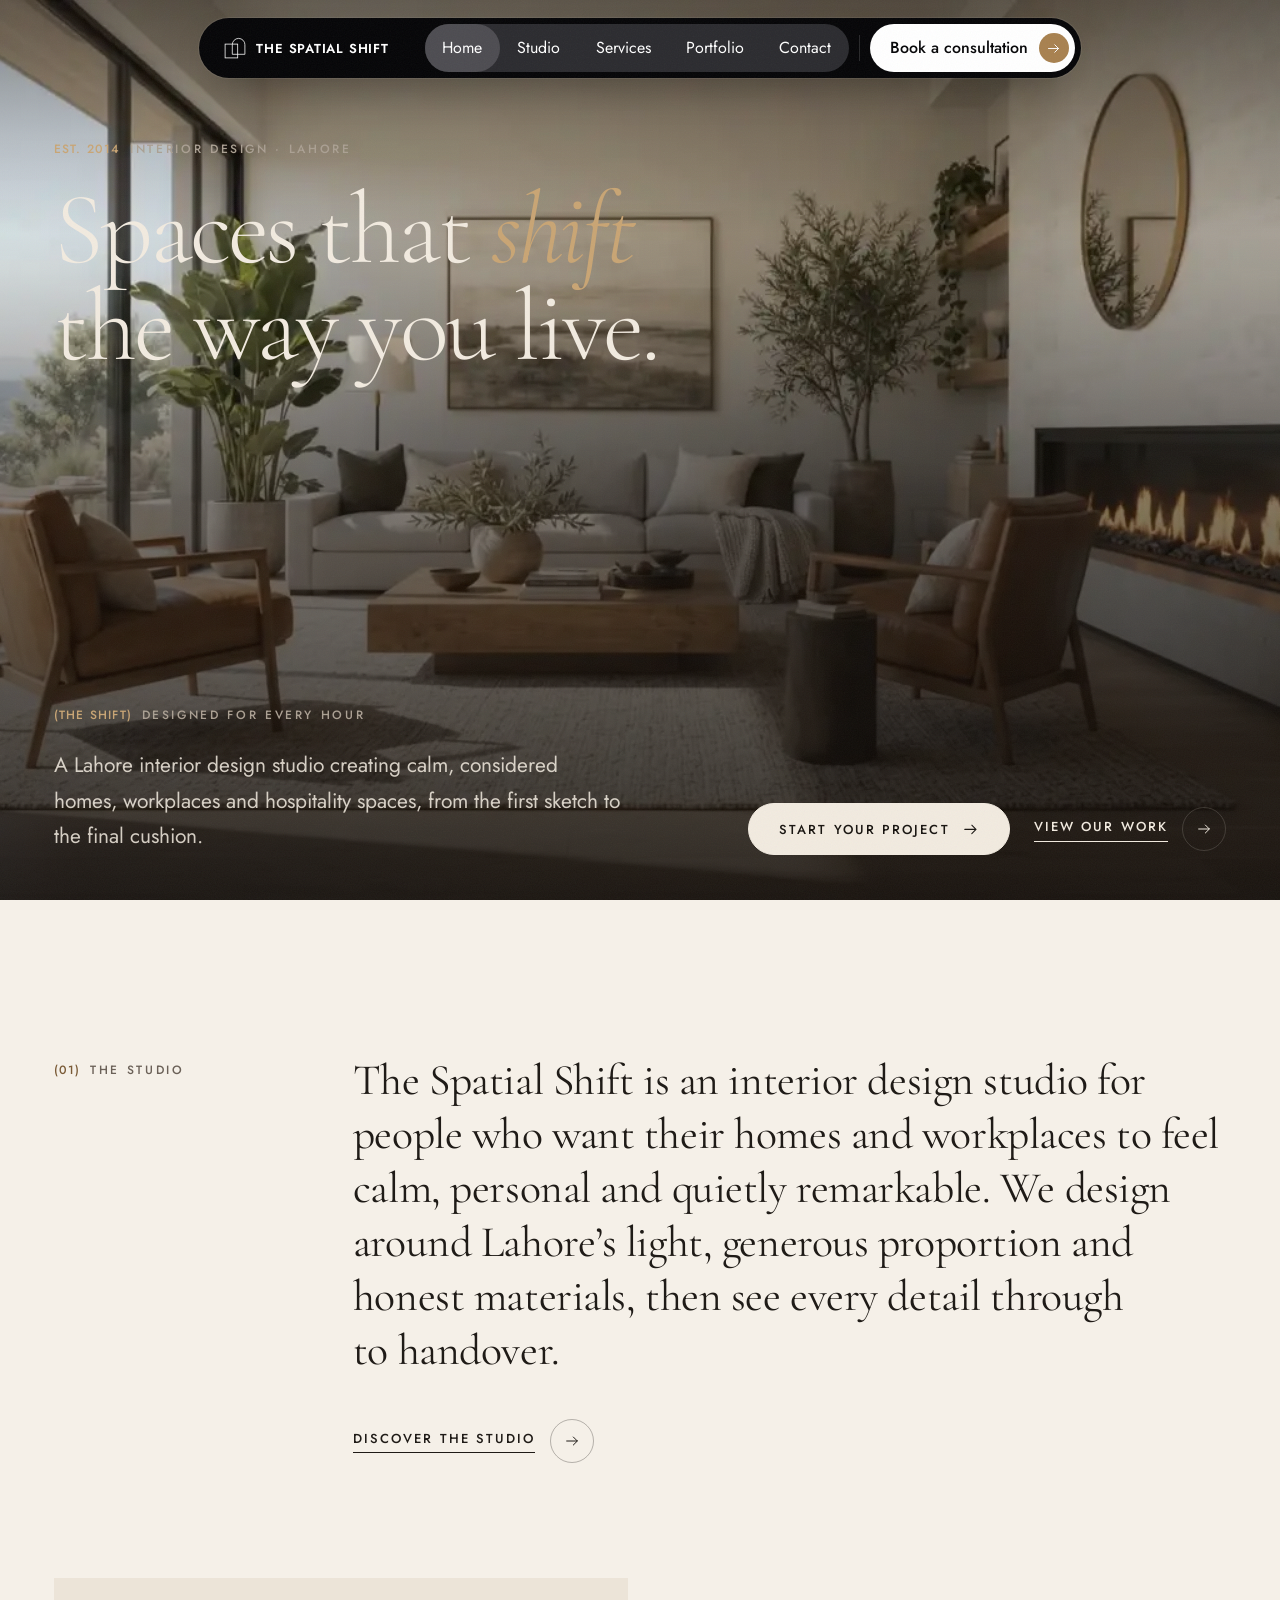
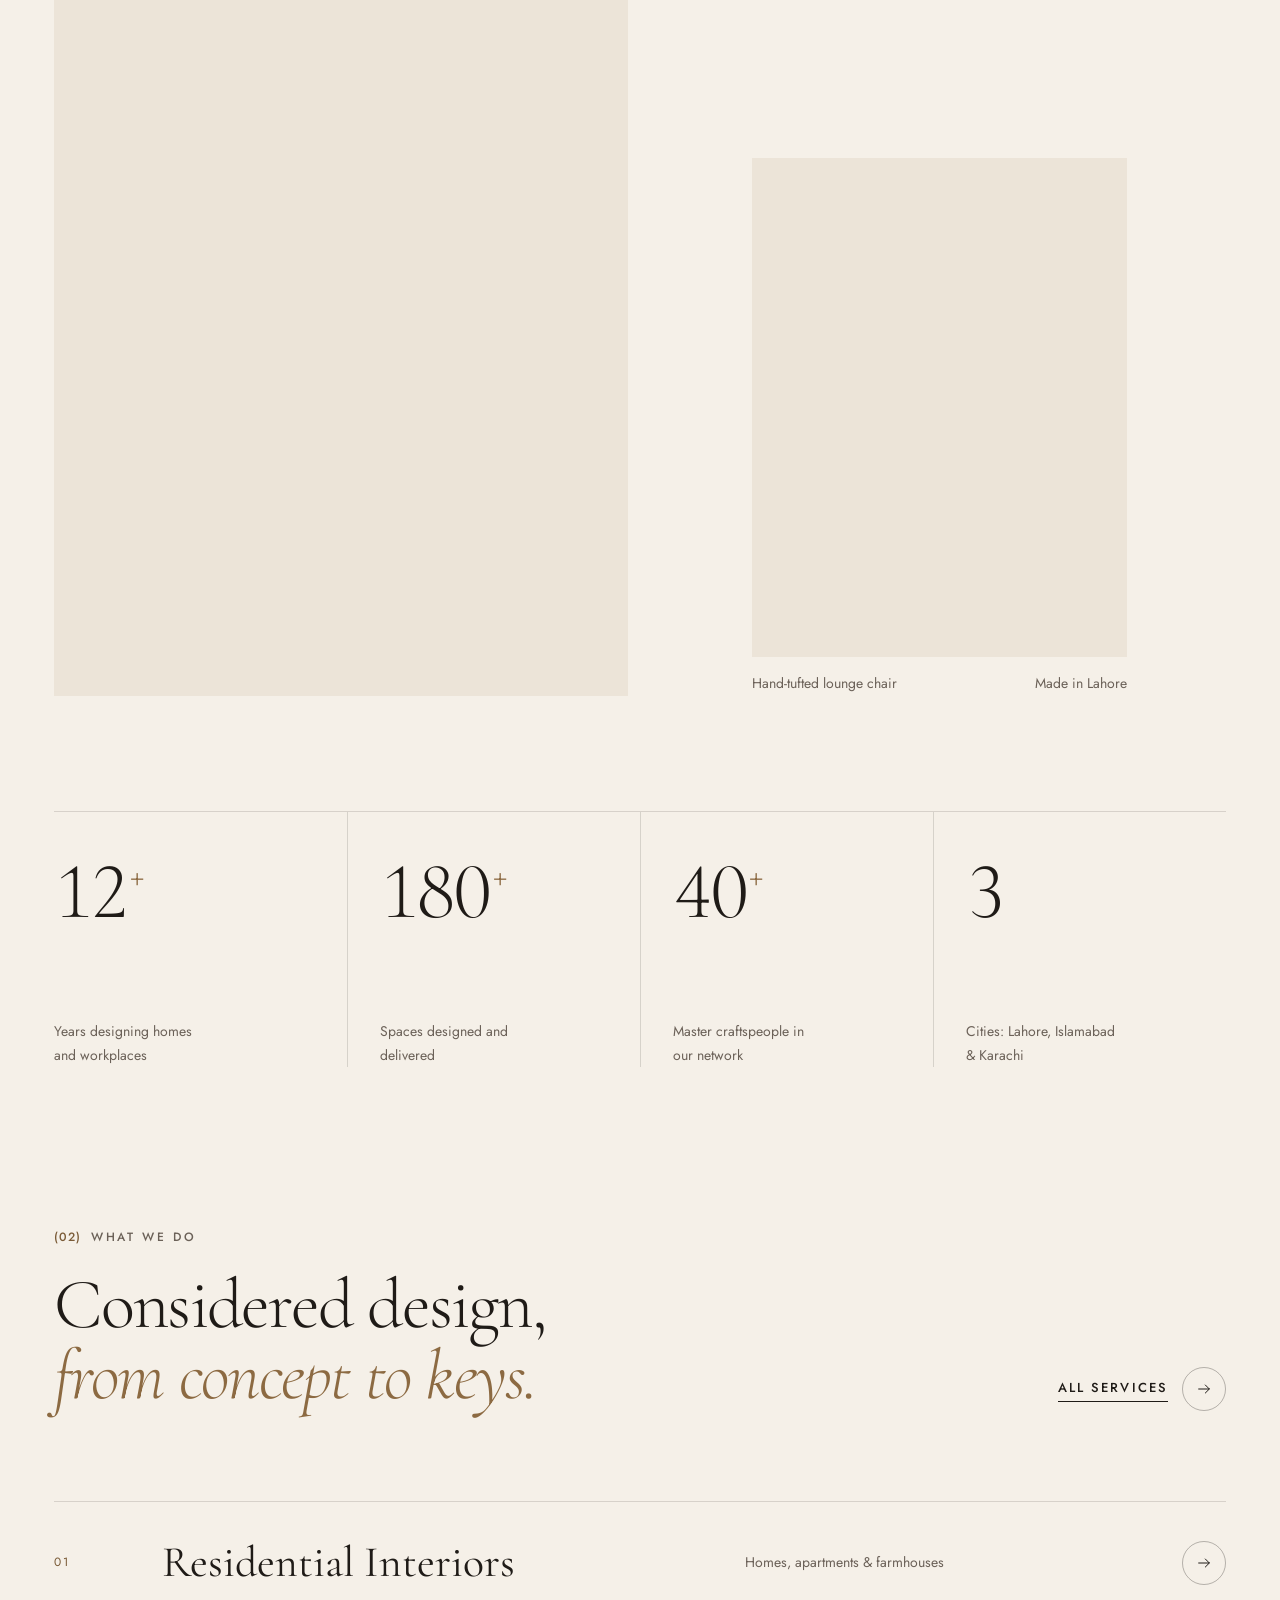
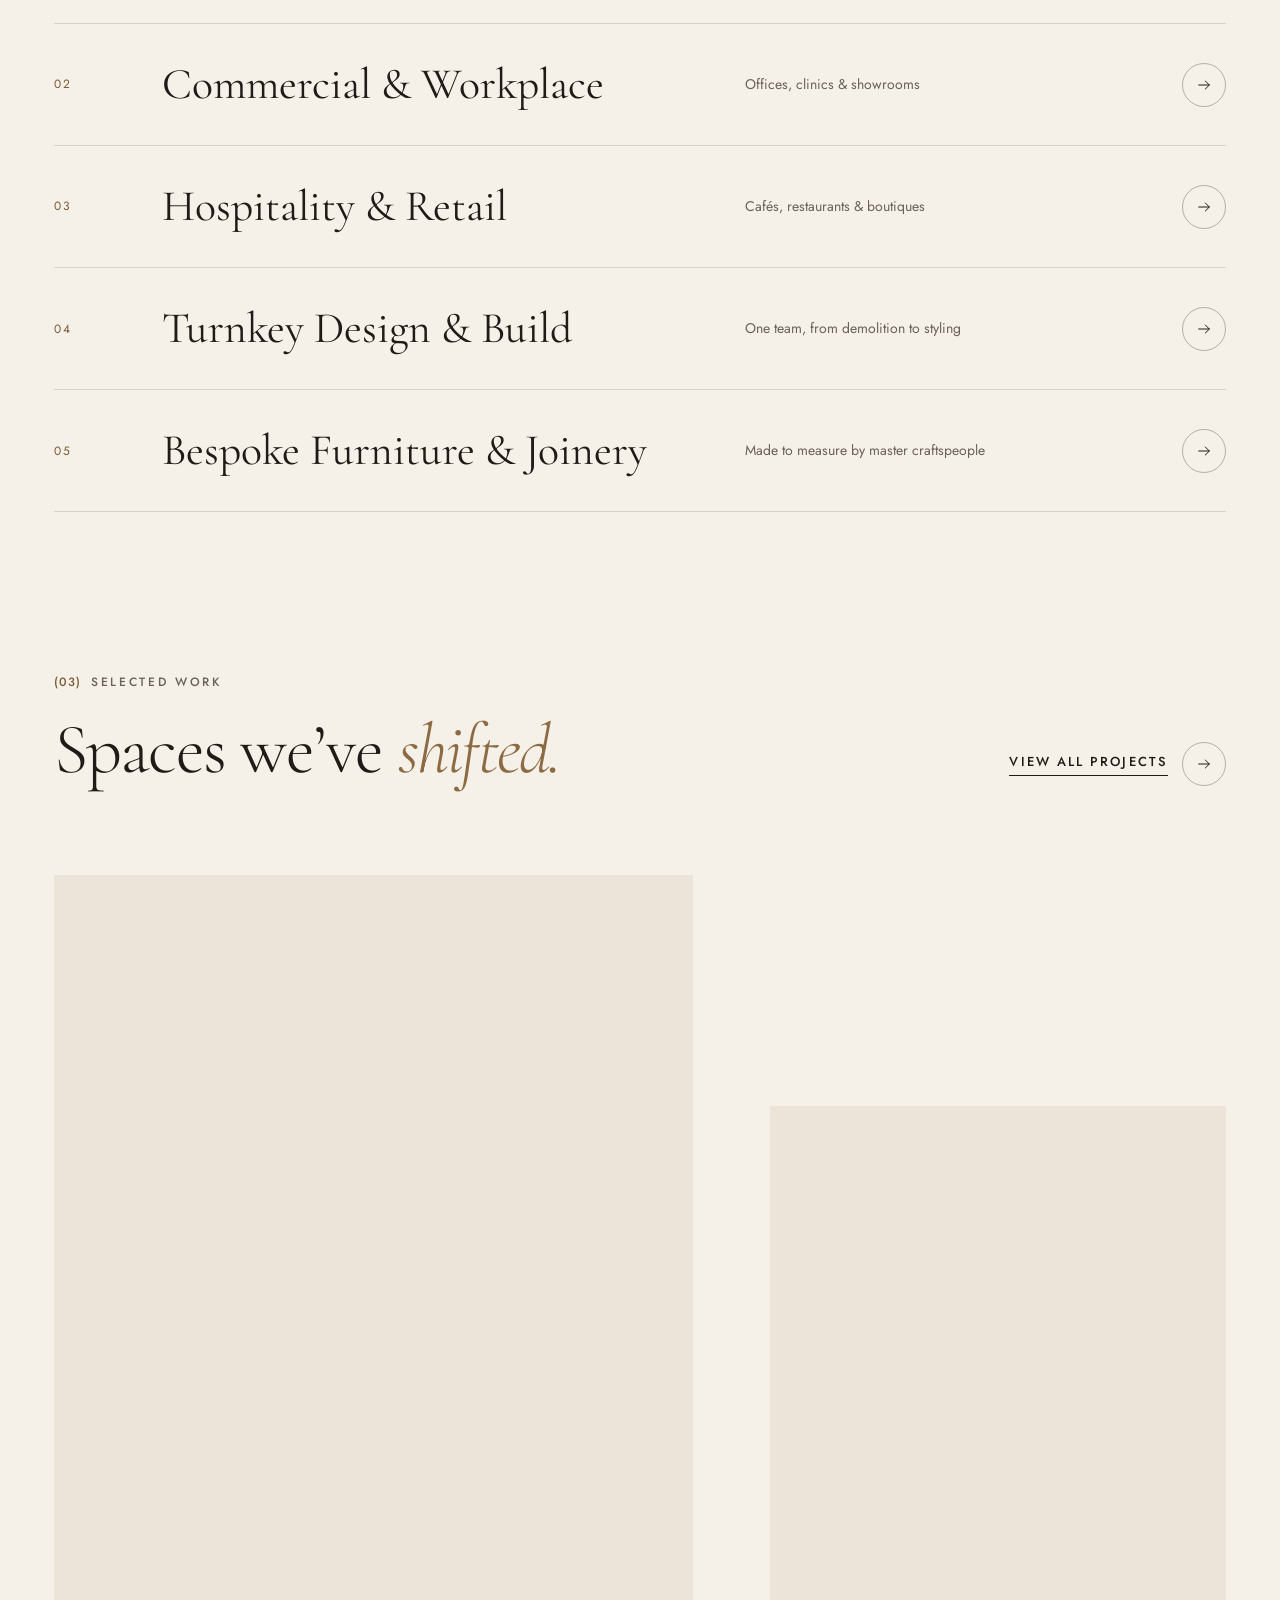
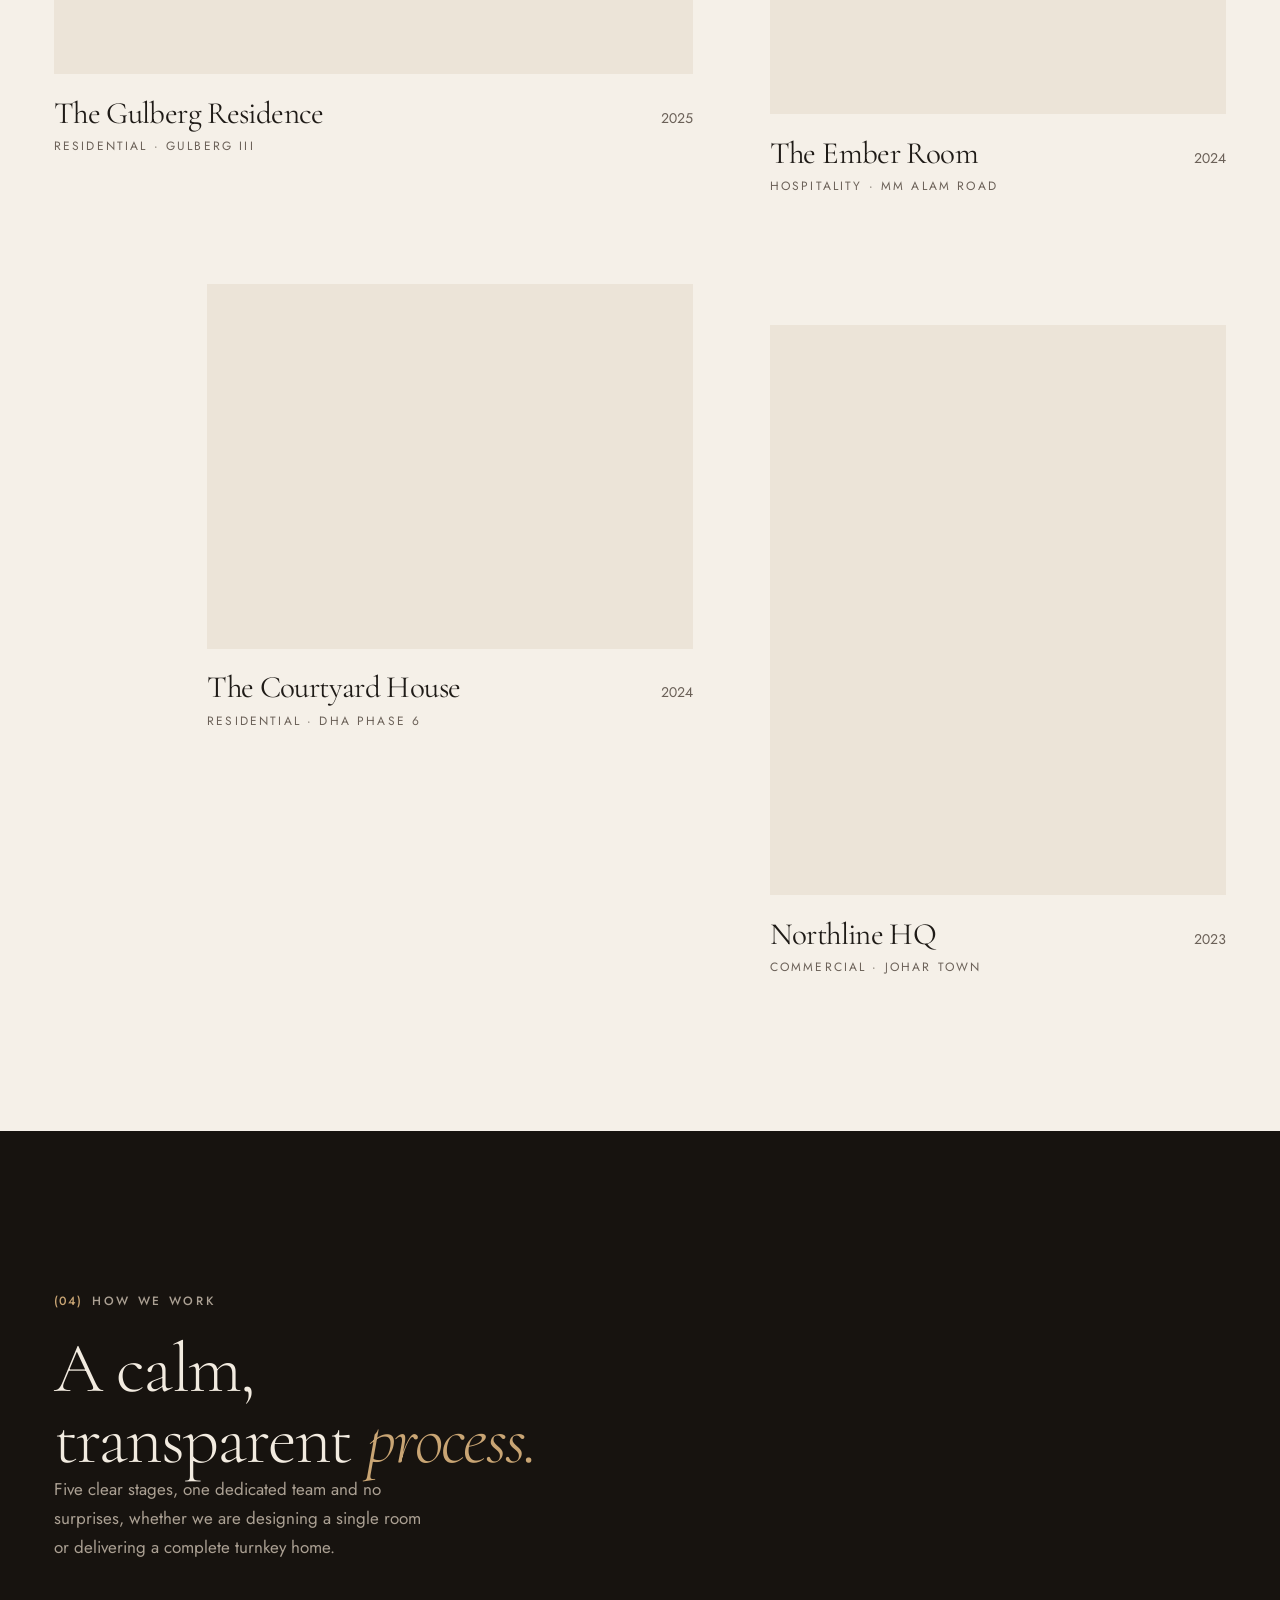
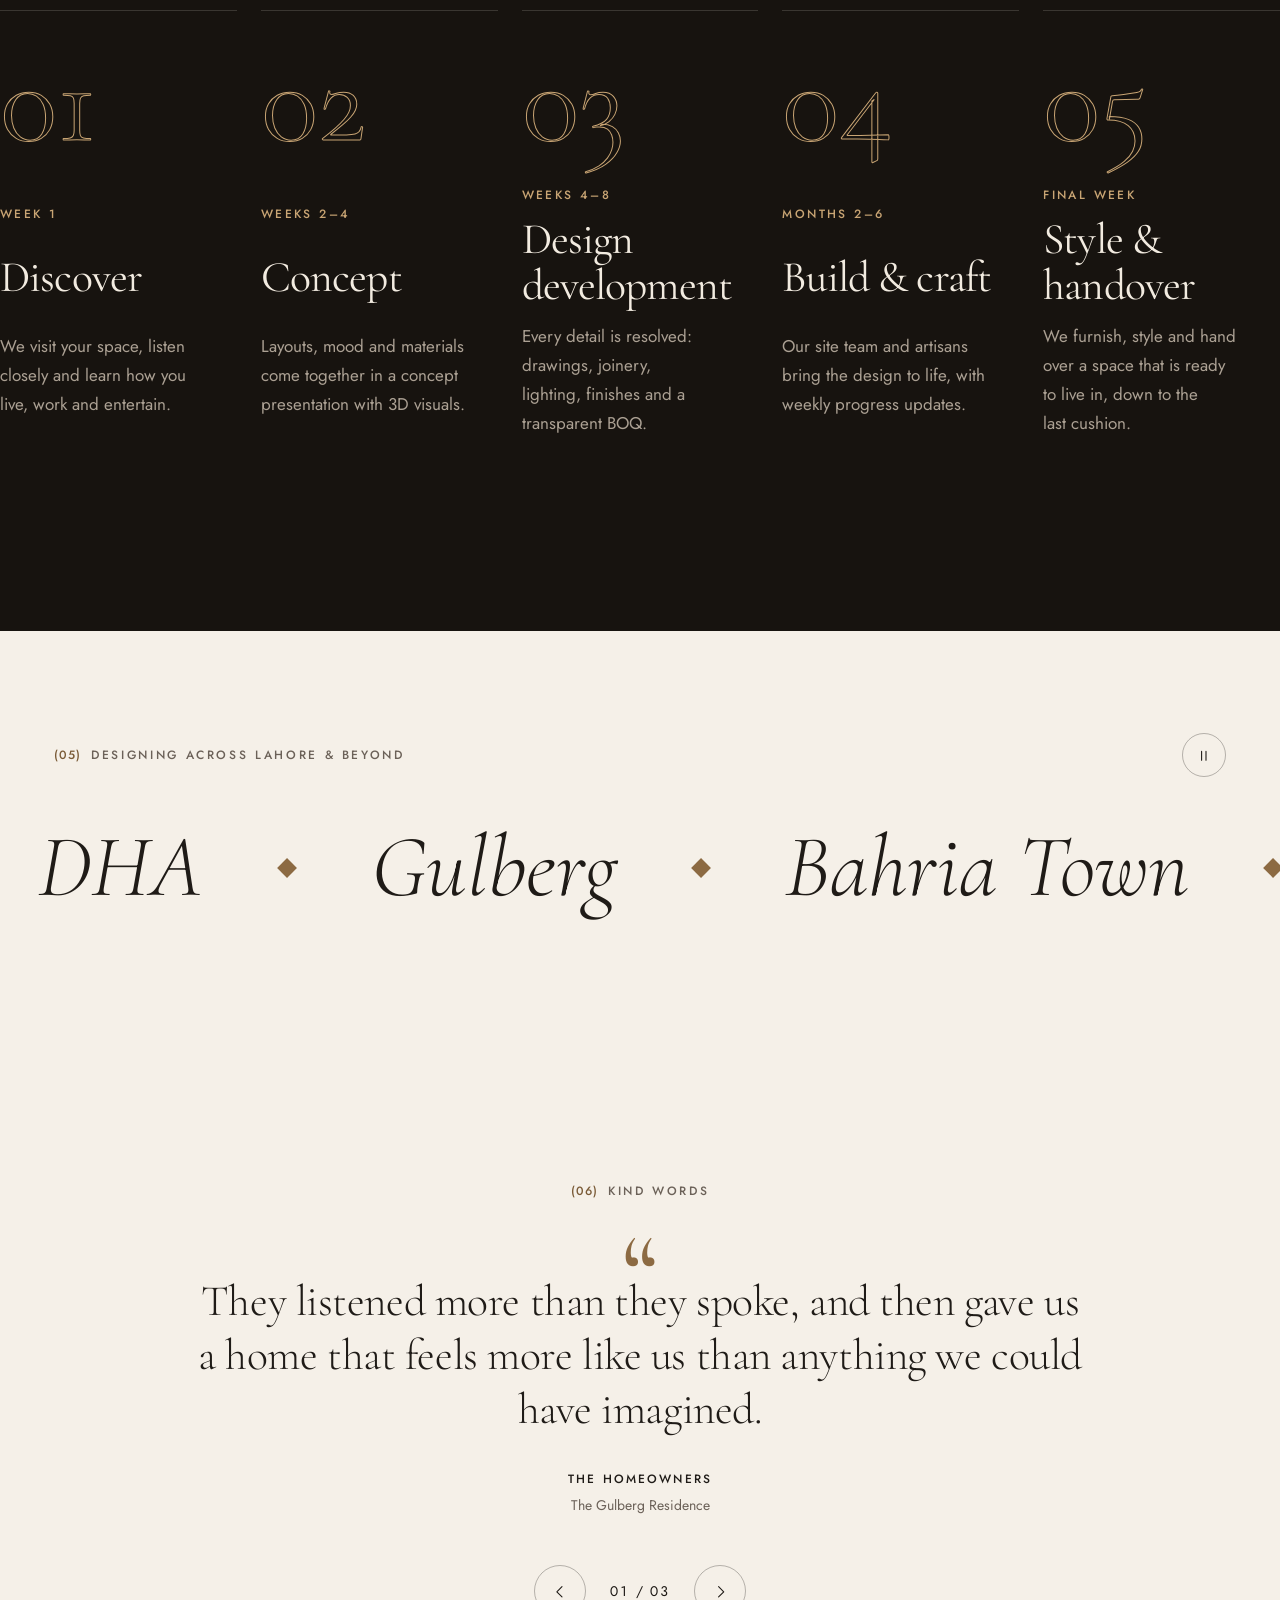
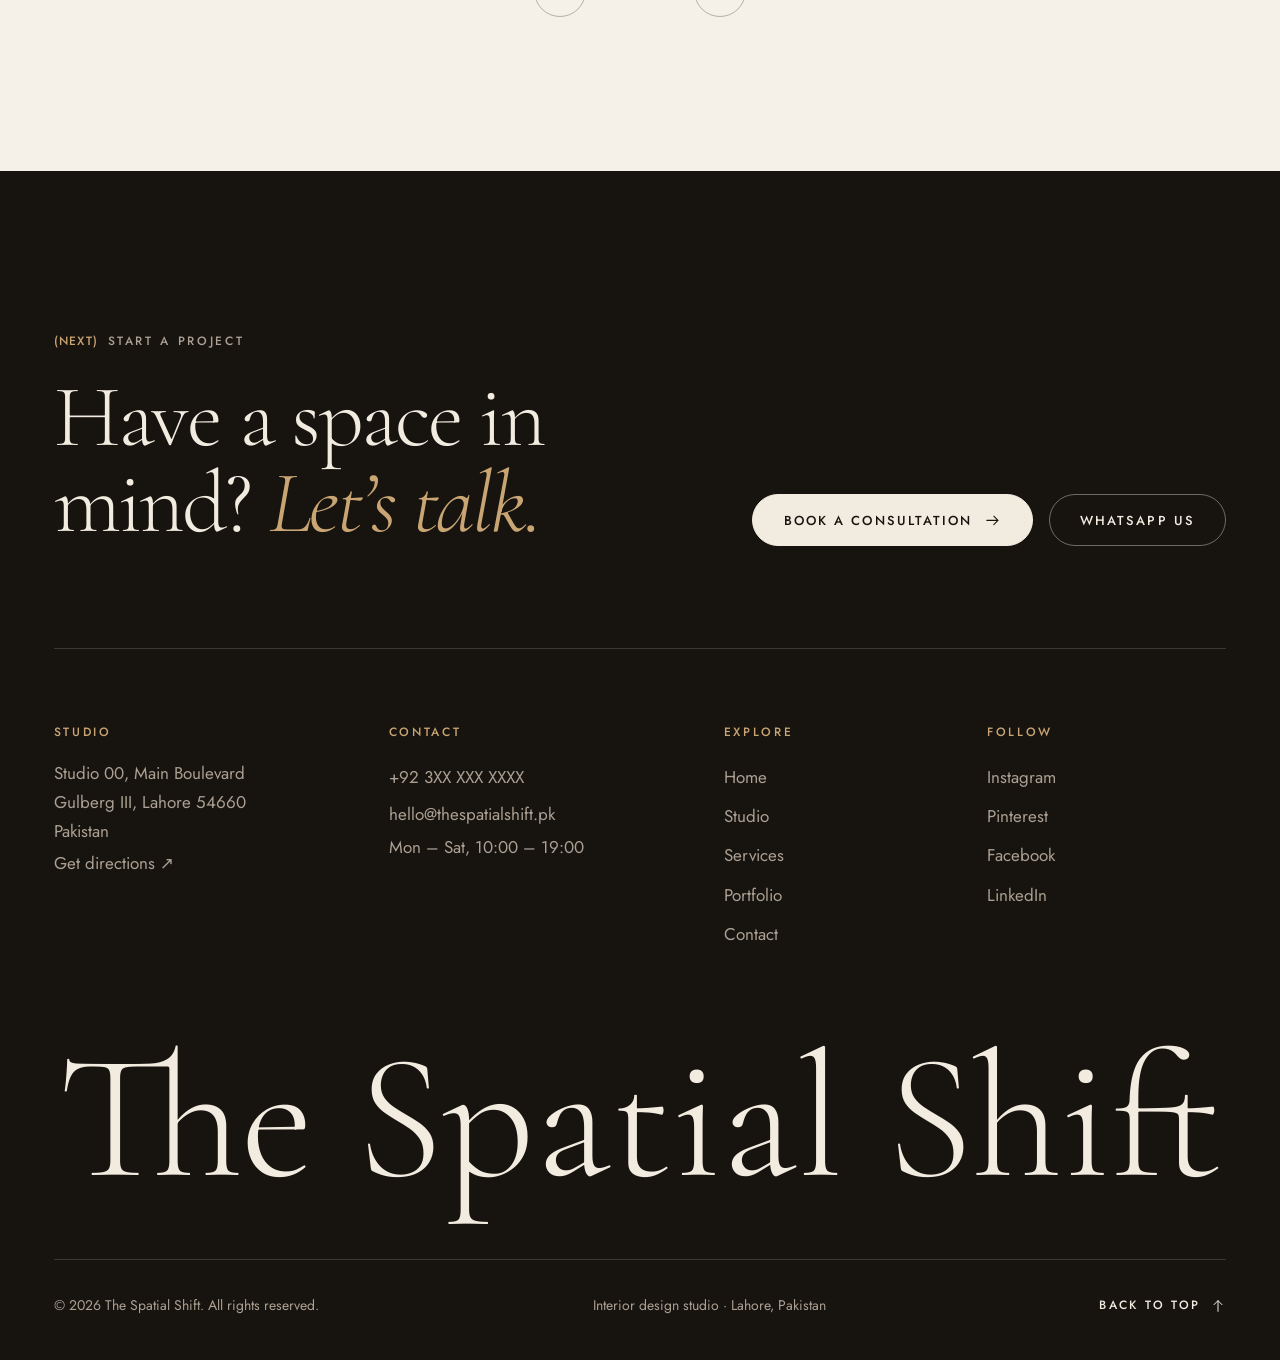
==== the-spatial-shift/index.html @ 9a83fa4b "Fixed alot of stuff , built it from scratch" ====
<!doctype html>
<html lang="en-PK">
<head>
<meta charset="utf-8">
<meta name="viewport" content="width=device-width, initial-scale=1, viewport-fit=cover">
<title>The Spatial Shift · Interior Design Studio in Lahore</title>
<meta name="description" content="The Spatial Shift is a Lahore interior design studio creating calm, considered homes, workplaces and hospitality spaces, with full turnkey design and build.">
<link rel="canonical" href="https://www.thespatialshift.pk/">
<meta name="theme-color" content="#F5F0E8">
<meta property="og:type" content="website">
<meta property="og:site_name" content="The Spatial Shift">
<meta property="og:locale" content="en_PK">
<meta property="og:title" content="The Spatial Shift · Interior Design Studio in Lahore">
<meta property="og:description" content="The Spatial Shift is a Lahore interior design studio creating calm, considered homes, workplaces and hospitality spaces, with full turnkey design and build.">
<meta property="og:url" content="https://www.thespatialshift.pk/">
<meta property="og:image" content="https://images.unsplash.com/photo-1618221195710-dd6b41faaea6?auto=format&amp;fit=crop&amp;w=1200&amp;h=630&amp;q=72">
<meta name="twitter:card" content="summary_large_image">
<link rel="icon" href="assets/img/favicon.svg" type="image/svg+xml">
<link rel="preconnect" href="https://fonts.googleapis.com">
<link rel="preconnect" href="https://fonts.gstatic.com" crossorigin>
<link rel="preconnect" href="https://images.unsplash.com">
<link rel="preconnect" href="https://cdn.jsdelivr.net" crossorigin>
<link rel="stylesheet" href="https://fonts.googleapis.com/css2?family=Cormorant+Garamond:ital,wght@0,300;0,400;0,500;1,300;1,400&amp;family=Jost:wght@400;500;600&amp;display=swap">
<link rel="stylesheet" href="assets/css/styles.css">
<script>(function(h){h.classList.add('js');try{if(!matchMedia('(prefers-reduced-motion: reduce)').matches){h.classList.add('anim');setTimeout(function(){if(!h.classList.contains('anim-ready'))h.classList.remove('anim')},4000)}}catch(e){}try{if(sessionStorage.getItem('tss-intro'))h.classList.add('no-loader');else sessionStorage.setItem('tss-intro','1')}catch(e){h.classList.add('no-loader')}})(document.documentElement)</script>
<link rel="preload" as="image" href="assets/media/light/m/001.webp" media="(max-width: 767px)" fetchpriority="high">
<link rel="preload" as="image" href="assets/media/light/d/001.webp" media="(min-width: 768px)" fetchpriority="high">
<script type="application/ld+json">{"@context":"https://schema.org","@type":"HomeAndConstructionBusiness","name":"The Spatial Shift","description":"Interior design studio in Lahore creating residential, commercial and hospitality interiors, with full turnkey design and build.","url":"https://www.thespatialshift.pk/","image":"https://images.unsplash.com/photo-1618221195710-dd6b41faaea6?auto=format&fit=crop&w=1200&h=630&q=72","telephone":"+920000000000","email":"hello@thespatialshift.pk","address":{"@type":"PostalAddress","streetAddress":"Studio 00, Main Boulevard","addressLocality":"Gulberg III, Lahore","addressRegion":"Punjab","postalCode":"54660","addressCountry":"PK"},"areaServed":["Lahore","Islamabad","Karachi"],"openingHours":"Mo-Sa 10:00-19:00","sameAs":["https://www.instagram.com/","https://www.pinterest.com/","https://www.facebook.com/","https://www.linkedin.com/"]}</script>
<script src="https://cdn.jsdelivr.net/npm/lenis@1.3.26/dist/lenis.min.js" integrity="sha384-jqpi9VmOdhyLoLURgjCn7EpnG9BbnHW57ibIZoeaIU+erWDH3k8fQQg0xH2ySjnw" crossorigin="anonymous" defer></script>
<script src="https://cdn.jsdelivr.net/npm/gsap@3.15.0/dist/gsap.min.js" integrity="sha384-XmJ9SoHtVOHoQUcKvFAzVXwdkKo1Ie3bhmSoIAkcdsHGaIrVJIkmozyq0FJeb/Ly" crossorigin="anonymous" defer></script>
<script src="https://cdn.jsdelivr.net/npm/gsap@3.15.0/dist/ScrollTrigger.min.js" integrity="sha384-wl5TeDVvOWt30Pbf8aSo2ZrzsOjddu3avOBvHe+p+OhJt9gP6w9YXmDkN5DK2/dF" crossorigin="anonymous" defer></script>
<script src="https://cdn.jsdelivr.net/npm/gsap@3.15.0/dist/SplitText.min.js" integrity="sha384-SWJ0lLVRoipvHh59xj0pL7uC7Ih51F+5smaFtrG+2nr+TlDZU5SYJHmxfolbeNTr" crossorigin="anonymous" defer></script>
<script src="assets/js/main.js" defer></script>
</head>
<body>
<div class="loader" aria-hidden="true"><div class="loader__inner"><svg class="loader__mark" viewBox="0 0 40 40" fill="none" stroke="currentColor" stroke-width="1.3" aria-hidden="true"><rect x="3.5" y="13.5" width="21" height="23" pathLength="1"/><path d="M15.5 30.5V14.5a10.5 10.5 0 0 1 21 0v16z" pathLength="1"/></svg><span class="loader__word"><span>The Spatial Shift</span></span></div></div>
<a class="skip-link" href="#main">Skip to content</a>
<header class="site-header" data-header>
  <div class="navbar">
    <a class="navbar__brand" href="index.html" aria-label="The Spatial Shift, home"><svg class="navbar__mark" viewBox="0 0 40 40" fill="none" stroke="currentColor" stroke-width="1.3" aria-hidden="true"><rect x="3.5" y="13.5" width="21" height="23" pathLength="1"/><path d="M15.5 30.5V14.5a10.5 10.5 0 0 1 21 0v16z" pathLength="1"/></svg><span class="navbar__name" aria-hidden="true">The Spatial Shift</span></a>
    <nav class="navbar__nav" aria-label="Primary"><ul class="navbar__links"><li><a href="index.html" aria-current="page">Home</a></li><li><a href="studio.html">Studio</a></li><li><a href="services.html">Services</a></li><li><a href="portfolio.html">Portfolio</a></li><li><a href="contact.html">Contact</a></li></ul></nav>
    <span class="navbar__divider" aria-hidden="true"></span>
    <a class="navbar__cta" href="contact.html"><span>Book a consultation</span><span class="navbar__dot" aria-hidden="true"><svg viewBox="0 0 24 24" fill="none" stroke="currentColor" stroke-width="1.5" stroke-linecap="round" stroke-linejoin="round" aria-hidden="true"><path d="M4 12h16M14 6l6 6-6 6"/></svg></span></a>
    <button class="navbar__menu" type="button" aria-expanded="false" aria-controls="site-menu" data-menu-toggle><span data-menu-label>Menu</span><span class="navbar__dot navbar__burger" aria-hidden="true"><i></i><i></i></span></button>
  </div>
</header>
<div class="site-menu" id="site-menu" data-menu inert>
  <div class="container site-menu__inner">
    <nav aria-label="Menu"><ul class="site-menu__links">
      <li><a href="index.html" aria-current="page"><span class="site-menu__num">01</span>Home</a></li>
      <li><a href="studio.html"><span class="site-menu__num">02</span>Studio</a></li>
      <li><a href="services.html"><span class="site-menu__num">03</span>Services</a></li>
      <li><a href="portfolio.html"><span class="site-menu__num">04</span>Portfolio</a></li>
      <li><a href="contact.html"><span class="site-menu__num">05</span>Contact</a></li>
    </ul></nav>
    <div class="site-menu__meta">
      <p>Studio 00, Main Boulevard<br>Gulberg III, Lahore</p>
      <p><a href="tel:+920000000000">+92 3XX XXX XXXX</a><br><a href="mailto:hello@thespatialshift.pk">hello@thespatialshift.pk</a></p>
      <a class="btn btn--light" href="contact.html">Book a consultation</a>
    </div>
  </div>
</div>
<main id="main" tabindex="-1">
<section class="xp" data-xp data-hero data-seq="assets/media/light" data-frames-d="80" data-frames-m="64" data-xp-split="0.45" data-xp-length="2.4" data-xp-dial="0:Morning light|0.76:Golden hour|0.9:Evening glow" aria-labelledby="hero-title">
  <div class="xp__stage">
    <div class="xp__media" data-xp-media>
      <div class="xp__zoom" data-hero-img>
        <picture class="xp__poster">
          <source media="(prefers-reduced-motion: reduce) and (max-width: 767px)" srcset="assets/media/light/m/052.webp">
          <source media="(prefers-reduced-motion: reduce)" srcset="assets/media/light/d/064.webp">
          <source media="(max-width: 767px)" srcset="assets/media/light/m/001.webp">
          <img src="assets/media/light/d/001.webp" width="1280" height="720" alt="Sunlit living room with a fireplace, leather lounge chairs and floor-to-ceiling windows" fetchpriority="high" decoding="async">
        </picture>
        <canvas class="xp__canvas" aria-hidden="true"></canvas>
      </div>
      <div class="xp__shade" aria-hidden="true"></div>
      <div class="xp__curtain" aria-hidden="true"></div>
    </div>
    <div class="xp__head">
      <div class="xp__kicker"><p class="label" data-reveal><span class="label__num">Est. 2014</span> Interior design · Lahore</p></div>
      <h1 class="xp__title" id="hero-title"><span class="xp__a"><span class="xp__in" data-hero-line>Spaces that <em>shift</em></span></span> <span class="xp__b"><span class="xp__in" data-hero-line>the way you live.</span></span></h1>
    </div>
    <div class="xp__meta container" aria-hidden="true"><span class="xp__meta-a"><span data-reveal>Interior architecture &amp; design</span></span><span class="xp__meta-b"><span data-reveal>Scroll to shift the light</span></span></div>
    <div class="xp__content container on-dark">
      <div>
        <p class="label"><span class="label__num">(The shift)</span> Designed for every hour</p>
        <p class="xp__statement">Designed around Lahore’s <em>light.</em></p>
        <p class="xp__lede">A Lahore interior design studio creating calm, considered homes, workplaces and hospitality spaces, from the first sketch to the final cushion.</p>
      </div>
      <div class="xp__side">
        <div class="xp__dial" aria-hidden="true">
          <p class="xp__dial-label" data-dial-label>Morning light</p>
          <div class="xp__dial-track"><span data-dial-bar></span></div>
          <div class="xp__dial-ticks"><span>Morning</span><span>Golden hour</span><span>Evening</span></div>
        </div>
        <div class="xp__actions"><a class="btn btn--light" href="contact.html" data-magnetic><span>Start your project</span><svg class="btn__icon" viewBox="0 0 24 24" fill="none" stroke="currentColor" stroke-width="1.5" stroke-linecap="round" stroke-linejoin="round" aria-hidden="true"><path d="M4 12h16M14 6l6 6-6 6"/></svg></a>
          <a class="link-arrow" href="portfolio.html"><span class="link-arrow__text">View our work</span><span class="link-arrow__icon" aria-hidden="true"><svg viewBox="0 0 24 24" fill="none" stroke="currentColor" stroke-width="1.5" stroke-linecap="round" stroke-linejoin="round" aria-hidden="true"><path d="M4 12h16M14 6l6 6-6 6"/></svg></span></a></div>
      </div>
    </div>
  </div>
</section>

<section class="section" aria-labelledby="intro-title">
  <div class="container">
    <div class="grid-12">
      <div class="col-label"><p class="label"><span class="label__num">(01)</span> The studio</p></div>
      <div class="col-main">
        <h2 class="sr-only" id="intro-title">About the studio</h2>
        <p class="statement" data-words>The Spatial Shift is an interior design studio for people who want their homes and workplaces to feel calm, personal and quietly remarkable. We design around Lahore’s light, generous proportion and honest materials, then see every detail through to handover.</p>
        <div data-reveal><a class="link-arrow" href="studio.html"><span class="link-arrow__text">Discover the studio</span><span class="link-arrow__icon" aria-hidden="true"><svg viewBox="0 0 24 24" fill="none" stroke="currentColor" stroke-width="1.5" stroke-linecap="round" stroke-linejoin="round" aria-hidden="true"><path d="M4 12h16M14 6l6 6-6 6"/></svg></span></a></div>
      </div>
    </div>
    <div class="intro__media">
      <figure class="m1"><div class="frame r-4x5" data-reveal-img data-parallax><img src="https://images.unsplash.com/photo-1618220179428-22790b461013?auto=format&amp;fit=crop&amp;w=1080&amp;h=1593&amp;q=72" srcset="https://images.unsplash.com/photo-1618220179428-22790b461013?auto=format&amp;fit=crop&amp;w=480&amp;h=708&amp;q=72 480w, https://images.unsplash.com/photo-1618220179428-22790b461013?auto=format&amp;fit=crop&amp;w=720&amp;h=1062&amp;q=72 720w, https://images.unsplash.com/photo-1618220179428-22790b461013?auto=format&amp;fit=crop&amp;w=1080&amp;h=1593&amp;q=72 1080w, https://images.unsplash.com/photo-1618220179428-22790b461013?auto=format&amp;fit=crop&amp;w=1440&amp;h=2124&amp;q=72 1440w, https://images.unsplash.com/photo-1618220179428-22790b461013?auto=format&amp;fit=crop&amp;w=1920&amp;h=2832&amp;q=72 1920w" sizes="(min-width: 900px) 45vw, 70vw" width="1080" height="1593" alt="Warm entry vignette with a rattan sideboard, orange armchair and plants" loading="lazy" decoding="async"></div></figure>
      <figure class="m2"><div class="frame r-3x4" data-reveal-img data-parallax><img src="https://images.unsplash.com/photo-1616627547584-bf28cee262db?auto=format&amp;fit=crop&amp;w=1080&amp;h=1699&amp;q=72" srcset="https://images.unsplash.com/photo-1616627547584-bf28cee262db?auto=format&amp;fit=crop&amp;w=480&amp;h=755&amp;q=72 480w, https://images.unsplash.com/photo-1616627547584-bf28cee262db?auto=format&amp;fit=crop&amp;w=720&amp;h=1133&amp;q=72 720w, https://images.unsplash.com/photo-1616627547584-bf28cee262db?auto=format&amp;fit=crop&amp;w=1080&amp;h=1699&amp;q=72 1080w, https://images.unsplash.com/photo-1616627547584-bf28cee262db?auto=format&amp;fit=crop&amp;w=1440&amp;h=2266&amp;q=72 1440w, https://images.unsplash.com/photo-1616627547584-bf28cee262db?auto=format&amp;fit=crop&amp;w=1920&amp;h=3021&amp;q=72 1920w" sizes="(min-width: 900px) 30vw, 60vw" width="1080" height="1699" alt="Mustard tufted armchair against a soft grey wall" loading="lazy" decoding="async"></div><figcaption class="caption"><span>Hand-tufted lounge chair</span><span>Made in Lahore</span></figcaption></figure>
    </div>
    <div class="stats">
      <div class="stat" data-reveal><p class="stat__num" aria-hidden="true"><span data-count="12">12</span><sup>+</sup></p><p class="stat__label"><span class="sr-only">12+ </span>Years designing homes and workplaces</p></div>
      <div class="stat" data-reveal><p class="stat__num" aria-hidden="true"><span data-count="180">180</span><sup>+</sup></p><p class="stat__label"><span class="sr-only">180+ </span>Spaces designed and delivered</p></div>
      <div class="stat" data-reveal><p class="stat__num" aria-hidden="true"><span data-count="40">40</span><sup>+</sup></p><p class="stat__label"><span class="sr-only">40+ </span>Master craftspeople in our network</p></div>
      <div class="stat" data-reveal><p class="stat__num" aria-hidden="true"><span data-count="3">3</span></p><p class="stat__label"><span class="sr-only">3 </span>Cities: Lahore, Islamabad & Karachi</p></div>
    </div>
  </div>
</section>

<section class="section section--flush-top" aria-labelledby="svc-title">
  <div class="container">
    <div class="section-head section-head--split">
      <div>
        <p class="label"><span class="label__num">(02)</span> What we do</p>
        <h2 class="section-title" id="svc-title" data-split>Considered design, <em>from concept to keys.</em></h2>
      </div>
      <div data-reveal><a class="link-arrow" href="services.html"><span class="link-arrow__text">All services</span><span class="link-arrow__icon" aria-hidden="true"><svg viewBox="0 0 24 24" fill="none" stroke="currentColor" stroke-width="1.5" stroke-linecap="round" stroke-linejoin="round" aria-hidden="true"><path d="M4 12h16M14 6l6 6-6 6"/></svg></span></a></div>
    </div>
    <ul class="svc-list" data-svc-list>
      <li class="svc-row"><a href="services.html#residential" data-svc-index="0">
        <span class="svc-row__num">01</span>
        <span class="svc-row__thumb frame" aria-hidden="true"><img src="https://images.unsplash.com/photo-1616047006789-b7af5afb8c20?auto=format&amp;fit=crop&amp;w=240&amp;h=240&amp;q=72" srcset="https://images.unsplash.com/photo-1616047006789-b7af5afb8c20?auto=format&amp;fit=crop&amp;w=160&amp;h=160&amp;q=72 160w, https://images.unsplash.com/photo-1616047006789-b7af5afb8c20?auto=format&amp;fit=crop&amp;w=240&amp;h=240&amp;q=72 240w" sizes="76px" width="240" height="240" alt="" loading="lazy" decoding="async"></span>
        <span class="svc-row__title">Residential Interiors</span>
        <span class="svc-row__desc">Homes, apartments &amp; farmhouses</span>
        <span class="svc-row__arrow link-arrow__icon" aria-hidden="true"><svg viewBox="0 0 24 24" fill="none" stroke="currentColor" stroke-width="1.5" stroke-linecap="round" stroke-linejoin="round" aria-hidden="true"><path d="M4 12h16M14 6l6 6-6 6"/></svg></span>
      </a></li>
      <li class="svc-row"><a href="services.html#commercial" data-svc-index="1">
        <span class="svc-row__num">02</span>
        <span class="svc-row__thumb frame" aria-hidden="true"><img src="https://images.unsplash.com/photo-1600508774634-4e11d34730e2?auto=format&amp;fit=crop&amp;w=240&amp;h=240&amp;q=72" srcset="https://images.unsplash.com/photo-1600508774634-4e11d34730e2?auto=format&amp;fit=crop&amp;w=160&amp;h=160&amp;q=72 160w, https://images.unsplash.com/photo-1600508774634-4e11d34730e2?auto=format&amp;fit=crop&amp;w=240&amp;h=240&amp;q=72 240w" sizes="76px" width="240" height="240" alt="" loading="lazy" decoding="async"></span>
        <span class="svc-row__title">Commercial &amp; Workplace</span>
        <span class="svc-row__desc">Offices, clinics &amp; showrooms</span>
        <span class="svc-row__arrow link-arrow__icon" aria-hidden="true"><svg viewBox="0 0 24 24" fill="none" stroke="currentColor" stroke-width="1.5" stroke-linecap="round" stroke-linejoin="round" aria-hidden="true"><path d="M4 12h16M14 6l6 6-6 6"/></svg></span>
      </a></li>
      <li class="svc-row"><a href="services.html#hospitality" data-svc-index="2">
        <span class="svc-row__num">03</span>
        <span class="svc-row__thumb frame" aria-hidden="true"><img src="https://images.unsplash.com/photo-1538688525198-9b88f6f53126?auto=format&amp;fit=crop&amp;w=240&amp;h=240&amp;q=72" srcset="https://images.unsplash.com/photo-1538688525198-9b88f6f53126?auto=format&amp;fit=crop&amp;w=160&amp;h=160&amp;q=72 160w, https://images.unsplash.com/photo-1538688525198-9b88f6f53126?auto=format&amp;fit=crop&amp;w=240&amp;h=240&amp;q=72 240w" sizes="76px" width="240" height="240" alt="" loading="lazy" decoding="async"></span>
        <span class="svc-row__title">Hospitality &amp; Retail</span>
        <span class="svc-row__desc">Cafés, restaurants &amp; boutiques</span>
        <span class="svc-row__arrow link-arrow__icon" aria-hidden="true"><svg viewBox="0 0 24 24" fill="none" stroke="currentColor" stroke-width="1.5" stroke-linecap="round" stroke-linejoin="round" aria-hidden="true"><path d="M4 12h16M14 6l6 6-6 6"/></svg></span>
      </a></li>
      <li class="svc-row"><a href="services.html#turnkey" data-svc-index="3">
        <span class="svc-row__num">04</span>
        <span class="svc-row__thumb frame" aria-hidden="true"><img src="https://images.unsplash.com/photo-1503387762-592deb58ef4e?auto=format&amp;fit=crop&amp;w=240&amp;h=240&amp;q=72" srcset="https://images.unsplash.com/photo-1503387762-592deb58ef4e?auto=format&amp;fit=crop&amp;w=160&amp;h=160&amp;q=72 160w, https://images.unsplash.com/photo-1503387762-592deb58ef4e?auto=format&amp;fit=crop&amp;w=240&amp;h=240&amp;q=72 240w" sizes="76px" width="240" height="240" alt="" loading="lazy" decoding="async"></span>
        <span class="svc-row__title">Turnkey Design &amp; Build</span>
        <span class="svc-row__desc">One team, from demolition to styling</span>
        <span class="svc-row__arrow link-arrow__icon" aria-hidden="true"><svg viewBox="0 0 24 24" fill="none" stroke="currentColor" stroke-width="1.5" stroke-linecap="round" stroke-linejoin="round" aria-hidden="true"><path d="M4 12h16M14 6l6 6-6 6"/></svg></span>
      </a></li>
      <li class="svc-row"><a href="services.html#furniture" data-svc-index="4">
        <span class="svc-row__num">05</span>
        <span class="svc-row__thumb frame" aria-hidden="true"><img src="https://images.unsplash.com/photo-1532372320572-cda25653a26d?auto=format&amp;fit=crop&amp;w=240&amp;h=240&amp;q=72" srcset="https://images.unsplash.com/photo-1532372320572-cda25653a26d?auto=format&amp;fit=crop&amp;w=160&amp;h=160&amp;q=72 160w, https://images.unsplash.com/photo-1532372320572-cda25653a26d?auto=format&amp;fit=crop&amp;w=240&amp;h=240&amp;q=72 240w" sizes="76px" width="240" height="240" alt="" loading="lazy" decoding="async"></span>
        <span class="svc-row__title">Bespoke Furniture &amp; Joinery</span>
        <span class="svc-row__desc">Made to measure by master craftspeople</span>
        <span class="svc-row__arrow link-arrow__icon" aria-hidden="true"><svg viewBox="0 0 24 24" fill="none" stroke="currentColor" stroke-width="1.5" stroke-linecap="round" stroke-linejoin="round" aria-hidden="true"><path d="M4 12h16M14 6l6 6-6 6"/></svg></span>
      </a></li>
    </ul>
  </div>
  <div class="svc-preview" data-svc-preview aria-hidden="true"><img data-src="https://images.unsplash.com/photo-1616047006789-b7af5afb8c20?auto=format&amp;fit=crop&amp;w=800&amp;h=1000&amp;q=72" data-srcset="https://images.unsplash.com/photo-1616047006789-b7af5afb8c20?auto=format&amp;fit=crop&amp;w=400&amp;h=500&amp;q=72 400w, https://images.unsplash.com/photo-1616047006789-b7af5afb8c20?auto=format&amp;fit=crop&amp;w=600&amp;h=750&amp;q=72 600w, https://images.unsplash.com/photo-1616047006789-b7af5afb8c20?auto=format&amp;fit=crop&amp;w=800&amp;h=1000&amp;q=72 800w" sizes="330px" width="800" height="1000" alt="" loading="lazy" decoding="async" class="is-active"><img data-src="https://images.unsplash.com/photo-1600508774634-4e11d34730e2?auto=format&amp;fit=crop&amp;w=800&amp;h=1000&amp;q=72" data-srcset="https://images.unsplash.com/photo-1600508774634-4e11d34730e2?auto=format&amp;fit=crop&amp;w=400&amp;h=500&amp;q=72 400w, https://images.unsplash.com/photo-1600508774634-4e11d34730e2?auto=format&amp;fit=crop&amp;w=600&amp;h=750&amp;q=72 600w, https://images.unsplash.com/photo-1600508774634-4e11d34730e2?auto=format&amp;fit=crop&amp;w=800&amp;h=1000&amp;q=72 800w" sizes="330px" width="800" height="1000" alt="" loading="lazy" decoding="async"><img data-src="https://images.unsplash.com/photo-1538688525198-9b88f6f53126?auto=format&amp;fit=crop&amp;w=800&amp;h=1000&amp;q=72" data-srcset="https://images.unsplash.com/photo-1538688525198-9b88f6f53126?auto=format&amp;fit=crop&amp;w=400&amp;h=500&amp;q=72 400w, https://images.unsplash.com/photo-1538688525198-9b88f6f53126?auto=format&amp;fit=crop&amp;w=600&amp;h=750&amp;q=72 600w, https://images.unsplash.com/photo-1538688525198-9b88f6f53126?auto=format&amp;fit=crop&amp;w=800&amp;h=1000&amp;q=72 800w" sizes="330px" width="800" height="1000" alt="" loading="lazy" decoding="async"><img data-src="https://images.unsplash.com/photo-1503387762-592deb58ef4e?auto=format&amp;fit=crop&amp;w=800&amp;h=1000&amp;q=72" data-srcset="https://images.unsplash.com/photo-1503387762-592deb58ef4e?auto=format&amp;fit=crop&amp;w=400&amp;h=500&amp;q=72 400w, https://images.unsplash.com/photo-1503387762-592deb58ef4e?auto=format&amp;fit=crop&amp;w=600&amp;h=750&amp;q=72 600w, https://images.unsplash.com/photo-1503387762-592deb58ef4e?auto=format&amp;fit=crop&amp;w=800&amp;h=1000&amp;q=72 800w" sizes="330px" width="800" height="1000" alt="" loading="lazy" decoding="async"><img data-src="https://images.unsplash.com/photo-1532372320572-cda25653a26d?auto=format&amp;fit=crop&amp;w=800&amp;h=1000&amp;q=72" data-srcset="https://images.unsplash.com/photo-1532372320572-cda25653a26d?auto=format&amp;fit=crop&amp;w=400&amp;h=500&amp;q=72 400w, https://images.unsplash.com/photo-1532372320572-cda25653a26d?auto=format&amp;fit=crop&amp;w=600&amp;h=750&amp;q=72 600w, https://images.unsplash.com/photo-1532372320572-cda25653a26d?auto=format&amp;fit=crop&amp;w=800&amp;h=1000&amp;q=72 800w" sizes="330px" width="800" height="1000" alt="" loading="lazy" decoding="async"></div>
</section>

<section class="section section--flush-top" aria-labelledby="work-title">
  <div class="container">
    <div class="section-head section-head--split">
      <div>
        <p class="label"><span class="label__num">(03)</span> Selected work</p>
        <h2 class="section-title" id="work-title" data-split>Spaces we’ve <em>shifted.</em></h2>
      </div>
      <div data-reveal><a class="link-arrow" href="portfolio.html"><span class="link-arrow__text">View all projects</span><span class="link-arrow__icon" aria-hidden="true"><svg viewBox="0 0 24 24" fill="none" stroke="currentColor" stroke-width="1.5" stroke-linecap="round" stroke-linejoin="round" aria-hidden="true"><path d="M4 12h16M14 6l6 6-6 6"/></svg></span></a></div>
    </div>
    <div class="featured" data-rail aria-label="Selected projects">
      <div class="featured__col featured__col--left">
        <article class="work-card o1">
  <a href="projects/gulberg-residence.html" data-cursor="View">
    <div class="frame r-4x5" data-reveal-img data-parallax><div class="frame__media"><img src="https://images.unsplash.com/photo-1600210491892-03d54c0aaf87?auto=format&amp;fit=crop&amp;w=1080&amp;h=1593&amp;q=72" srcset="https://images.unsplash.com/photo-1600210491892-03d54c0aaf87?auto=format&amp;fit=crop&amp;w=480&amp;h=708&amp;q=72 480w, https://images.unsplash.com/photo-1600210491892-03d54c0aaf87?auto=format&amp;fit=crop&amp;w=720&amp;h=1062&amp;q=72 720w, https://images.unsplash.com/photo-1600210491892-03d54c0aaf87?auto=format&amp;fit=crop&amp;w=1080&amp;h=1593&amp;q=72 1080w, https://images.unsplash.com/photo-1600210491892-03d54c0aaf87?auto=format&amp;fit=crop&amp;w=1440&amp;h=2124&amp;q=72 1440w, https://images.unsplash.com/photo-1600210491892-03d54c0aaf87?auto=format&amp;fit=crop&amp;w=1920&amp;h=2832&amp;q=72 1920w" sizes="(min-width: 900px) 55vw, 82vw" width="1080" height="1593" alt="" loading="lazy" decoding="async"></div></div>
    <div class="work-card__meta">
      <h3 class="work-card__title"><span>The Gulberg Residence</span></h3>
      <p class="work-card__year">2025</p>
      <p class="work-card__info">Residential · Gulberg III</p>
    </div>
  </a>
</article>
        <article class="work-card o3">
  <a href="projects/courtyard-house.html" data-cursor="View">
    <div class="frame r-4x3" data-reveal-img data-parallax><div class="frame__media"><img src="https://images.unsplash.com/photo-1618221639244-c1a8502c0eb9?auto=format&amp;fit=crop&amp;w=1080&amp;h=956&amp;q=72" srcset="https://images.unsplash.com/photo-1618221639244-c1a8502c0eb9?auto=format&amp;fit=crop&amp;w=480&amp;h=425&amp;q=72 480w, https://images.unsplash.com/photo-1618221639244-c1a8502c0eb9?auto=format&amp;fit=crop&amp;w=720&amp;h=637&amp;q=72 720w, https://images.unsplash.com/photo-1618221639244-c1a8502c0eb9?auto=format&amp;fit=crop&amp;w=1080&amp;h=956&amp;q=72 1080w, https://images.unsplash.com/photo-1618221639244-c1a8502c0eb9?auto=format&amp;fit=crop&amp;w=1440&amp;h=1274&amp;q=72 1440w, https://images.unsplash.com/photo-1618221639244-c1a8502c0eb9?auto=format&amp;fit=crop&amp;w=1920&amp;h=1699&amp;q=72 1920w" sizes="(min-width: 900px) 42vw, 82vw" width="1080" height="956" alt="" loading="lazy" decoding="async"></div></div>
    <div class="work-card__meta">
      <h3 class="work-card__title"><span>The Courtyard House</span></h3>
      <p class="work-card__year">2024</p>
      <p class="work-card__info">Residential · DHA Phase 6</p>
    </div>
  </a>
</article>
      </div>
      <div class="featured__col featured__col--right">
        <article class="work-card o2">
  <a href="projects/ember-room.html" data-cursor="View">
    <div class="frame r-3x4" data-reveal-img data-parallax><div class="frame__media"><img src="https://images.unsplash.com/photo-1517248135467-4c7edcad34c4?auto=format&amp;fit=crop&amp;w=1080&amp;h=1699&amp;q=72" srcset="https://images.unsplash.com/photo-1517248135467-4c7edcad34c4?auto=format&amp;fit=crop&amp;w=480&amp;h=755&amp;q=72 480w, https://images.unsplash.com/photo-1517248135467-4c7edcad34c4?auto=format&amp;fit=crop&amp;w=720&amp;h=1133&amp;q=72 720w, https://images.unsplash.com/photo-1517248135467-4c7edcad34c4?auto=format&amp;fit=crop&amp;w=1080&amp;h=1699&amp;q=72 1080w, https://images.unsplash.com/photo-1517248135467-4c7edcad34c4?auto=format&amp;fit=crop&amp;w=1440&amp;h=2266&amp;q=72 1440w, https://images.unsplash.com/photo-1517248135467-4c7edcad34c4?auto=format&amp;fit=crop&amp;w=1920&amp;h=3021&amp;q=72 1920w" sizes="(min-width: 900px) 38vw, 82vw" width="1080" height="1699" alt="" loading="lazy" decoding="async"></div></div>
    <div class="work-card__meta">
      <h3 class="work-card__title"><span>The Ember Room</span></h3>
      <p class="work-card__year">2024</p>
      <p class="work-card__info">Hospitality · MM Alam Road</p>
    </div>
  </a>
</article>
        <article class="work-card o4">
  <a href="projects/northline-hq.html" data-cursor="View">
    <div class="frame r-4x5" data-reveal-img data-parallax><div class="frame__media"><img src="https://images.unsplash.com/photo-1497366811353-6870744d04b2?auto=format&amp;fit=crop&amp;w=1080&amp;h=1593&amp;q=72" srcset="https://images.unsplash.com/photo-1497366811353-6870744d04b2?auto=format&amp;fit=crop&amp;w=480&amp;h=708&amp;q=72 480w, https://images.unsplash.com/photo-1497366811353-6870744d04b2?auto=format&amp;fit=crop&amp;w=720&amp;h=1062&amp;q=72 720w, https://images.unsplash.com/photo-1497366811353-6870744d04b2?auto=format&amp;fit=crop&amp;w=1080&amp;h=1593&amp;q=72 1080w, https://images.unsplash.com/photo-1497366811353-6870744d04b2?auto=format&amp;fit=crop&amp;w=1440&amp;h=2124&amp;q=72 1440w, https://images.unsplash.com/photo-1497366811353-6870744d04b2?auto=format&amp;fit=crop&amp;w=1920&amp;h=2832&amp;q=72 1920w" sizes="(min-width: 900px) 38vw, 82vw" width="1080" height="1593" alt="" loading="lazy" decoding="async"></div></div>
    <div class="work-card__meta">
      <h3 class="work-card__title"><span>Northline HQ</span></h3>
      <p class="work-card__year">2023</p>
      <p class="work-card__info">Commercial · Johar Town</p>
    </div>
  </a>
</article>
      </div>
    </div>
    <div class="rail-ui" data-rail-count="4" aria-hidden="true"><span class="rail-ui__count"><b data-rail-now>01</b> / 04</span><span class="rail-ui__bar"><i></i></span><span class="rail-ui__hint">Swipe <svg viewBox="0 0 24 24" fill="none" stroke="currentColor" stroke-width="1.5" stroke-linecap="round" stroke-linejoin="round" aria-hidden="true"><path d="M4 12h16M14 6l6 6-6 6"/></svg></span></div>
  </div>
</section>

<section class="process on-dark" id="process" data-process aria-labelledby="process-title">
  <div class="process__inner">
    <div class="process__track" data-process-track>
      <div class="process__intro container">
        <p class="label"><span class="label__num">(04)</span> How we work</p>
        <h2 class="section-title" id="process-title" data-split>A calm, transparent <em>process.</em></h2>
        <p data-reveal>Five clear stages, one dedicated team and no surprises, whether we are designing a single room or delivering a complete turnkey home.</p>
      </div>
      <ol class="process__steps">
        <li class="step"><span class="step__num" aria-hidden="true">01</span><p class="step__time">Week 1</p><h3 class="step__title">Discover</h3><p class="step__text">We visit your space, listen closely and learn how you live, work and entertain.</p></li>
        <li class="step"><span class="step__num" aria-hidden="true">02</span><p class="step__time">Weeks 2–4</p><h3 class="step__title">Concept</h3><p class="step__text">Layouts, mood and materials come together in a concept presentation with 3D visuals.</p></li>
        <li class="step"><span class="step__num" aria-hidden="true">03</span><p class="step__time">Weeks 4–8</p><h3 class="step__title">Design development</h3><p class="step__text">Every detail is resolved: drawings, joinery, lighting, finishes and a transparent BOQ.</p></li>
        <li class="step"><span class="step__num" aria-hidden="true">04</span><p class="step__time">Months 2–6</p><h3 class="step__title">Build & craft</h3><p class="step__text">Our site team and artisans bring the design to life, with weekly progress updates.</p></li>
        <li class="step"><span class="step__num" aria-hidden="true">05</span><p class="step__time">Final week</p><h3 class="step__title">Style & handover</h3><p class="step__text">We furnish, style and hand over a space that is ready to live in, down to the last cushion.</p></li>
      </ol>
    </div>
    <div class="container"><div class="process__progress" aria-hidden="true"><span data-process-bar></span></div></div>
  </div>
</section>

<section class="marquee" data-marquee aria-labelledby="areas-title">
  <div class="container marquee__head">
    <h2 class="label" id="areas-title"><span class="label__num">(05)</span> Designing across Lahore &amp; beyond</h2>
    <button class="icon-btn marquee__toggle" type="button" data-marquee-toggle aria-pressed="false" aria-label="Pause scrolling text"><svg class="i-pause" viewBox="0 0 24 24" fill="none" stroke="currentColor" stroke-width="1.5" stroke-linecap="round" aria-hidden="true"><path d="M9 6v12M15 6v12"/></svg><svg class="i-play" viewBox="0 0 24 24" fill="none" stroke="currentColor" stroke-width="1.5" stroke-linejoin="round" aria-hidden="true"><path d="M8 5.5v13l11-6.5z"/></svg></button>
  </div>
  <div class="marquee__track">
    <ul class="marquee__group"><li>DHA</li><li>Gulberg</li><li>Bahria Town</li><li>Model Town</li><li>Johar Town</li><li>Cantt</li><li>Lake City</li><li>Bedian Road</li><li>Islamabad</li><li>Karachi</li></ul>
    <ul class="marquee__group" aria-hidden="true"><li>DHA</li><li>Gulberg</li><li>Bahria Town</li><li>Model Town</li><li>Johar Town</li><li>Cantt</li><li>Lake City</li><li>Bedian Road</li><li>Islamabad</li><li>Karachi</li></ul>
  </div>
</section>

<section class="section testimonials" aria-labelledby="quotes-title">
  <div class="container">
    <h2 class="label" id="quotes-title"><span class="label__num">(06)</span> Kind words</h2>
    <span class="quotes__mark" aria-hidden="true">“</span>
    <div class="quotes" data-quotes aria-live="polite">
      <figure class="quote is-active" role="group" aria-roledescription="testimonial" aria-label="1 of 3">
        <blockquote><p>They listened more than they spoke, and then gave us a home that feels more like us than anything we could have imagined.</p></blockquote>
        <figcaption><span class="quote__name">The homeowners</span>The Gulberg Residence</figcaption>
      </figure>
      <figure class="quote" role="group" aria-roledescription="testimonial" aria-label="2 of 3">
        <blockquote><p>On time, transparent on cost and obsessive about detail. For us, turnkey really did mean turnkey.</p></blockquote>
        <figcaption><span class="quote__name">Homeowner</span>DHA Phase 6</figcaption>
      </figure>
      <figure class="quote" role="group" aria-roledescription="testimonial" aria-label="3 of 3">
        <blockquote><p>Guests come for the food and stay for the room. The space has become part of who we are.</p></blockquote>
        <figcaption><span class="quote__name">Founder</span>The Ember Room, MM Alam Road</figcaption>
      </figure>
    </div>
    <div class="quotes__nav">
      <button class="icon-btn" type="button" data-quote-prev aria-label="Previous testimonial"><svg viewBox="0 0 24 24" fill="none" stroke="currentColor" stroke-width="1.5" stroke-linecap="round" stroke-linejoin="round" aria-hidden="true"><path d="M15 5l-7 7 7 7"/></svg></button>
      <p class="quotes__count"><span data-quote-current>01</span> / 03</p>
      <button class="icon-btn" type="button" data-quote-next aria-label="Next testimonial"><svg viewBox="0 0 24 24" fill="none" stroke="currentColor" stroke-width="1.5" stroke-linecap="round" stroke-linejoin="round" aria-hidden="true"><path d="M9 5l7 7-7 7"/></svg></button>
    </div>
  </div>
</section>
</main>
<footer class="site-footer" aria-labelledby="footer-title">
  <div class="container">
    <div class="footer-cta">
      <div>
        <p class="label label--light"><span class="label__num">(Next)</span> Start a project</p>
        <h2 class="footer-cta__title" id="footer-title" data-split>Have a space in mind? <em>Let’s talk.</em></h2>
      </div>
      <div class="footer-cta__actions" data-reveal>
        <a class="btn btn--light" href="contact.html" data-magnetic><span>Book a consultation</span><svg class="btn__icon" viewBox="0 0 24 24" fill="none" stroke="currentColor" stroke-width="1.5" stroke-linecap="round" stroke-linejoin="round" aria-hidden="true"><path d="M4 12h16M14 6l6 6-6 6"/></svg></a>
        <a class="btn btn--ghost-light" href="https://wa.me/920000000000?text=Hello%20The%20Spatial%20Shift%2C%20I%20would%20like%20to%20discuss%20a%20project." target="_blank" rel="noopener"><span>WhatsApp us</span><span class="sr-only"> (opens in a new tab)</span></a>
      </div>
    </div>
    <div class="footer-grid">
      <div>
        <h3 class="footer-h">Studio</h3>
        <address>Studio 00, Main Boulevard<br>Gulberg III, Lahore 54660<br>Pakistan<br><a href="https://www.google.com/maps/search/?api=1&amp;query=Gulberg+III+Lahore" target="_blank" rel="noopener">Get directions ↗<span class="sr-only"> (opens in a new tab)</span></a></address>
      </div>
      <div>
        <h3 class="footer-h">Contact</h3>
        <p><a href="tel:+920000000000">+92 3XX XXX XXXX</a><br><a href="mailto:hello@thespatialshift.pk">hello@thespatialshift.pk</a><br>Mon – Sat, 10:00 – 19:00</p>
      </div>
      <div>
        <h3 class="footer-h">Explore</h3>
        <ul class="footer-links"><li><a href="index.html">Home</a></li><li><a href="studio.html">Studio</a></li><li><a href="services.html">Services</a></li><li><a href="portfolio.html">Portfolio</a></li><li><a href="contact.html">Contact</a></li></ul>
      </div>
      <div>
        <h3 class="footer-h">Follow</h3>
        <ul class="footer-links"><li><a href="https://www.instagram.com/" target="_blank" rel="noopener">Instagram<span class="sr-only"> (opens in a new tab)</span></a></li><li><a href="https://www.pinterest.com/" target="_blank" rel="noopener">Pinterest<span class="sr-only"> (opens in a new tab)</span></a></li><li><a href="https://www.facebook.com/" target="_blank" rel="noopener">Facebook<span class="sr-only"> (opens in a new tab)</span></a></li><li><a href="https://www.linkedin.com/" target="_blank" rel="noopener">LinkedIn<span class="sr-only"> (opens in a new tab)</span></a></li></ul>
      </div>
    </div>
    <div class="footer-word" aria-hidden="true"><svg viewBox="0 0 1000 168" focusable="false"><text x="500" y="124" text-anchor="middle" font-size="152" textLength="994" lengthAdjust="spacingAndGlyphs">The Spatial Shift</text></svg></div>
    <div class="footer-bottom">
      <p>© <span data-year>2026</span> The Spatial Shift. All rights reserved.</p>
      <p>Interior design studio · Lahore, Pakistan</p>
      <button class="to-top" type="button" data-to-top>Back to top <svg viewBox="0 0 24 24" fill="none" stroke="currentColor" stroke-width="1.5" stroke-linecap="round" stroke-linejoin="round" aria-hidden="true"><path d="M12 20V4M6 10l6-6 6 6"/></svg></button>
    </div>
  </div>
</footer>
<div class="m-bar" data-m-bar>
  <a class="m-bar__icon" href="tel:+920000000000" aria-label="Call the studio"><svg viewBox="0 0 24 24" fill="none" stroke="currentColor" stroke-width="1.5" stroke-linecap="round" stroke-linejoin="round" aria-hidden="true"><path d="M5 4h3.5l1.8 4.5-2.3 1.4a11 11 0 0 0 6.1 6.1l1.4-2.3L20 15.5V19a1.5 1.5 0 0 1-1.6 1.5A16.5 16.5 0 0 1 3.5 5.6 1.5 1.5 0 0 1 5 4z"/></svg></a>
  <a class="m-bar__icon" href="https://wa.me/920000000000?text=Hello%20The%20Spatial%20Shift%2C%20I%20would%20like%20to%20discuss%20a%20project." target="_blank" rel="noopener" aria-label="Chat on WhatsApp (opens in a new tab)"><svg viewBox="0 0 24 24" fill="currentColor" aria-hidden="true"><path d="M17.472 14.382c-.297-.149-1.758-.867-2.03-.967-.273-.099-.471-.148-.67.15-.197.297-.767.966-.94 1.164-.173.199-.347.223-.644.075-.297-.15-1.255-.463-2.39-1.475-.883-.788-1.48-1.761-1.653-2.059-.173-.297-.018-.458.13-.606.134-.133.298-.347.446-.52.149-.174.198-.298.298-.497.099-.198.05-.371-.025-.52-.075-.149-.669-1.612-.916-2.207-.242-.579-.487-.5-.669-.51-.173-.008-.371-.01-.57-.01-.198 0-.52.074-.792.372-.272.297-1.04 1.016-1.04 2.479 0 1.462 1.065 2.875 1.213 3.074.149.198 2.096 3.2 5.077 4.487.709.306 1.262.489 1.694.625.712.227 1.36.195 1.871.118.571-.085 1.758-.719 2.006-1.413.248-.694.248-1.289.173-1.413-.074-.124-.272-.198-.57-.347m-5.421 7.403h-.004a9.87 9.87 0 01-5.031-1.378l-.361-.214-3.741.982.998-3.648-.235-.374a9.86 9.86 0 01-1.51-5.26c.001-5.45 4.436-9.884 9.888-9.884 2.64 0 5.122 1.03 6.988 2.898a9.825 9.825 0 012.893 6.994c-.003 5.45-4.437 9.884-9.885 9.884m8.413-18.297A11.815 11.815 0 0012.05 0C5.495 0 .16 5.335.157 11.892c0 2.096.547 4.142 1.588 5.945L.057 24l6.305-1.654a11.882 11.882 0 005.683 1.448h.005c6.554 0 11.89-5.335 11.893-11.893a11.821 11.821 0 00-3.48-8.413Z"/></svg></a>
  <a class="navbar__cta" href="contact.html"><span>Book a consultation</span><span class="navbar__dot" aria-hidden="true"><svg viewBox="0 0 24 24" fill="none" stroke="currentColor" stroke-width="1.5" stroke-linecap="round" stroke-linejoin="round" aria-hidden="true"><path d="M4 12h16M14 6l6 6-6 6"/></svg></span></a>
</div>
<a class="wa-float" href="https://wa.me/920000000000?text=Hello%20The%20Spatial%20Shift%2C%20I%20would%20like%20to%20discuss%20a%20project." target="_blank" rel="noopener" aria-label="Chat with us on WhatsApp (opens in a new tab)" data-wa-float><svg viewBox="0 0 24 24" fill="currentColor" aria-hidden="true"><path d="M17.472 14.382c-.297-.149-1.758-.867-2.03-.967-.273-.099-.471-.148-.67.15-.197.297-.767.966-.94 1.164-.173.199-.347.223-.644.075-.297-.15-1.255-.463-2.39-1.475-.883-.788-1.48-1.761-1.653-2.059-.173-.297-.018-.458.13-.606.134-.133.298-.347.446-.52.149-.174.198-.298.298-.497.099-.198.05-.371-.025-.52-.075-.149-.669-1.612-.916-2.207-.242-.579-.487-.5-.669-.51-.173-.008-.371-.01-.57-.01-.198 0-.52.074-.792.372-.272.297-1.04 1.016-1.04 2.479 0 1.462 1.065 2.875 1.213 3.074.149.198 2.096 3.2 5.077 4.487.709.306 1.262.489 1.694.625.712.227 1.36.195 1.871.118.571-.085 1.758-.719 2.006-1.413.248-.694.248-1.289.173-1.413-.074-.124-.272-.198-.57-.347m-5.421 7.403h-.004a9.87 9.87 0 01-5.031-1.378l-.361-.214-3.741.982.998-3.648-.235-.374a9.86 9.86 0 01-1.51-5.26c.001-5.45 4.436-9.884 9.888-9.884 2.64 0 5.122 1.03 6.988 2.898a9.825 9.825 0 012.893 6.994c-.003 5.45-4.437 9.884-9.885 9.884m8.413-18.297A11.815 11.815 0 0012.05 0C5.495 0 .16 5.335.157 11.892c0 2.096.547 4.142 1.588 5.945L.057 24l6.305-1.654a11.882 11.882 0 005.683 1.448h.005c6.554 0 11.89-5.335 11.893-11.893a11.821 11.821 0 00-3.48-8.413Z"/></svg></a>
</body>
</html>
---- the-spatial-shift/assets/css/styles.css ----
/* ==========================================================================
   The Spatial Shift — Interior Design Studio, Lahore
   Warm quiet luxury · ivory, stone, walnut & brass
   ========================================================================== */

/* 1. Design tokens
   ========================================================================== */
:root {
  /* Surfaces */
  --bg: #F5F0E8;          /* ivory */
  --bg-alt: #ECE4D8;      /* linen */
  --paper: #FBF8F3;
  --dark: #17130F;        /* espresso */
  --dark-2: #211B16;

  /* Ink */
  --ink: #1F1B17;
  --ink-soft: #3A332C;
  --muted: #6B6158;       /* 5.3:1 on ivory */
  --on-dark: #F2EBE0;
  --on-dark-muted: #ABA093; /* 6.7:1 on espresso */

  /* Accents */
  --accent: #8C6A42;      /* brass, large text on ivory */
  --accent-ink: #7A5B37;  /* brass, small text on ivory (5.3:1) */
  --walnut: #4A3426;
  --brass-light: #C9A574; /* brass on espresso (7:1) */

  /* Navbar */
  --nav-black: #050507;
  --nav-group: #2B2B2F;
  --nav-active: #4D4C51;
  --nav-dot: #A8814F;
  --error: #9B2F25;
  --success: #2F5A3B;

  /* Lines */
  --line: rgba(31, 27, 23, .14);
  --line-strong: rgba(31, 27, 23, .3);
  --line-dark: rgba(242, 235, 224, .16);

  /* Type */
  --font-display: "Cormorant Garamond", "Cormorant", Garamond, "Times New Roman", serif;
  --font-body: "Jost", "Futura", "Century Gothic", system-ui, sans-serif;

  --fs-xs: .75rem;
  --fs-sm: .875rem;
  --fs-base: 1.0625rem;
  --fs-lg: clamp(1.125rem, 1.05rem + .35vw, 1.3125rem);
  --fs-h4: clamp(1.5rem, 1.3rem + .8vw, 2rem);
  --fs-h3: clamp(1.85rem, 1.45rem + 1.6vw, 2.9rem);
  --fs-h2: clamp(2.5rem, 1.7rem + 3.4vw, 5rem);
  --fs-h1: clamp(3.1rem, 1.9rem + 5.6vw, 8rem);
  --fs-display: clamp(3.4rem, 1.2rem + 8.4vw, 10.5rem);

  /* Space */
  --gutter: clamp(1rem, 4.2vw, 3.75rem);
  --section: clamp(5.5rem, 12vw, 11rem);
  --max: 1440px;
  --header-h: 76px;
  --nav-top: 12px;
  --nav-h: 56px;
  --nav-pad: 5px;

  /* Motion */
  --ease-out: cubic-bezier(.16, 1, .3, 1);
  --ease-in-out: cubic-bezier(.76, 0, .24, 1);

  /* Layers */
  --z-float: 40;
  --z-menu: 45;
  --z-header: 50;
  --z-cursor: 70;
  --z-grain: 90;
  --z-loader: 100;
}

@media (min-width: 1024px) {
  :root { --header-h: 88px; --nav-top: 18px; --nav-h: 60px; --nav-pad: 6px; }
}

/* 2. Reset & base
   ========================================================================== */
*, *::before, *::after { box-sizing: border-box; }

html {
  -webkit-text-size-adjust: 100%;
  text-size-adjust: 100%;
  color-scheme: light;
  interpolate-size: allow-keywords;
}

body {
  margin: 0;
  min-height: 100dvh;
  background: var(--bg);
  color: var(--ink);
  font-family: var(--font-body);
  font-size: var(--fs-base);
  font-weight: 400;
  line-height: 1.7;
  -webkit-font-smoothing: antialiased;
  -moz-osx-font-smoothing: grayscale;
  overflow-x: clip;
}

body.menu-open { overflow: hidden; }

img, svg, video { display: block; max-width: 100%; }
img { height: auto; }
a { color: inherit; text-decoration: none; }
button { font: inherit; color: inherit; background: none; border: 0; padding: 0; cursor: pointer; touch-action: manipulation; }
input, select, textarea { font: inherit; color: inherit; }
ul[class], ol[class] { list-style: none; margin: 0; padding: 0; }
figure { margin: 0; }
address { font-style: normal; }

h1, h2, h3, h4 {
  margin: 0;
  font-family: var(--font-display);
  font-weight: 400;
  line-height: 1.04;
  letter-spacing: -.02em;
  text-wrap: balance;
}

h1 em, h2 em, h3 em, .serif em {
  font-style: italic;
  font-weight: 300;
  color: var(--accent);
}

p { margin: 0 0 1.1em; text-wrap: pretty; }
p:last-child { margin-bottom: 0; }

::selection { background: var(--ink); color: var(--bg); }
.on-dark ::selection, .site-footer ::selection, .site-menu ::selection { background: var(--brass-light); color: var(--dark); }

:focus-visible {
  outline: 2px solid var(--accent-ink);
  outline-offset: 4px;
  border-radius: 2px;
}

.on-dark :focus-visible, .site-footer :focus-visible, .site-menu :focus-visible {
  outline-color: var(--brass-light);
}

[hidden] { display: none !important; }

.sr-only {
  position: absolute !important;
  width: 1px; height: 1px;
  padding: 0; margin: -1px;
  overflow: hidden; clip: rect(0, 0, 0, 0);
  white-space: nowrap; border: 0;
}

.skip-link {
  position: fixed;
  top: .75rem; left: .75rem;
  z-index: 200;
  padding: .85rem 1.4rem;
  background: var(--ink);
  color: var(--bg);
  border-radius: 999px;
  font-size: var(--fs-sm);
  transform: translateY(-200%);
  transition: transform .3s var(--ease-out);
}
.skip-link:focus { transform: none; }

main:focus { outline: none; }

/* Subtle film grain — gives flat colour a tactile, printed feel */
body::after {
  content: "";
  position: fixed;
  inset: 0;
  z-index: var(--z-grain);
  pointer-events: none;
  opacity: .05;
  background-image: url("data:image/svg+xml,%3Csvg xmlns='http://www.w3.org/2000/svg' width='180' height='180'%3E%3Cfilter id='n'%3E%3CfeTurbulence type='fractalNoise' baseFrequency='.85' numOctaves='3' stitchTiles='stitch'/%3E%3C/filter%3E%3Crect width='100%25' height='100%25' filter='url(%23n)'/%3E%3C/svg%3E");
}

/* Lenis smooth scroll */
html.lenis, html.lenis body { height: auto; }
.lenis:not(.lenis-autoToggle).lenis-stopped { overflow: clip; }
.lenis [data-lenis-prevent] { overscroll-behavior: contain; }
.lenis.lenis-smooth iframe { pointer-events: none; }

/* 3. Layout primitives
   ========================================================================== */
.container {
  width: 100%;
  max-width: var(--max);
  margin-inline: auto;
  padding-inline: var(--gutter);
}

.section { padding-block: var(--section); }
.section--flush-top { padding-top: 0; }
.section--alt { background: var(--bg-alt); }

.u-link { text-decoration: underline; text-decoration-thickness: 1px; text-underline-offset: 3px; }
.u-link:hover { color: var(--walnut); }

.on-dark {
  background: var(--dark);
  color: var(--on-dark);
}
.on-dark h1 em, .on-dark h2 em, .on-dark h3 em { color: var(--brass-light); }

.grid-12 {
  display: grid;
  gap: 2rem;
}

@media (min-width: 900px) {
  .grid-12 {
    grid-template-columns: repeat(12, minmax(0, 1fr));
    column-gap: 1.5rem;
  }
  .col-label { grid-column: 1 / span 3; }
  .col-main { grid-column: 4 / -1; }
}

/* 4. Typography helpers
   ========================================================================== */
.label {
  display: inline-flex;
  align-items: baseline;
  flex-wrap: wrap;
  gap: .6rem;
  margin: 0 0 1.5rem;
  font-family: var(--font-body);
  font-size: var(--fs-xs);
  font-weight: 500;
  letter-spacing: .22em;
  line-height: 1.5;
  text-transform: uppercase;
  color: var(--muted);
}
.label__num { color: var(--accent-ink); letter-spacing: .1em; }
.label a { transition: color .3s; }
.label a:hover { color: var(--ink); text-decoration: underline; text-underline-offset: 3px; }

.on-dark .label, .label--light { color: var(--on-dark-muted); }
.on-dark .label__num, .label--light .label__num { color: var(--brass-light); }
.label--light a:hover { color: var(--on-dark); }

.section-head {
  display: grid;
  gap: 1.5rem;
  margin-bottom: clamp(3rem, 7vw, 6rem);
}

@media (min-width: 900px) {
  .section-head--split {
    grid-template-columns: minmax(0, 1fr) auto;
    align-items: end;
  }
}

.section-title {
  font-size: var(--fs-h2);
  font-weight: 300;
  line-height: 1;
  letter-spacing: -.025em;
  max-width: 15ch;
}

.lead-serif {
  font-family: var(--font-display);
  font-size: var(--fs-h4);
  line-height: 1.32;
  letter-spacing: -.005em;
}

.mini-h {
  margin: 0 0 1rem;
  font-family: var(--font-body);
  font-size: var(--fs-xs);
  font-weight: 500;
  letter-spacing: .22em;
  line-height: 1.5;
  text-transform: uppercase;
  color: var(--accent-ink);
}

.muted { color: var(--muted); }

/* SplitText line masks: leave room for italic descenders */
.line-mask { padding-block: .1em .2em; margin-block: -.1em -.2em; }

/* 5. Buttons & links
   ========================================================================== */
.btn {
  --btn-bg: transparent;
  --btn-fg: var(--ink);
  --btn-border: var(--line-strong);
  --btn-fill: var(--ink);
  --btn-fill-fg: var(--bg);

  position: relative;
  isolation: isolate;
  overflow: hidden;
  display: inline-flex;
  align-items: center;
  justify-content: center;
  gap: .75rem;
  min-height: 52px;
  padding: 0 1.9rem;
  border: 1px solid var(--btn-border);
  border-radius: 999px;
  background: var(--btn-bg);
  color: var(--btn-fg);
  font-size: .8125rem;
  font-weight: 500;
  letter-spacing: .16em;
  line-height: 1;
  text-transform: uppercase;
  white-space: nowrap;
  cursor: pointer;
  touch-action: manipulation;
  transition: color .6s var(--ease-out), border-color .6s var(--ease-out);
}

.btn::before {
  content: "";
  position: absolute;
  inset: -1px;
  z-index: -1;
  border-radius: inherit;
  background: var(--btn-fill);
  transform: translateY(101%);
  transition: transform .6s var(--ease-out);
}

.btn:hover, .btn:focus-visible { color: var(--btn-fill-fg); border-color: var(--btn-fill); }
.btn:hover::before, .btn:focus-visible::before { transform: translateY(0); }

.btn--primary { --btn-bg: var(--ink); --btn-fg: var(--bg); --btn-border: var(--ink); --btn-fill: var(--walnut); --btn-fill-fg: var(--bg); }
.btn--light { --btn-bg: var(--on-dark); --btn-fg: var(--dark); --btn-border: var(--on-dark); --btn-fill: var(--brass-light); --btn-fill-fg: var(--dark); }
.btn--ghost-light { --btn-fg: var(--on-dark); --btn-border: rgba(242, 235, 224, .4); --btn-fill: var(--on-dark); --btn-fill-fg: var(--dark); }
.btn--sm { min-height: 44px; padding: 0 1.35rem; font-size: .75rem; }

.btn__icon { width: 1.05rem; height: 1.05rem; flex: none; transition: transform .6s var(--ease-out); }
.btn:hover .btn__icon { transform: translateX(3px); }

.btn[disabled], .btn[aria-busy="true"] { cursor: progress; opacity: .7; }
.btn__spinner {
  display: none;
  width: 1rem; height: 1rem;
  border: 1.5px solid currentColor;
  border-right-color: transparent;
  border-radius: 50%;
  animation: spin .8s linear infinite;
}
.btn[aria-busy="true"] .btn__spinner { display: block; }
.btn[aria-busy="true"] .btn__icon { display: none; }
@keyframes spin { to { transform: rotate(360deg); } }

.link-arrow {
  display: inline-flex;
  align-items: center;
  gap: .9rem;
  min-height: 44px;
  font-size: .8125rem;
  font-weight: 500;
  letter-spacing: .16em;
  text-transform: uppercase;
}
.link-arrow__text {
  padding-bottom: 3px;
  background: linear-gradient(currentColor, currentColor) 0 100% / 100% 1px no-repeat;
  transition: background-size .6s var(--ease-out);
}
.link-arrow:hover .link-arrow__text { background-size: 0 1px; background-position: 100% 100%; }
.link-arrow__icon {
  display: grid;
  place-items: center;
  width: 2.75rem; height: 2.75rem;
  flex: none;
  border: 1px solid var(--line-strong);
  border-radius: 50%;
  transition: background-color .5s var(--ease-out), color .5s var(--ease-out), border-color .5s, transform .6s var(--ease-out);
}
.link-arrow__icon svg { width: 1rem; height: 1rem; }
.link-arrow:hover .link-arrow__icon { background: var(--ink); color: var(--bg); border-color: var(--ink); transform: rotate(-45deg); }
.on-dark .link-arrow__icon { border-color: var(--line-dark); }
.on-dark .link-arrow:hover .link-arrow__icon { background: var(--on-dark); color: var(--dark); border-color: var(--on-dark); }

.icon-btn {
  display: grid;
  place-items: center;
  width: 52px; height: 52px;
  flex: none;
  border: 1px solid var(--line-strong);
  border-radius: 50%;
  transition: background-color .4s, color .4s, border-color .4s;
}
.icon-btn svg { width: 1.1rem; height: 1.1rem; }
.icon-btn:hover { background: var(--ink); color: var(--bg); border-color: var(--ink); }

/* 6. Media frames
   ========================================================================== */
.frame {
  position: relative;
  overflow: hidden;
  isolation: isolate;
  background: var(--bg-alt);
}
.frame img {
  position: absolute;
  inset: 0;
  width: 100%;
  height: 100%;
  object-fit: cover;
  transition: opacity 1s var(--ease-out);
}
.frame[data-parallax] img { top: -9%; bottom: auto; height: 118%; }
.frame__media { position: absolute; inset: 0; transition: transform 1.4s var(--ease-out); }

.r-1x1 { aspect-ratio: 1; }
.r-4x5 { aspect-ratio: 4 / 5; }
.r-3x4 { aspect-ratio: 3 / 4; }
.r-4x3 { aspect-ratio: 4 / 3; }
.r-3x2 { aspect-ratio: 3 / 2; }
.r-16x9 { aspect-ratio: 16 / 9; }
.r-band { aspect-ratio: 4 / 5; }
@media (min-width: 640px) { .r-band { aspect-ratio: 16 / 9; } }
@media (min-width: 1024px) { .r-band { aspect-ratio: 21 / 9; } }

/* Arch — a quiet nod to Lahore's Mughal arcades */
.arch { border-radius: 999px 999px 0 0; }

.caption {
  display: flex;
  justify-content: space-between;
  gap: 1rem;
  margin-top: .9rem;
  font-size: var(--fs-sm);
  color: var(--muted);
}

/* 7. Header — floating black pill navbar
   ========================================================================== */
.site-header {
  position: fixed;
  inset: 0 0 auto;
  z-index: var(--z-header);
  display: flex;
  justify-content: center;
  padding: var(--nav-top) 12px 0;
  pointer-events: none;
  view-transition-name: site-header;
}

.navbar {
  display: flex;
  align-items: center;
  width: 100%;
  height: var(--nav-h);
  padding: var(--nav-pad);
  border-radius: 999px;
  background: var(--nav-black);
  color: #fff;
  box-shadow: 0 0 0 1px rgba(255, 255, 255, .07), 0 18px 40px -20px rgba(0, 0, 0, .55);
  pointer-events: auto;
}
@media (min-width: 1024px) { .navbar { width: auto; } }

.navbar :focus-visible { outline-color: #fff; outline-offset: 3px; }

.navbar__brand {
  display: inline-flex;
  align-items: center;
  gap: .6rem;
  height: 100%;
  margin-right: auto;
  padding: 0 1rem 0 .85rem;
  border-radius: 999px;
}
@media (min-width: 1024px) { .navbar__brand { margin-right: .75rem; padding: 0 1.5rem 0 1.1rem; } }
.navbar__mark { width: 24px; height: 24px; flex: none; }
.navbar__name {
  font-size: .8125rem;
  font-weight: 600;
  letter-spacing: .06em;
  line-height: 1;
  text-transform: uppercase;
  white-space: nowrap;
}

/* Link group: a lighter inner pill; hover & active capsules crossfade in */
.navbar__nav { height: 100%; }
.navbar__links {
  display: flex;
  align-items: stretch;
  height: 100%;
  padding: 6px;
  border-radius: 999px;
  background: var(--nav-group);
}
.navbar__links a {
  position: relative;
  isolation: isolate;
  display: flex;
  align-items: center;
  height: 100%;
  padding: 0 1.1rem;
  border-radius: 999px;
  font-size: 1rem;
  line-height: 1;
  color: #fff;
  white-space: nowrap;
}
.navbar__links a::before {
  content: "";
  position: absolute;
  inset: 0;
  z-index: -1;
  border-radius: inherit;
  background: var(--nav-active);
  opacity: 0;
  transform: scale(.9);
  transition: opacity .25s ease, transform .45s var(--ease-out);
}
.navbar__links a:hover::before { opacity: .55; transform: none; }
.navbar__links a[aria-current]::before { opacity: 1; transform: none; }

.navbar__divider {
  flex: none;
  width: 1px;
  height: 26px;
  margin: 0 .65rem;
  background: rgba(255, 255, 255, .14);
}

/* White pill CTA and Menu button share one style */
.navbar__cta, .navbar__menu {
  display: inline-flex;
  align-items: center;
  gap: .7rem;
  height: 100%;
  padding: 0 6px 0 1.2rem;
  border-radius: 999px;
  background: #fff;
  color: var(--nav-black);
  font-size: 1rem;
  font-weight: 500;
  line-height: 1;
  white-space: nowrap;
  transition: background-color .3s;
}
.navbar__cta:hover, .navbar__menu:hover { background: #F1ECE4; }
.navbar__menu { margin-left: 6px; }

.navbar__dot {
  position: relative;
  display: grid;
  place-items: center;
  flex: none;
  width: 30px; height: 30px;
  border-radius: 50%;
  background: var(--nav-dot);
  color: #fff;
}
.navbar__dot svg { width: 15px; height: 15px; transition: transform .5s var(--ease-out); }
.navbar__cta:hover .navbar__dot svg { transform: translateX(2px); }

.navbar__burger i {
  position: absolute;
  left: 9px;
  width: 12px; height: 1.5px;
  background: currentColor;
  transition: transform .5s var(--ease-out), top .5s var(--ease-out);
}
.navbar__burger i:first-child { top: 11.5px; }
.navbar__burger i:last-child { top: 16.5px; }
.navbar__menu[aria-expanded="true"] .navbar__burger i:first-child { top: 14px; transform: rotate(45deg); }
.navbar__menu[aria-expanded="true"] .navbar__burger i:last-child { top: 14px; transform: rotate(-45deg); }

/* Responsive: phone = brand + Menu; tablet adds CTA; desktop = full bar */
@media (max-width: 1023.98px) { .navbar__nav, .navbar__divider { display: none; } }
@media (max-width: 639.98px) { .navbar__cta { display: none; } }
@media (max-width: 359.98px) { .navbar__name { font-size: .72rem; letter-spacing: .03em; } }
@media (min-width: 1024px) { .navbar__menu { display: none; } }

/* 8. Mobile menu
   ========================================================================== */
.site-menu {
  position: fixed;
  inset: 0;
  z-index: var(--z-menu);
  overflow-y: auto;
  overscroll-behavior: contain;
  background: var(--nav-black);
  color: var(--on-dark);
  visibility: hidden;
  clip-path: inset(0 0 100% 0);
  transition: clip-path .8s var(--ease-in-out), visibility 0s linear .8s;
}
.site-menu.is-open {
  visibility: visible;
  clip-path: inset(0 0 0 0);
  transition: clip-path .8s var(--ease-in-out), visibility 0s;
}
.site-menu__inner {
  display: flex;
  flex-direction: column;
  justify-content: space-between;
  gap: 3rem;
  min-height: 100%;
  padding-top: calc(var(--header-h) + 1.5rem);
  padding-bottom: max(2rem, env(safe-area-inset-bottom));
}
.site-menu__links li { overflow: hidden; border-bottom: 1px solid var(--line-dark); }
.site-menu__links a {
  display: flex;
  align-items: baseline;
  gap: 1.25rem;
  padding: .5rem 0;
  font-family: var(--font-display);
  font-size: clamp(2.4rem, 10vw, 4.5rem);
  font-weight: 300;
  line-height: 1.15;
  transform: translateY(105%);
  transition: transform .9s var(--ease-out), color .3s;
}
.site-menu__links a[aria-current] { font-style: italic; color: var(--brass-light); }
.site-menu.is-open .site-menu__links a { transform: none; }
.site-menu.is-open .site-menu__links li:nth-child(1) a { transition-delay: .25s; }
.site-menu.is-open .site-menu__links li:nth-child(2) a { transition-delay: .31s; }
.site-menu.is-open .site-menu__links li:nth-child(3) a { transition-delay: .37s; }
.site-menu.is-open .site-menu__links li:nth-child(4) a { transition-delay: .43s; }
.site-menu.is-open .site-menu__links li:nth-child(5) a { transition-delay: .49s; }
.site-menu__num {
  font-family: var(--font-body);
  font-size: var(--fs-xs);
  letter-spacing: .15em;
  color: var(--brass-light);
}
.site-menu__meta {
  display: grid;
  gap: 1.5rem;
  font-size: var(--fs-sm);
  color: var(--on-dark-muted);
  opacity: 0;
  transition: opacity .6s var(--ease-out);
}
.site-menu.is-open .site-menu__meta { opacity: 1; transition-delay: .55s; }
.site-menu__meta p a { color: var(--on-dark); }
.site-menu__meta .btn { justify-self: start; }

@media (min-width: 1024px) { .site-menu { display: none; } }

/* 9. Loader (first visit to the home page only)
   ========================================================================== */
.loader {
  position: fixed;
  inset: 0;
  z-index: var(--z-loader);
  display: grid;
  place-items: center;
  background: var(--bg);
  color: var(--ink);
}
html:not(.anim) .loader, .no-loader .loader { display: none; }
.loader__inner { display: grid; justify-items: center; gap: 1.25rem; }
.loader__mark { width: 68px; height: 68px; }
.loader__mark [pathLength] { stroke-dasharray: 1; stroke-dashoffset: 1; }
.loader__word { display: block; overflow: hidden; font-family: var(--font-display); font-size: clamp(1.6rem, 4vw, 2.4rem); line-height: 1.2; }
.loader__word span { display: inline-block; transform: translateY(110%); }

/* 10. Scroll-expansion media (home hero + "Step inside")
   A pinned stage: the media opens from a small window to full-bleed while an
   image sequence plays with the scroll. Base styles describe the open, static
   state (used for reduced motion and no-JS); `.anim` sets the closed start.
   ========================================================================== */
.xp {
  --ww: clamp(240px, 22vw, 360px);
  --wh: min(calc(var(--ww) * 1.32), 58svh);
  --tfs: min(var(--fs-display), 16svh); /* headline size, capped on short screens */
  position: relative;
}
.xp--frame { --ww: min(52vw, 720px); --wh: min(calc(var(--ww) * .6), 52svh); }
@media (max-width: 767.98px) {
  .xp { --ww: 62vw; --wh: min(calc(var(--ww) * 1.34), 50svh); }
  .xp--frame { --ww: 80vw; --wh: min(calc(var(--ww) * 1.1), 48svh); }
}

.xp__stage {
  position: relative;
  height: 100svh;
  min-height: 540px;
  overflow: hidden;
  background: var(--dark);
  color: var(--on-dark);
}
.xp__media { position: absolute; inset: 0; overflow: hidden; }
.xp__zoom, .xp__poster, .xp__poster img, .xp__canvas {
  position: absolute;
  inset: 0;
  width: 100%;
  height: 100%;
}
.xp__poster img { object-fit: cover; }
.xp__canvas { display: none; }
.xp__curtain {
  position: absolute;
  inset: 0;
  z-index: 2;
  background: var(--bg);
  transform: scaleY(0);
  transform-origin: top;
}
.xp__shade {
  position: absolute;
  inset: 0;
  z-index: 1;
  background:
    linear-gradient(180deg, rgba(12, 9, 7, .5) 0%, rgba(12, 9, 7, 0) 26%),
    linear-gradient(0deg, rgba(12, 9, 7, .86) 0%, rgba(12, 9, 7, .5) 45%, rgba(12, 9, 7, .12) 70%, rgba(12, 9, 7, 0) 85%);
}
@media (max-width: 767.98px) {
  .xp__shade {
    background:
      linear-gradient(180deg, rgba(12, 9, 7, .45) 0%, rgba(12, 9, 7, 0) 20%),
      linear-gradient(0deg, rgba(12, 9, 7, .9) 0%, rgba(12, 9, 7, .64) 52%, rgba(12, 9, 7, .2) 74%, rgba(12, 9, 7, 0) 88%);
  }
}
.xp__content .label { color: rgba(242, 235, 224, .86); }

.xp__stage .label { color: var(--on-dark-muted); }
.xp__stage .label__num { color: var(--brass-light); }

.xp__head {
  position: absolute;
  inset: calc(var(--header-h) + clamp(1.5rem, 5vh, 3rem)) 0 auto;
  z-index: 3;
  max-width: var(--max);
  margin-inline: auto;
  padding-inline: var(--gutter);
}
.xp__kicker { margin-bottom: 1.25rem; }
.xp__kicker .label { margin: 0; }
.xp__title {
  max-width: 14ch;
  font-size: var(--fs-h1);
  font-weight: 300;
  line-height: .95;
  letter-spacing: -.03em;
}
.xp__title em, .xp__statement em { color: var(--brass-light); }
.xp__a, .xp__b, .xp__in { display: block; }
.xp__meta { display: none; }

.xp__content {
  position: absolute;
  inset: auto 0 clamp(1.75rem, 5vh, 3.5rem);
  z-index: 3;
  display: grid;
  align-items: end;
  gap: 1.75rem;
}
.xp__content.on-dark { background: none; }
@media (min-width: 900px) { .xp__content { grid-template-columns: minmax(0, 1fr) auto; gap: 3rem; } }
.xp__statement {
  display: none;
  font-family: var(--font-display);
  max-width: 13ch;
  margin-bottom: 1.1rem;
  font-size: var(--fs-h2);
  font-weight: 300;
  line-height: 1;
  letter-spacing: -.025em;
}
.xp__lede { max-width: 44ch; margin: 0; font-size: var(--fs-lg); color: rgba(242, 235, 224, .86); }
.xp__side { display: grid; justify-items: start; gap: 1.5rem; }
@media (min-width: 900px) { .xp__side { justify-items: end; } }
.xp__actions { display: flex; flex-wrap: wrap; align-items: center; gap: 1rem 1.5rem; }

/* Dial: which phase of the scene you are in, and how far along */
.xp__dial { display: none; width: min(100%, 300px); }
.xp__dial-label {
  display: flex;
  align-items: center;
  gap: .65rem;
  margin: 0 0 .75rem;
  font-size: var(--fs-xs);
  font-weight: 500;
  letter-spacing: .2em;
  text-transform: uppercase;
  color: var(--on-dark);
}
.xp__dial-label::before {
  content: "";
  flex: none;
  width: 7px; height: 7px;
  border-radius: 50%;
  background: var(--brass-light);
  box-shadow: 0 0 0 4px rgba(201, 165, 116, .22);
}
.xp__dial-track { position: relative; height: 1px; background: rgba(242, 235, 224, .28); }
.xp__dial-track span { position: absolute; inset: 0; background: var(--brass-light); transform: scaleX(0); transform-origin: left; }
.xp__dial-ticks {
  display: flex;
  justify-content: space-between;
  margin-top: .6rem;
  font-size: .75rem;
  letter-spacing: .1em;
  color: rgba(242, 235, 224, .66);
}

@media (max-width: 767.98px) and (max-height: 720px) { .xp__lede { display: none; } }

/* Closed starting state: only while scroll animation is active */
.anim .xp__stage { background: var(--bg); color: var(--ink); }
.anim .xp__media {
  clip-path: inset(calc(50% - var(--wh) / 2) calc(50% - var(--ww) / 2) round calc(var(--ww) / 2) calc(var(--ww) / 2) 4px 4px);
}
.anim .xp--frame .xp__media { clip-path: inset(calc(50% - var(--wh) / 2) calc(50% - var(--ww) / 2) round 14px); }
.anim .xp__canvas { display: block; opacity: 0; transition: opacity .4s; }
.anim .xp__canvas.is-ready { opacity: 1; }
.anim .xp__shade { opacity: 0; }

.anim .xp__head {
  inset: 0;
  max-width: none;
  padding: 0;
  display: flex;
  flex-direction: column;
  align-items: center;
  justify-content: center;
  text-align: center;
  pointer-events: none;
}
.anim .xp__head .label { color: var(--muted); }
.anim .xp__head .label__num { color: var(--accent-ink); }
/* Sits just above whichever is higher: the arch top or the first headline
   line (which rises above the arch when the type is large), never under the nav */
.anim .xp__kicker {
  position: absolute;
  top: max(
    calc(var(--header-h) + .75rem),
    calc(50% - max(var(--wh) * .5, var(--wh) * .22 + var(--tfs)) - 2.75rem)
  );
  left: 0; right: 0;
  display: flex;
  justify-content: center;
  margin: 0;
  padding-inline: var(--gutter);
}
.anim .xp__title {
  display: flex;
  flex-direction: column;
  align-items: center;
  gap: calc(var(--wh) * .44);
  max-width: none;
  padding-inline: var(--gutter);
  font-size: var(--tfs);
  line-height: .9;
}
.anim .xp__title em { color: var(--accent); }
.anim .xp__a, .anim .xp__b {
  overflow: hidden;
  padding: .06em .12em .16em;
  margin: -.06em -.12em -.16em;
}

.anim .xp__meta {
  position: absolute;
  inset: auto 0 clamp(1.5rem, 4vh, 2.5rem);
  z-index: 3;
  display: flex;
  justify-content: space-between;
  gap: 1rem;
  font-size: var(--fs-xs);
  font-weight: 500;
  letter-spacing: .22em;
  text-transform: uppercase;
  color: var(--muted);
  pointer-events: none;
}
.xp__meta-b { display: inline-flex; align-items: center; gap: .9rem; }
.xp__meta-b::after {
  content: "";
  width: 2.5rem; height: 1px;
  background: currentColor;
  transform-origin: left;
  animation: cue 2.6s var(--ease-in-out) infinite;
}

.anim .xp__content { visibility: hidden; opacity: 0; }
.anim .xp__statement, .anim .xp__dial { display: block; }
@media (max-width: 767.98px) {
  .xp__dial-ticks, .xp__meta-a { display: none; }
  .anim .xp__meta { justify-content: center; }
  .xp__meta-b { white-space: nowrap; }
}

/* 11. Inner page hero
   ========================================================================== */
.page-hero {
  padding-top: calc(var(--header-h) + clamp(3rem, 9vw, 8rem));
  padding-bottom: clamp(3rem, 7vw, 6rem);
}
.page-hero__title {
  font-size: var(--fs-h1);
  font-weight: 300;
  line-height: .96;
  letter-spacing: -.03em;
  max-width: 14ch;
}
.page-hero__foot {
  display: grid;
  gap: 2rem;
  margin-top: clamp(2rem, 5vw, 4rem);
}
@media (min-width: 900px) {
  .page-hero__foot { grid-template-columns: minmax(0, 1fr) auto; align-items: end; }
}
.page-hero__lede { max-width: 46ch; margin: 0; font-size: var(--fs-lg); color: var(--ink-soft); }

.scroll-cue {
  display: inline-flex;
  align-items: center;
  gap: 1rem;
  font-size: var(--fs-xs);
  font-weight: 500;
  letter-spacing: .22em;
  text-transform: uppercase;
  color: var(--muted);
}
.scroll-cue::after {
  content: "";
  width: 3.5rem; height: 1px;
  background: currentColor;
  transform-origin: left;
  animation: cue 2.6s var(--ease-in-out) infinite;
}
@keyframes cue {
  0% { transform: scaleX(0); transform-origin: left; }
  45% { transform: scaleX(1); transform-origin: left; }
  55% { transform: scaleX(1); transform-origin: right; }
  100% { transform: scaleX(0); transform-origin: right; }
}

.media-band { max-width: var(--max); margin-inline: auto; padding-inline: var(--gutter); }

/* 12. Home — intro & stats
   ========================================================================== */
.statement {
  margin: 0 0 2.5rem;
  max-width: 24em;
  font-family: var(--font-display);
  font-size: var(--fs-h3);
  line-height: 1.24;
  letter-spacing: -.01em;
}

.intro__media {
  display: grid;
  grid-template-columns: repeat(12, minmax(0, 1fr));
  margin-top: clamp(4rem, 9vw, 8rem);
}
.intro__media .m1 { grid-column: 1 / span 8; grid-row: 1; }
.intro__media .m2 {
  grid-column: 6 / -1;
  grid-row: 2;
  margin-top: -22%;
  position: relative;
  z-index: 1;
  border: 6px solid var(--bg);
}
@media (min-width: 900px) {
  .intro__media { column-gap: 1.5rem; }
  .intro__media .m1 { grid-column: 1 / span 6; }
  .intro__media .m2 { grid-column: 8 / span 4; grid-row: 1; align-self: end; margin-top: 0; border: 0; }
}

.stats {
  display: grid;
  grid-template-columns: repeat(2, minmax(0, 1fr));
  gap: 2.5rem 1.5rem;
  margin-top: clamp(4rem, 9vw, 8rem);
  padding-top: 2rem;
  border-top: 1px solid var(--line);
}
@media (min-width: 900px) {
  .stats { grid-template-columns: repeat(4, minmax(0, 1fr)); gap: 0; padding-top: 0; }
  .stat { padding: 2.5rem 1.5rem 0 0; }
  .stat:not(:first-child) { padding-left: 2rem; border-left: 1px solid var(--line); }
}
.stat__num {
  display: flex;
  align-items: flex-start;
  font-family: var(--font-display);
  font-size: clamp(3rem, 2.2rem + 3.5vw, 5.5rem);
  font-weight: 300;
  line-height: 1;
  letter-spacing: -.03em;
  font-variant-numeric: lining-nums tabular-nums;
}
.stat__num sup { position: relative; top: .15em; margin-left: .08em; font-size: .45em; color: var(--accent); }
.stat__label { max-width: 20ch; margin: .75rem 0 0; font-size: var(--fs-sm); color: var(--muted); }

/* 13. Home — services list
   ========================================================================== */
.svc-list { border-top: 1px solid var(--line); }
.svc-row { border-bottom: 1px solid var(--line); }
.svc-row a {
  position: relative;
  isolation: isolate;
  display: grid;
  grid-template-columns: 76px minmax(0, 1fr) auto;
  grid-template-areas: "thumb title arrow" "thumb desc arrow";
  align-items: center;
  column-gap: 1.25rem;
  row-gap: .3rem;
  padding: 1.35rem 0;
}
.svc-row a::before {
  content: "";
  position: absolute;
  inset: 0 calc(var(--gutter) * -1);
  z-index: -1;
  background: var(--bg-alt);
  transform: scaleY(0);
  transform-origin: bottom;
  transition: transform .7s var(--ease-out);
}
.svc-row a:hover::before, .svc-row a:focus-visible::before { transform: scaleY(1); }
.svc-row__num { display: none; }
.svc-row__thumb { grid-area: thumb; width: 76px; aspect-ratio: 1; }
.svc-row__title {
  grid-area: title;
  font-family: var(--font-display);
  font-size: var(--fs-h3);
  line-height: 1.05;
  transition: transform .8s var(--ease-out), color .5s;
}
.svc-row__desc { grid-area: desc; font-size: var(--fs-sm); color: var(--muted); }
.svc-row__arrow { grid-area: arrow; }
.svc-row a:hover .svc-row__title { transform: translateX(.75rem); color: var(--walnut); }
.svc-row a:hover .link-arrow__icon { background: var(--ink); color: var(--bg); border-color: var(--ink); transform: rotate(-45deg); }

@media (min-width: 1024px) {
  .svc-row a {
    grid-template-columns: 5.5rem minmax(0, 1.35fr) minmax(0, 1fr) auto;
    grid-template-areas: "num title desc arrow";
    padding: 2.35rem 0;
  }
  .svc-row__num { display: block; grid-area: num; font-size: var(--fs-xs); letter-spacing: .15em; color: var(--accent-ink); }
  .svc-row__thumb { display: none; }
  .svc-row a:hover .svc-row__title { transform: translateX(1.25rem); }
}

.svc-preview {
  position: fixed;
  top: 0; left: 0;
  z-index: 30;
  display: none;
  width: clamp(240px, 21vw, 330px);
  aspect-ratio: 4 / 5;
  overflow: hidden;
  border-radius: 999px 999px 0 0;
  pointer-events: none;
  visibility: hidden;
  background: var(--bg-alt);
}
@media (min-width: 1024px) and (hover: hover) and (pointer: fine) {
  .anim .svc-preview { display: block; }
}
.svc-preview img {
  position: absolute;
  inset: 0;
  width: 100%; height: 100%;
  object-fit: cover;
  opacity: 0;
  transform: scale(1.15);
  transition: opacity .6s var(--ease-out), transform 1.2s var(--ease-out);
}
.svc-preview img.is-active { opacity: 1; transform: scale(1); }

/* 14. Work cards (featured + portfolio)
   ========================================================================== */
.work-card a { display: block; }
.work-card .frame { margin-bottom: 1.35rem; }
.work-card a:hover .frame__media, .work-card a:focus-visible .frame__media { transform: scale(1.045); }
.work-card__meta {
  display: grid;
  grid-template-columns: minmax(0, 1fr) auto;
  align-items: baseline;
  gap: .35rem 1rem;
}
.work-card__title { font-size: var(--fs-h4); font-weight: 400; line-height: 1.1; }
.work-card__title span {
  background: linear-gradient(currentColor, currentColor) 0 100% / 0 1px no-repeat;
  transition: background-size .7s var(--ease-out);
}
.work-card a:hover .work-card__title span { background-size: 100% 1px; }
.work-card__year { margin: 0; font-size: var(--fs-sm); color: var(--muted); font-variant-numeric: tabular-nums; }
.work-card__info {
  grid-column: 1 / -1;
  margin: 0;
  font-size: var(--fs-xs);
  letter-spacing: .18em;
  text-transform: uppercase;
  color: var(--muted);
}

.featured { display: flex; flex-direction: column; gap: clamp(3.5rem, 8vw, 6rem); }
.featured__col { display: contents; }
.o1 { order: 1; } .o2 { order: 2; } .o3 { order: 3; } .o4 { order: 4; }
@media (min-width: 900px) {
  .featured {
    display: grid;
    grid-template-columns: minmax(0, 7fr) minmax(0, 5fr);
    column-gap: clamp(2rem, 6vw, 7rem);
    align-items: start;
  }
  .featured__col { display: flex; flex-direction: column; gap: clamp(5rem, 10vw, 9rem); }
  .featured__col--right { padding-top: clamp(8rem, 18vw, 17rem); }
  .featured__col--left .work-card:nth-child(2) { width: 76%; margin-left: auto; }
}

.work-grid {
  display: grid;
  gap: clamp(3.5rem, 8vw, 5rem) clamp(1.5rem, 5vw, 5rem);
}
@media (min-width: 768px) {
  .work-grid {
    grid-template-columns: repeat(2, minmax(0, 1fr));
    align-items: start;
    padding-bottom: clamp(5rem, 12vw, 12rem);
  }
  .work-grid > .work-card:nth-child(even of :not([hidden])) { translate: 0 clamp(5rem, 12vw, 12rem); }
}

.filters { display: flex; flex-wrap: wrap; gap: .75rem; margin-bottom: clamp(3rem, 6vw, 5rem); }
.filter {
  display: inline-flex;
  align-items: center;
  gap: .55rem;
  min-height: 44px;
  padding: 0 1.4rem;
  border: 1px solid var(--line-strong);
  border-radius: 999px;
  font-size: var(--fs-xs);
  font-weight: 500;
  letter-spacing: .16em;
  text-transform: uppercase;
  transition: background-color .4s, color .4s, border-color .4s;
}
.filter:hover { border-color: var(--ink); }
.filter[aria-pressed="true"], .filter[aria-current="true"] { background: var(--ink); color: var(--bg); border-color: var(--ink); }
.filter__count { font-size: .75rem; letter-spacing: .05em; opacity: .7; }

/* 15. Process (pinned horizontal scroll on desktop)
   ========================================================================== */
.process { position: relative; overflow: hidden; }
/* With motion on, the section is transparent and the page background itself
   shifts to espresso (see main.js); without motion it keeps its own dark fill. */
.anim .process { background: transparent; }
.process__inner { padding-block: var(--section); }
.process__track { display: grid; }
.process__steps {
  display: grid;
  width: 100%;
  max-width: var(--max);
  margin-inline: auto;
  padding-inline: var(--gutter);
}
.process__intro { padding-bottom: 3rem; }
.process__intro p { max-width: 38ch; color: var(--on-dark-muted); }

.step {
  display: grid;
  grid-template-columns: auto minmax(0, 1fr);
  column-gap: 1.5rem;
  padding: 2.5rem 0;
  border-top: 1px solid var(--line-dark);
}
.step__num {
  grid-row: span 3;
  font-family: var(--font-display);
  font-size: clamp(3.5rem, 10vw, 7.5rem);
  font-weight: 300;
  line-height: .85;
  color: transparent;
  -webkit-text-stroke: 1px var(--brass-light);
}
.step__time {
  margin: 0 0 .75rem;
  font-size: var(--fs-xs);
  font-weight: 500;
  letter-spacing: .2em;
  text-transform: uppercase;
  color: var(--brass-light);
}
.step__title { font-size: var(--fs-h3); margin-bottom: .85rem; }
.step__text { max-width: 36ch; margin: 0; color: var(--on-dark-muted); }

.process__progress { display: none; }

@media (min-width: 1024px) {
  html:not(.anim) .process__steps { grid-template-columns: repeat(5, minmax(0, 1fr)); column-gap: 1.5rem; }
  html:not(.anim) .step { grid-template-columns: 1fr; padding-right: 1.5rem; }
  html:not(.anim) .step__num { grid-row: auto; margin-bottom: 2rem; }

  .anim .process__inner {
    display: flex;
    flex-direction: column;
    justify-content: center;
    height: 100svh;
    min-height: 640px;
    padding-block: calc(var(--header-h) * .5) 2.5rem;
  }
  .anim .process__track {
    display: flex;
    align-items: stretch;
    width: max-content;
    padding-inline: var(--gutter) 12vw;
  }
  .anim .process__steps { display: flex; width: auto; max-width: none; margin: 0; padding: 0; }
  .anim .process__intro {
    display: flex;
    flex-direction: column;
    justify-content: center;
    flex: none;
    width: min(36vw, 540px);
    padding: 0 5vw 0 0;
  }
  .anim .step {
    flex: none;
    grid-template-columns: 1fr;
    align-content: start;
    width: clamp(340px, 27vw, 430px);
    padding: 1rem 3vw 1rem;
    border-top: 0;
    border-left: 1px solid var(--line-dark);
  }
  .anim .step__num { grid-row: auto; margin-bottom: clamp(2rem, 7vh, 4.5rem); }
  .anim .process__progress {
    display: block;
    height: 1px;
    margin-top: clamp(2rem, 6vh, 4rem);
    background: var(--line-dark);
  }
  .process__progress span {
    display: block;
    height: 100%;
    background: var(--brass-light);
    transform: scaleX(0);
    transform-origin: left;
  }
}

/* 16. Marquee
   ========================================================================== */
.marquee { position: relative; overflow: hidden; padding-block: clamp(3.5rem, 8vw, 6.5rem); }
.marquee__head {
  display: flex;
  justify-content: space-between;
  align-items: center;
  gap: 1rem;
  margin-bottom: clamp(1.5rem, 4vw, 2.5rem);
}
.marquee__head .label { margin: 0; }
.marquee__track { display: flex; width: max-content; animation: marquee 42s linear infinite; }
.marquee.is-paused .marquee__track, .marquee:hover .marquee__track { animation-play-state: paused; }
.marquee__group { display: flex; flex: none; }
.marquee__group li {
  display: flex;
  align-items: center;
  padding-inline: clamp(1.25rem, 3vw, 2.75rem);
  font-family: var(--font-display);
  font-size: clamp(2.75rem, 1.5rem + 5vw, 6.75rem);
  font-style: italic;
  font-weight: 300;
  line-height: 1.15;
  white-space: nowrap;
}
.marquee__group li::after {
  content: "";
  flex: none;
  width: .16em; height: .16em;
  margin-left: clamp(2.5rem, 6vw, 5.5rem);
  background: var(--accent);
  transform: rotate(45deg);
}
@keyframes marquee { to { transform: translateX(-50%); } }

.marquee__toggle { width: 44px; height: 44px; }
.marquee__toggle .i-play { display: none; }
.marquee.is-paused .marquee__toggle .i-play { display: block; }
.marquee.is-paused .marquee__toggle .i-pause { display: none; }

/* 17. Testimonials
   ========================================================================== */
.testimonials { text-align: center; }
.testimonials .label { justify-content: center; }
.quotes__mark {
  display: block;
  height: 3.2rem;
  font-family: var(--font-display);
  font-size: 7rem;
  line-height: .9;
  color: var(--accent);
}
.quotes { display: grid; max-width: 62rem; margin-inline: auto; }
.quote {
  grid-area: 1 / 1;
  opacity: 0;
  visibility: hidden;
  transform: translateY(18px);
  transition: opacity .6s var(--ease-out), transform .6s var(--ease-out), visibility 0s linear .6s;
}
.quote.is-active {
  opacity: 1;
  visibility: visible;
  transform: none;
  transition: opacity 1s var(--ease-out) .2s, transform 1s var(--ease-out) .2s, visibility 0s;
}
.quote blockquote { margin: 0; }
.quote blockquote p {
  font-family: var(--font-display);
  font-size: var(--fs-h3);
  font-weight: 300;
  line-height: 1.24;
  letter-spacing: -.01em;
}
.quote figcaption { margin-top: 2rem; font-size: var(--fs-sm); color: var(--muted); }
.quote__name {
  display: block;
  margin-bottom: .25rem;
  font-size: var(--fs-xs);
  font-weight: 500;
  letter-spacing: .18em;
  text-transform: uppercase;
  color: var(--ink);
}
.quotes__nav { display: flex; align-items: center; justify-content: center; gap: 1.5rem; margin-top: 3rem; }
.quotes__count { min-width: 6ch; margin: 0; font-size: var(--fs-sm); letter-spacing: .14em; font-variant-numeric: tabular-nums; }

/* 18. Studio page
   ========================================================================== */
.story { display: grid; gap: 3rem; }
@media (min-width: 900px) {
  .story { grid-template-columns: repeat(12, minmax(0, 1fr)); column-gap: 1.5rem; align-items: start; }
  .story__aside { grid-column: 1 / span 5; position: sticky; top: calc(var(--header-h) + 2rem); }
  .story__body { grid-column: 7 / -1; }
}
.story__body > p:not(.lead-serif) { max-width: 60ch; color: var(--ink-soft); }
.story__body .lead-serif { margin-bottom: 2rem; }

.pull {
  margin: 3rem 0 0;
  padding-top: 2.25rem;
  border-top: 1px solid var(--line);
}
.pull p {
  font-family: var(--font-display);
  font-size: var(--fs-h3);
  font-style: italic;
  font-weight: 300;
  line-height: 1.2;
  color: var(--walnut);
}
.pull cite {
  display: block;
  margin-top: 1.25rem;
  font-size: var(--fs-xs);
  font-style: normal;
  font-weight: 500;
  letter-spacing: .2em;
  text-transform: uppercase;
  color: var(--muted);
}

.principles { display: grid; gap: 2.75rem 2rem; }
@media (min-width: 640px) { .principles { grid-template-columns: repeat(2, minmax(0, 1fr)); } }
@media (min-width: 1100px) { .principles { grid-template-columns: repeat(4, minmax(0, 1fr)); } }
.principle { padding-top: 1.75rem; border-top: 1px solid var(--line); }
.on-dark .principle { border-top-color: var(--line-dark); }
.principle__num { display: block; margin-bottom: clamp(2rem, 5vw, 3.5rem); font-size: var(--fs-xs); letter-spacing: .15em; color: var(--accent-ink); }
.on-dark .principle__num { color: var(--brass-light); }
.principle__title { margin-bottom: 1rem; font-size: var(--fs-h4); }
.principle p { color: var(--muted); }
.on-dark .principle p { color: var(--on-dark-muted); }

.craft { display: grid; gap: 1.5rem; }
@media (min-width: 900px) {
  .craft { grid-template-columns: repeat(12, minmax(0, 1fr)); align-items: end; }
  .craft__a { grid-column: 1 / span 7; }
  .craft__b { grid-column: 9 / span 4; }
}

.team { display: grid; grid-template-columns: repeat(2, minmax(0, 1fr)); gap: 2.75rem 1rem; }
@media (min-width: 1024px) {
  .team { grid-template-columns: repeat(4, minmax(0, 1fr)); gap: 1.5rem; padding-bottom: 4rem; }
  .member:nth-child(even) { translate: 0 4rem; }
}
.member .frame img { filter: grayscale(1) contrast(1.03); transition: filter .9s var(--ease-out), opacity 1s var(--ease-out); }
.member:hover .frame img { filter: none; }
.member__name { margin-top: 1.25rem; font-size: var(--fs-h4); }
.member__role { margin: .35rem 0 0; font-size: var(--fs-xs); letter-spacing: .18em; text-transform: uppercase; color: var(--muted); }

/* 19. Services page
   ========================================================================== */
.svc-block { padding-block: clamp(4rem, 9vw, 8rem); border-top: 1px solid var(--line); scroll-margin-top: var(--header-h); }
.svc-block__grid { display: grid; gap: 2.5rem; align-items: center; }
@media (min-width: 900px) {
  .svc-block__grid { grid-template-columns: repeat(12, minmax(0, 1fr)); column-gap: 1.5rem; }
  .svc-block__media { grid-column: 1 / span 6; }
  .svc-block__body { grid-column: 8 / -1; }
  .svc-block--flip .svc-block__media { grid-column: 7 / -1; order: 2; }
  .svc-block--flip .svc-block__body { grid-column: 1 / span 5; order: 1; }
}
.svc-block__title { margin-bottom: 1.5rem; font-size: var(--fs-h2); font-weight: 300; line-height: 1; }
.svc-block__lede { max-width: 40ch; margin-bottom: 2.25rem; font-size: var(--fs-lg); color: var(--ink-soft); }
.svc-block__ideal { margin: 0; font-size: var(--fs-sm); color: var(--muted); }
.svc-block__ideal strong { margin-right: .75rem; font-size: var(--fs-xs); font-weight: 500; letter-spacing: .16em; text-transform: uppercase; color: var(--ink); }

.check-list { display: grid; margin-bottom: 2rem; border-top: 1px solid var(--line); }
@media (min-width: 640px) { .check-list { grid-template-columns: repeat(2, minmax(0, 1fr)); column-gap: 2rem; } }
.check-list li {
  display: flex;
  gap: .85rem;
  padding: .85rem 0;
  border-bottom: 1px solid var(--line);
  font-size: .98rem;
  line-height: 1.5;
}
.check-list li::before {
  content: "";
  flex: none;
  width: .42rem; height: .42rem;
  margin-top: .5em;
  border: 1px solid var(--accent);
  transform: rotate(45deg);
}

.models { display: grid; gap: 1.5rem; }
@media (min-width: 960px) { .models { grid-template-columns: repeat(3, minmax(0, 1fr)); } }
.model {
  position: relative;
  display: flex;
  flex-direction: column;
  padding: clamp(2rem, 3.2vw, 3rem);
  border: 1px solid var(--line);
  background: var(--paper);
  transition: translate .7s var(--ease-out), border-color .5s;
}
.model:hover { translate: 0 -6px; border-color: var(--line-strong); }
.model--featured { background: var(--dark); color: var(--on-dark); border-color: var(--dark); }
.model__tag {
  position: absolute;
  top: 1.5rem; right: 1.5rem;
  padding: .35rem .8rem;
  border: 1px solid var(--line-dark);
  border-radius: 999px;
  font-size: var(--fs-xs);
  letter-spacing: .14em;
  text-transform: uppercase;
  color: var(--brass-light);
}
.model__num { font-size: var(--fs-xs); letter-spacing: .15em; color: var(--accent-ink); }
.model--featured .model__num { color: var(--brass-light); }
.model__title { margin: 2.5rem 0 1rem; font-size: var(--fs-h3); }
.model__desc { color: var(--muted); }
.model--featured .model__desc { color: var(--on-dark-muted); }
.model ul { display: grid; gap: .65rem; margin: 1.5rem 0 2.5rem; padding-top: 1.5rem; border-top: 1px solid var(--line); font-size: .98rem; }
.model--featured ul { border-top-color: var(--line-dark); }
.model li { display: flex; gap: .75rem; line-height: 1.5; }
.model li::before { content: "—"; color: var(--accent); }
.model--featured li::before { color: var(--brass-light); }
.model .link-arrow { margin-top: auto; }

.faq-wrap { display: grid; gap: 2.5rem; }
@media (min-width: 900px) {
  .faq-wrap { grid-template-columns: repeat(12, minmax(0, 1fr)); column-gap: 1.5rem; align-items: start; }
  .faq-wrap__head { grid-column: 1 / span 4; position: sticky; top: calc(var(--header-h) + 2rem); }
  .faq { grid-column: 6 / -1; }
}
.faq { border-top: 1px solid var(--line); }
.faq details { border-bottom: 1px solid var(--line); }
.faq summary {
  display: flex;
  justify-content: space-between;
  align-items: center;
  gap: 1.5rem;
  min-height: 44px;
  padding: 1.6rem 0;
  list-style: none;
  cursor: pointer;
  font-family: var(--font-display);
  font-size: var(--fs-h4);
  line-height: 1.2;
}
.faq summary::-webkit-details-marker { display: none; }
.faq summary:hover { color: var(--walnut); }
.faq__icon {
  position: relative;
  flex: none;
  width: 2.75rem; height: 2.75rem;
  border: 1px solid var(--line-strong);
  border-radius: 50%;
  transition: background-color .4s, color .4s, border-color .4s;
}
.faq__icon::before, .faq__icon::after {
  content: "";
  position: absolute;
  top: 50%; left: 50%;
  width: 12px; height: 1.5px;
  background: currentColor;
  translate: -50% -50%;
}
.faq__icon::after { rotate: 90deg; transition: rotate .5s var(--ease-out); }
.faq details[open] .faq__icon { background: var(--ink); color: var(--bg); border-color: var(--ink); }
.faq details[open] .faq__icon::after { rotate: 0deg; }
.faq__answer { max-width: 62ch; padding: 0 3.5rem 1.9rem 0; color: var(--muted); }
details::details-content {
  block-size: 0;
  overflow-y: clip;
  transition: block-size .6s var(--ease-out), content-visibility .6s allow-discrete;
}
details[open]::details-content { block-size: auto; }

/* 20. Project page
   ========================================================================== */
.project-hero {
  position: relative;
  display: flex;
  align-items: flex-end;
  min-height: 100svh;
  overflow: hidden;
  background: var(--dark);
  color: var(--on-dark);
}
.project-hero__media { position: absolute; inset: 0; }
.project-hero__media img { position: absolute; inset: 0; width: 100%; height: 100%; object-fit: cover; }
.project-hero__media::after {
  content: "";
  position: absolute;
  inset: 0;
  background: linear-gradient(180deg, rgba(23, 19, 15, .55) 0%, rgba(23, 19, 15, .06) 28%, rgba(23, 19, 15, .18) 52%, rgba(23, 19, 15, .86) 100%);
}
.project-hero__content {
  position: relative;
  z-index: 1;
  padding-top: calc(var(--header-h) + 4rem);
  padding-bottom: clamp(2.5rem, 6vw, 5rem);
}
.project-hero__title {
  max-width: 13ch;
  font-size: var(--fs-h1);
  font-weight: 300;
  line-height: .95;
  letter-spacing: -.03em;
}
.project-hero__summary { max-width: 44ch; margin-top: 1.5rem; font-size: var(--fs-lg); color: rgba(242, 235, 224, .88); }

.meta-grid {
  display: grid;
  grid-template-columns: repeat(2, minmax(0, 1fr));
  margin: 0;
  border-bottom: 1px solid var(--line);
}
@media (min-width: 900px) { .meta-grid { grid-template-columns: repeat(5, minmax(0, 1fr)); } }
.meta-grid > div { padding: 1.5rem 1rem 1.5rem 0; border-top: 1px solid var(--line); }
.meta-grid dt { margin-bottom: .4rem; font-size: var(--fs-xs); letter-spacing: .2em; text-transform: uppercase; color: var(--muted); }
.meta-grid dd { margin: 0; font-family: var(--font-display); font-size: 1.4rem; line-height: 1.25; }

.overview__lead { margin: 0 0 3rem; font-family: var(--font-display); font-size: var(--fs-h3); line-height: 1.24; letter-spacing: -.01em; }
.overview__cols { display: grid; gap: 2.5rem; }
@media (min-width: 768px) { .overview__cols { grid-template-columns: repeat(2, minmax(0, 1fr)); gap: 3.5rem; } }
.overview__cols p { color: var(--ink-soft); }

.gallery { display: grid; gap: clamp(1rem, 2.5vw, 2rem); }
@media (min-width: 768px) {
  .gallery { grid-template-columns: repeat(12, minmax(0, 1fr)); align-items: end; }
  .g-wide { grid-column: 1 / -1; }
  .g-left { grid-column: 1 / span 7; }
  .g-right { grid-column: 8 / -1; }
  .g-inset { grid-column: 3 / span 8; }
}

.palette { display: grid; grid-template-columns: repeat(2, minmax(0, 1fr)); gap: 2.5rem 1.5rem; }
@media (min-width: 900px) { .palette { grid-template-columns: repeat(4, minmax(0, 1fr)); } }
.swatch__chip {
  max-width: 200px;
  aspect-ratio: 3 / 4;
  margin-bottom: 1.25rem;
  border-radius: 999px 999px 0 0;
  background: var(--c);
  box-shadow: inset 0 0 0 1px rgba(31, 27, 23, .08);
}
.swatch__name { font-family: var(--font-display); font-size: 1.45rem; line-height: 1.2; }
.swatch__note { margin: .3rem 0 0; font-size: var(--fs-sm); color: var(--muted); }

.ba {
  --pos: 50%;
  position: relative;
  aspect-ratio: 4 / 5;
  overflow: hidden;
  background: var(--bg-alt);
  user-select: none;
  -webkit-user-select: none;
}
@media (min-width: 640px) { .ba { aspect-ratio: 16 / 10; } }
.ba img { position: absolute; inset: 0; width: 100%; height: 100%; object-fit: cover; pointer-events: none; }
.ba__before { position: absolute; inset: 0; clip-path: inset(0 calc(100% - var(--pos)) 0 0); }
.ba__range {
  position: absolute;
  inset: 0;
  z-index: 2;
  width: 100%; height: 100%;
  margin: 0;
  opacity: 0;
  cursor: ew-resize;
  touch-action: pan-y;
}
.ba__handle {
  position: absolute;
  top: 0; bottom: 0;
  left: var(--pos);
  z-index: 1;
  width: 1px;
  background: var(--on-dark);
  pointer-events: none;
}
.ba__knob {
  position: absolute;
  top: 50%; left: 50%;
  display: grid;
  place-items: center;
  width: 58px; height: 58px;
  border-radius: 50%;
  background: var(--on-dark);
  color: var(--ink);
  translate: -50% -50%;
  box-shadow: 0 12px 34px -8px rgba(0, 0, 0, .35);
}
.ba__knob svg { width: 26px; height: 26px; }
.ba__range:focus-visible ~ .ba__handle .ba__knob { outline: 2px solid var(--on-dark); outline-offset: 4px; }
.ba__tag {
  position: absolute;
  bottom: 1rem;
  z-index: 1;
  padding: .45rem .95rem;
  border-radius: 999px;
  background: rgba(23, 19, 15, .62);
  color: var(--on-dark);
  font-size: var(--fs-xs);
  font-weight: 500;
  letter-spacing: .2em;
  text-transform: uppercase;
  pointer-events: none;
}
.ba__tag--before { left: 1rem; }
.ba__tag--after { right: 1rem; }

.project-quote { max-width: 60rem; margin-inline: auto; text-align: center; }
.project-quote blockquote { margin: 0; }
.project-quote p { font-family: var(--font-display); font-size: var(--fs-h3); font-weight: 300; line-height: 1.25; }
.project-quote figcaption { margin-top: 1.75rem; font-size: var(--fs-xs); font-weight: 500; letter-spacing: .2em; text-transform: uppercase; color: var(--muted); }

.next-project { border-top: 1px solid var(--line); }
.next-project a {
  display: grid;
  align-items: center;
  gap: 2rem;
  padding-block: clamp(4rem, 9vw, 8rem);
}
@media (min-width: 900px) { .next-project a { grid-template-columns: minmax(0, 1fr) minmax(0, 36%); } }
.next-project__title {
  font-size: var(--fs-h1);
  font-weight: 300;
  line-height: .95;
  letter-spacing: -.03em;
  transition: color .5s;
}
.next-project a:hover .next-project__title { color: var(--walnut); }
.next-project a:hover .frame__media { transform: scale(1.05); }
.next-project .link-arrow { margin-top: 2rem; }

/* 21. Contact page
   ========================================================================== */
.contact-grid { display: grid; gap: 4rem; }
@media (min-width: 1024px) {
  .contact-grid { grid-template-columns: minmax(0, 5fr) minmax(0, 6fr); column-gap: clamp(3rem, 7vw, 7rem); align-items: start; }
  .contact-info { position: sticky; top: calc(var(--header-h) + 2rem); }
}
.contact-info .page-hero__title { font-size: clamp(3rem, 1.8rem + 4.4vw, 6.25rem); }
.contact-info .page-hero__lede { margin-top: 2rem; }

.contact-list { display: grid; margin: 2.75rem 0 0; border-top: 1px solid var(--line); }
.contact-list > div {
  display: grid;
  grid-template-columns: 7rem minmax(0, 1fr);
  gap: 1rem;
  padding: 1.1rem 0;
  border-bottom: 1px solid var(--line);
}
.contact-list dt { padding-top: .25rem; font-size: var(--fs-xs); letter-spacing: .2em; text-transform: uppercase; color: var(--muted); }
.contact-list dd { margin: 0; }
.contact-list a {
  background: linear-gradient(currentColor, currentColor) 0 100% / 0 1px no-repeat;
  transition: background-size .5s var(--ease-out);
}
.contact-list a:hover { background-size: 100% 1px; }

.form-card { padding: clamp(1.5rem, 4.5vw, 3.5rem); border: 1px solid var(--line); background: var(--paper); }
.form-card__title { margin-bottom: .5rem; font-size: var(--fs-h3); }
.form-card__intro { margin-bottom: 2.25rem; color: var(--muted); }

.form { display: grid; gap: 1.9rem 1.5rem; }
@media (min-width: 640px) {
  .form { grid-template-columns: repeat(2, minmax(0, 1fr)); }
  .field--full, .form__foot, .form-status { grid-column: 1 / -1; }
}
.field { display: grid; gap: .45rem; align-content: start; }
.field label, .field legend {
  padding: 0;
  font-size: var(--fs-xs);
  font-weight: 500;
  letter-spacing: .18em;
  text-transform: uppercase;
  color: var(--ink-soft);
}
.req { color: var(--accent-ink); }
.optional { letter-spacing: .06em; text-transform: none; font-weight: 400; color: var(--muted); }
.input {
  width: 100%;
  min-height: 52px;
  padding: .7rem 0;
  border: 0;
  border-bottom: 1px solid var(--line-strong);
  border-radius: 0;
  background: transparent;
  font-size: 1.0625rem;
  transition: border-color .3s, box-shadow .3s;
}
.input::placeholder { color: #8E847A; }
.input:hover { border-bottom-color: var(--ink-soft); }
.input:focus { outline: none; border-bottom-color: var(--ink); box-shadow: 0 1px 0 0 var(--ink); }
textarea.input { min-height: 140px; padding-top: .9rem; line-height: 1.6; resize: vertical; }
select.input {
  appearance: none;
  -webkit-appearance: none;
  padding-right: 2rem;
  cursor: pointer;
  background-image: url("data:image/svg+xml,%3Csvg xmlns='http://www.w3.org/2000/svg' viewBox='0 0 24 24' fill='none' stroke='%231F1B17' stroke-width='1.5'%3E%3Cpath d='M6 9l6 6 6-6'/%3E%3C/svg%3E");
  background-repeat: no-repeat;
  background-position: right .25rem center;
  background-size: 16px;
}
.input[aria-invalid="true"] { border-bottom-color: var(--error); box-shadow: 0 1px 0 0 var(--error); }
.field__error { display: flex; gap: .45rem; margin: 0; font-size: var(--fs-sm); line-height: 1.45; color: var(--error); }
.field__error:empty { display: none; }
.field__error::before { content: "!"; display: grid; place-items: center; flex: none; width: 1.1rem; height: 1.1rem; margin-top: .1rem; border-radius: 50%; background: var(--error); color: #fff; font-size: .7rem; font-weight: 600; }
.field__hint { margin: 0; font-size: var(--fs-sm); color: var(--muted); }

.form fieldset { margin: 0; padding: 0; border: 0; min-width: 0; }
.choice-group { display: flex; flex-wrap: wrap; gap: .6rem; margin-top: .6rem; }
.choice { position: relative; }
.choice input { position: absolute; inset: 0; width: 100%; height: 100%; margin: 0; opacity: 0; cursor: pointer; }
.choice span {
  display: inline-flex;
  align-items: center;
  min-height: 44px;
  padding: 0 1.2rem;
  border: 1px solid var(--line-strong);
  border-radius: 999px;
  font-size: var(--fs-sm);
  transition: background-color .3s, color .3s, border-color .3s;
}
.choice input:hover + span { border-color: var(--ink); }
.choice input:checked + span { background: var(--ink); color: var(--bg); border-color: var(--ink); }
.choice input:focus-visible + span { outline: 2px solid var(--accent-ink); outline-offset: 3px; }

.form__foot { display: flex; flex-wrap: wrap; align-items: center; justify-content: space-between; gap: 1.25rem; }
.form__note { max-width: 34ch; margin: 0; font-size: var(--fs-sm); color: var(--muted); }
.form-status { padding: 1rem 1.25rem; border-left: 2px solid; font-size: var(--fs-sm); line-height: 1.55; }
.form-status:empty { display: none; }
.form-status--success { border-color: var(--success); background: rgba(47, 90, 59, .07); color: var(--success); }
.form-status--error { border-color: var(--error); background: rgba(155, 47, 37, .06); color: var(--error); }

.steps-3 { display: grid; gap: 2.5rem 2rem; }
@media (min-width: 900px) { .steps-3 { grid-template-columns: repeat(3, minmax(0, 1fr)); } }

/* 22. 404
   ========================================================================== */
.nf { display: grid; gap: 3rem; align-items: center; min-height: 100svh; padding-top: calc(var(--header-h) + 3rem); padding-bottom: 4rem; }
@media (min-width: 900px) { .nf { grid-template-columns: minmax(0, 1fr) minmax(0, 1fr); } }
.nf__actions { display: flex; flex-wrap: wrap; gap: 1rem; margin-top: 2.5rem; }

/* 23. Footer
   ========================================================================== */
.site-footer { overflow: hidden; padding-top: var(--section); background: var(--dark); color: var(--on-dark); }
.footer-cta {
  display: grid;
  gap: 2.5rem;
  padding-bottom: clamp(4rem, 8vw, 7rem);
  border-bottom: 1px solid var(--line-dark);
}
@media (min-width: 900px) { .footer-cta { grid-template-columns: minmax(0, 1fr) auto; align-items: end; } }
.footer-cta__title {
  max-width: 12ch;
  font-size: clamp(2.75rem, 1.5rem + 5vw, 7rem);
  font-weight: 300;
  line-height: .98;
  letter-spacing: -.03em;
}
.footer-cta__title em { color: var(--brass-light); }
.footer-cta__actions { display: flex; flex-wrap: wrap; gap: 1rem; }

.footer-grid {
  display: grid;
  grid-template-columns: repeat(2, minmax(0, 1fr));
  gap: 2.75rem 1.5rem;
  padding-block: clamp(3rem, 6vw, 5rem);
}
@media (min-width: 900px) { .footer-grid { grid-template-columns: 1.3fr 1.3fr 1fr 1fr; } }
@media (max-width: 519.98px) { .footer-grid > :first-child, .footer-grid > :nth-child(2) { grid-column: 1 / -1; } }
.footer-h {
  margin-bottom: 1.25rem;
  font-family: var(--font-body);
  font-size: var(--fs-xs);
  font-weight: 500;
  letter-spacing: .22em;
  text-transform: uppercase;
  color: var(--brass-light);
}
.footer-grid address, .footer-grid p { color: var(--on-dark-muted); }
.footer-links { display: grid; gap: .15rem; }
.footer-links a, .footer-grid address a, .footer-grid p a {
  display: inline-block;
  padding: .25rem 0;
  color: var(--on-dark-muted);
  transition: color .3s;
}
.footer-links a:hover, .footer-grid address a:hover, .footer-grid p a:hover { color: var(--on-dark); }

.footer-word { overflow: hidden; color: var(--on-dark); }
.footer-word svg { width: 100%; height: auto; overflow: visible; }
.footer-word text { font-family: var(--font-display); font-weight: 300; fill: currentColor; }

.footer-bottom {
  display: flex;
  flex-wrap: wrap;
  align-items: center;
  justify-content: space-between;
  gap: .5rem 2rem;
  padding-block: 1.5rem max(2rem, env(safe-area-inset-bottom));
  margin-top: clamp(1rem, 3vw, 2rem);
  border-top: 1px solid var(--line-dark);
  font-size: var(--fs-sm);
  color: var(--on-dark-muted);
}
.footer-bottom p { margin: 0; }
.to-top {
  display: inline-flex;
  align-items: center;
  gap: .6rem;
  min-height: 44px;
  font-size: var(--fs-xs);
  font-weight: 500;
  letter-spacing: .2em;
  text-transform: uppercase;
  color: var(--on-dark);
}
.to-top svg { width: 1rem; height: 1rem; transition: transform .5s var(--ease-out); }
.to-top:hover svg { transform: translateY(-3px); }

/* 24. Floating WhatsApp & cursor
   ========================================================================== */
.wa-float {
  position: fixed;
  right: max(1rem, env(safe-area-inset-right));
  bottom: max(1rem, env(safe-area-inset-bottom));
  z-index: var(--z-float);
  display: grid;
  place-items: center;
  width: 58px; height: 58px;
  border-radius: 50%;
  background: var(--ink);
  color: var(--bg);
  box-shadow: 0 14px 34px -12px rgba(23, 19, 15, .55);
  opacity: 0;
  visibility: hidden;
  transform: translateY(16px) scale(.9);
  transition: opacity .5s var(--ease-out), transform .5s var(--ease-out), background-color .3s, visibility 0s linear .5s;
}
.wa-float svg { width: 26px; height: 26px; }
.wa-float:hover { background: var(--walnut); }
.wa-float.is-visible, html:not(.js) .wa-float {
  opacity: 1;
  visibility: visible;
  transform: none;
  transition: opacity .5s var(--ease-out), transform .5s var(--ease-out), background-color .3s, visibility 0s;
}
body.menu-open .wa-float { opacity: 0; visibility: hidden; }

.cursor {
  position: fixed;
  top: 0; left: 0;
  z-index: var(--z-cursor);
  display: grid;
  place-items: center;
  width: 96px; height: 96px;
  border-radius: 50%;
  background: var(--ink);
  color: var(--bg);
  font-size: var(--fs-xs);
  font-weight: 500;
  letter-spacing: .2em;
  text-transform: uppercase;
  pointer-events: none;
}

/* 24b. Phone layouts — designed for one thumb, not the desktop shrunk
   Swipe rails, sticky chip bars and a bottom action bar replace the stacked
   desktop layouts below 768px.
   ========================================================================== */
.rail-ui, .m-bar { display: none; }

@media (max-width: 767.98px) {
  /* Swipe rails (home work, service plans, project gallery) */
  [data-rail] {
    display: flex;
    gap: 12px;
    margin-inline: calc(var(--gutter) * -1);
    padding-inline: var(--gutter);
    overflow-x: auto;
    overscroll-behavior-x: contain;
    scroll-snap-type: x mandatory;
    scroll-padding-inline: var(--gutter);
    scrollbar-width: none;
  }
  [data-rail]::-webkit-scrollbar { display: none; }
  [data-rail] > :not(.featured__col), .featured__col > * {
    flex: 0 0 82%;
    min-width: 0;
    scroll-snap-align: start;
  }

  .rail-ui {
    display: flex;
    align-items: center;
    gap: 1rem;
    margin-top: 1.25rem;
    font-size: var(--fs-xs);
    font-weight: 500;
    letter-spacing: .16em;
    text-transform: uppercase;
    color: var(--muted);
  }
  .rail-ui__count { min-width: 4.6em; font-variant-numeric: tabular-nums; }
  .rail-ui__count b { font-weight: 500; color: var(--ink); }
  .rail-ui__bar { position: relative; flex: 1; height: 1px; background: var(--line-strong); }
  .rail-ui__bar i {
    position: absolute;
    inset: 0;
    background: var(--ink);
    transform: scaleX(var(--p, .25));
    transform-origin: left;
    transition: transform .4s var(--ease-out);
  }
  .rail-ui__hint { display: inline-flex; align-items: center; gap: .4rem; }
  .rail-ui__hint svg { width: 14px; height: 14px; }

  /* Home: selected work as a swipeable deck of equal cards */
  .featured[data-rail] { flex-direction: row; gap: 14px; }
  .featured .work-card .frame { aspect-ratio: 4 / 5; }
  .featured .work-card__title { font-size: 1.45rem; }

  /* Services: plans become a rail; blocks get shorter imagery and tighter lists */
  .models[data-rail] > .model { flex-basis: 84%; }
  .model:hover { translate: none; }
  .svc-block { padding-block: 3.25rem; }
  .svc-block__grid { gap: 1.75rem; }
  .svc-block__media .frame { aspect-ratio: 4 / 3; }
  .svc-block__title { font-size: clamp(2.3rem, 10.5vw, 2.9rem); margin-bottom: 1rem; }
  .svc-block__lede { margin-bottom: 1.5rem; font-size: 1.05rem; }
  .check-list li { padding: .6rem 0; font-size: .95rem; }

  /* Sticky chip bars: service jump links and portfolio filters */
  .chipbar {
    position: sticky;
    top: calc(var(--nav-top) + var(--nav-h) + 6px);
    z-index: 20;
    flex-wrap: nowrap;
    gap: .5rem;
    width: auto;
    margin-inline: 0;
    padding: .6rem var(--gutter);
    overflow-x: auto;
    scrollbar-width: none;
    scroll-padding-inline: var(--gutter);
    background: var(--bg);
    background: color-mix(in srgb, var(--bg) 94%, transparent);
  }
  .container > .chipbar { margin-inline: calc(var(--gutter) * -1); }
  .chipbar::-webkit-scrollbar { display: none; }
  .chipbar > * { flex: none; }
  .chipbar .filter { min-height: 40px; padding: 0 1.1rem; }

  /* Portfolio: compact two-up grid, first visible project featured wide */
  .work-grid { grid-template-columns: repeat(2, minmax(0, 1fr)); gap: 2.25rem 12px; }
  .work-grid > .work-card:nth-child(1 of :not([hidden])) { grid-column: 1 / -1; }
  .work-grid .work-card .frame { margin-bottom: .8rem; }
  .work-grid .work-card__title { font-size: 1.15rem; line-height: 1.15; }
  .work-grid .work-card__info { font-size: .6875rem; letter-spacing: .12em; }
  .work-grid .work-card__year { font-size: .75rem; }
  .work-grid > .work-card:nth-child(1 of :not([hidden])) .work-card__title { font-size: 1.6rem; }

  /* Project: gallery rail, compact facts and palette */
  .gallery[data-rail] { align-items: stretch; }
  .gallery[data-rail] > .frame { flex-basis: 86%; aspect-ratio: 4 / 5; }
  .meta-grid > div:last-child { grid-column: 1 / -1; }
  .meta-grid dd { font-size: 1.2rem; }
  .palette { grid-template-columns: repeat(2, minmax(0, 1fr)); gap: 1.5rem 1rem; }
  .swatch { display: grid; grid-template-columns: 46px minmax(0, 1fr); column-gap: .85rem; align-items: center; }
  .swatch__chip { grid-row: span 2; width: 46px; margin: 0; }
  .swatch__name { font-size: 1.15rem; }
  .swatch__note { margin: 0; font-size: .8rem; line-height: 1.35; }

  /* Bottom action bar: the navbar's twin, within thumb reach */
  .m-bar {
    position: fixed;
    left: 12px;
    right: 12px;
    bottom: max(12px, env(safe-area-inset-bottom));
    z-index: var(--z-float);
    display: flex;
    align-items: center;
    gap: 6px;
    height: 58px;
    padding: 5px;
    border-radius: 999px;
    background: var(--nav-black);
    color: #fff;
    box-shadow: 0 0 0 1px rgba(255, 255, 255, .07), 0 18px 40px -16px rgba(0, 0, 0, .55);
    transform: translateY(calc(100% + 28px));
    visibility: hidden;
    transition: transform .6s var(--ease-out), visibility 0s linear .6s;
  }
  .m-bar.is-visible {
    transform: none;
    visibility: visible;
    transition: transform .6s var(--ease-out), visibility 0s;
  }
  body.menu-open .m-bar { transform: translateY(calc(100% + 28px)); visibility: hidden; }
  .m-bar__icon {
    display: grid;
    place-items: center;
    flex: none;
    width: 48px;
    height: 48px;
    border-radius: 50%;
    background: var(--nav-group);
    color: #fff;
  }
  .m-bar__icon svg { width: 20px; height: 20px; }
  .m-bar .navbar__cta { display: inline-flex; flex: 1; justify-content: space-between; min-width: 0; }
  .wa-float { display: none; }
  .has-m-bar .site-footer { padding-bottom: 0; }
}

/* 24c. Phone composition: one centred axis
   Headings, labels, intros, cards and calls to action share a single centre
   line on phones. Form fields, FAQ rows and list rows with thumbnails stay
   left-aligned for scanning.
   ========================================================================== */
@media (max-width: 767.98px) {
  .section-head, .page-hero, .page-hero__foot, .grid-12, .stats, .stat,
  .xp__content, .xp__head, .testimonials, .marquee__head,
  .work-card__meta, .step, .principle, .member, .model, .svc-block__body,
  .overview__cols, .swatch, .meta-grid, .project-hero__content, .next-project a,
  .story__body, .story__aside, .contact-info, .form-card__title, .form-card__intro,
  .footer-cta, .footer-grid, .footer-bottom, .faq-wrap__head, .nf > div, .rail-ui {
    text-align: center;
  }

  /* Centre the measure-limited blocks themselves */
  .section-title, .page-hero__title, .page-hero__lede, .statement, .stat__label,
  .xp__statement, .xp__lede, .svc-block__lede, .project-hero__title, .project-hero__summary,
  .process__intro p, .step__text, .footer-cta__title, .lead-serif, .story__body > p,
  .muted[style*="max-width"] {
    margin-inline: auto;
  }

  .section-head, .page-hero__foot, .xp__side, .footer-cta { justify-items: center; }
  .section-head--split > div, .xp__content > div { display: grid; justify-items: center; }
  .label { justify-content: center; }
  .scroll-cue { justify-self: center; }

  /* Hero reveal content and action rows */
  .xp__head { padding-inline: var(--gutter); }
  .xp__title { margin-inline: auto; }
  .xp__actions, .hero__actions, .footer-cta__actions, .nf__actions, .model .link-arrow { justify-content: center; }
  .xp__dial { margin-inline: auto; }
  .xp__dial-label { justify-content: center; }

  /* Stats: centred numbers */
  .stat__num { justify-content: center; }

  /* Cards: title, year and category stacked on the centre line */
  .work-card__meta { grid-template-columns: 1fr; justify-items: center; gap: .3rem; }
  .work-card__year { order: 3; }

  /* Process steps: numeral above, text beneath */
  .step { grid-template-columns: 1fr; justify-items: center; }
  .step__num { grid-row: auto; margin-bottom: 1rem; }
  .process__intro { text-align: center; }
  .process__intro .label { justify-content: center; }

  /* Principles and plans */
  .principle__num { margin-inline: auto; }
  .model__tag { position: static; justify-self: center; margin-bottom: 1rem; }
  .model ul { justify-items: center; }
  .model li { justify-content: center; }

  /* Services: centred blocks with centred inclusion list */
  .check-list li { justify-content: center; text-align: center; }
  .svc-block__ideal strong { display: block; margin: 0 0 .35rem; }

  /* Project details */
  .meta-grid > div { padding-right: 0; }
  .swatch { grid-template-columns: 1fr; justify-items: center; row-gap: .6rem; }
  .swatch__chip { grid-row: auto; }
  .project-hero__content .label { justify-content: center; }
  .next-project .frame { width: 100%; }

  /* Studio */
  .story__aside .frame { max-width: 320px; margin-inline: auto; }
  .pull { text-align: center; }

  /* Contact: centred intro, fields stay left for scanning */
  .contact-list > div { grid-template-columns: 1fr; gap: .25rem; text-align: center; }

  /* Footer */
  .footer-grid { grid-template-columns: 1fr; gap: 2.25rem; }
  .footer-grid > :first-child, .footer-grid > :nth-child(2) { grid-column: auto; }
  .footer-links { justify-items: center; }
  .footer-bottom { justify-content: center; flex-direction: column; }
}

/* 25. Motion — initial states (only when JS animation is active)
   ========================================================================== */
.anim [data-reveal] { opacity: 0; }
.anim [data-split] { visibility: hidden; }
.anim [data-reveal-img] { clip-path: inset(100% 0 0 0); }
.anim .xp__curtain { transform: scaleY(1); }
.anim .frame img:not(.is-loaded) { opacity: 0; }

/* Cross-document page transitions (progressive enhancement) */
@view-transition { navigation: auto; }
::view-transition-old(root) { animation: vt-out .4s var(--ease-in-out) both; }
::view-transition-new(root) { animation: vt-in .75s var(--ease-out) both; }
@keyframes vt-out { to { opacity: 0; } }
@keyframes vt-in { from { opacity: 0; } }

@media (prefers-reduced-motion: reduce) {
  *, *::before, *::after {
    animation-duration: .01ms !important;
    animation-iteration-count: 1 !important;
    transition-duration: .01ms !important;
    transition-delay: 0s !important;
  }
  ::view-transition-group(*), ::view-transition-old(*), ::view-transition-new(*) { animation: none !important; }
  .marquee__track { flex-wrap: wrap; width: auto; justify-content: center; }
  .marquee__group[aria-hidden="true"], .marquee__toggle { display: none; }
  .marquee__group { flex-wrap: wrap; justify-content: center; }
}
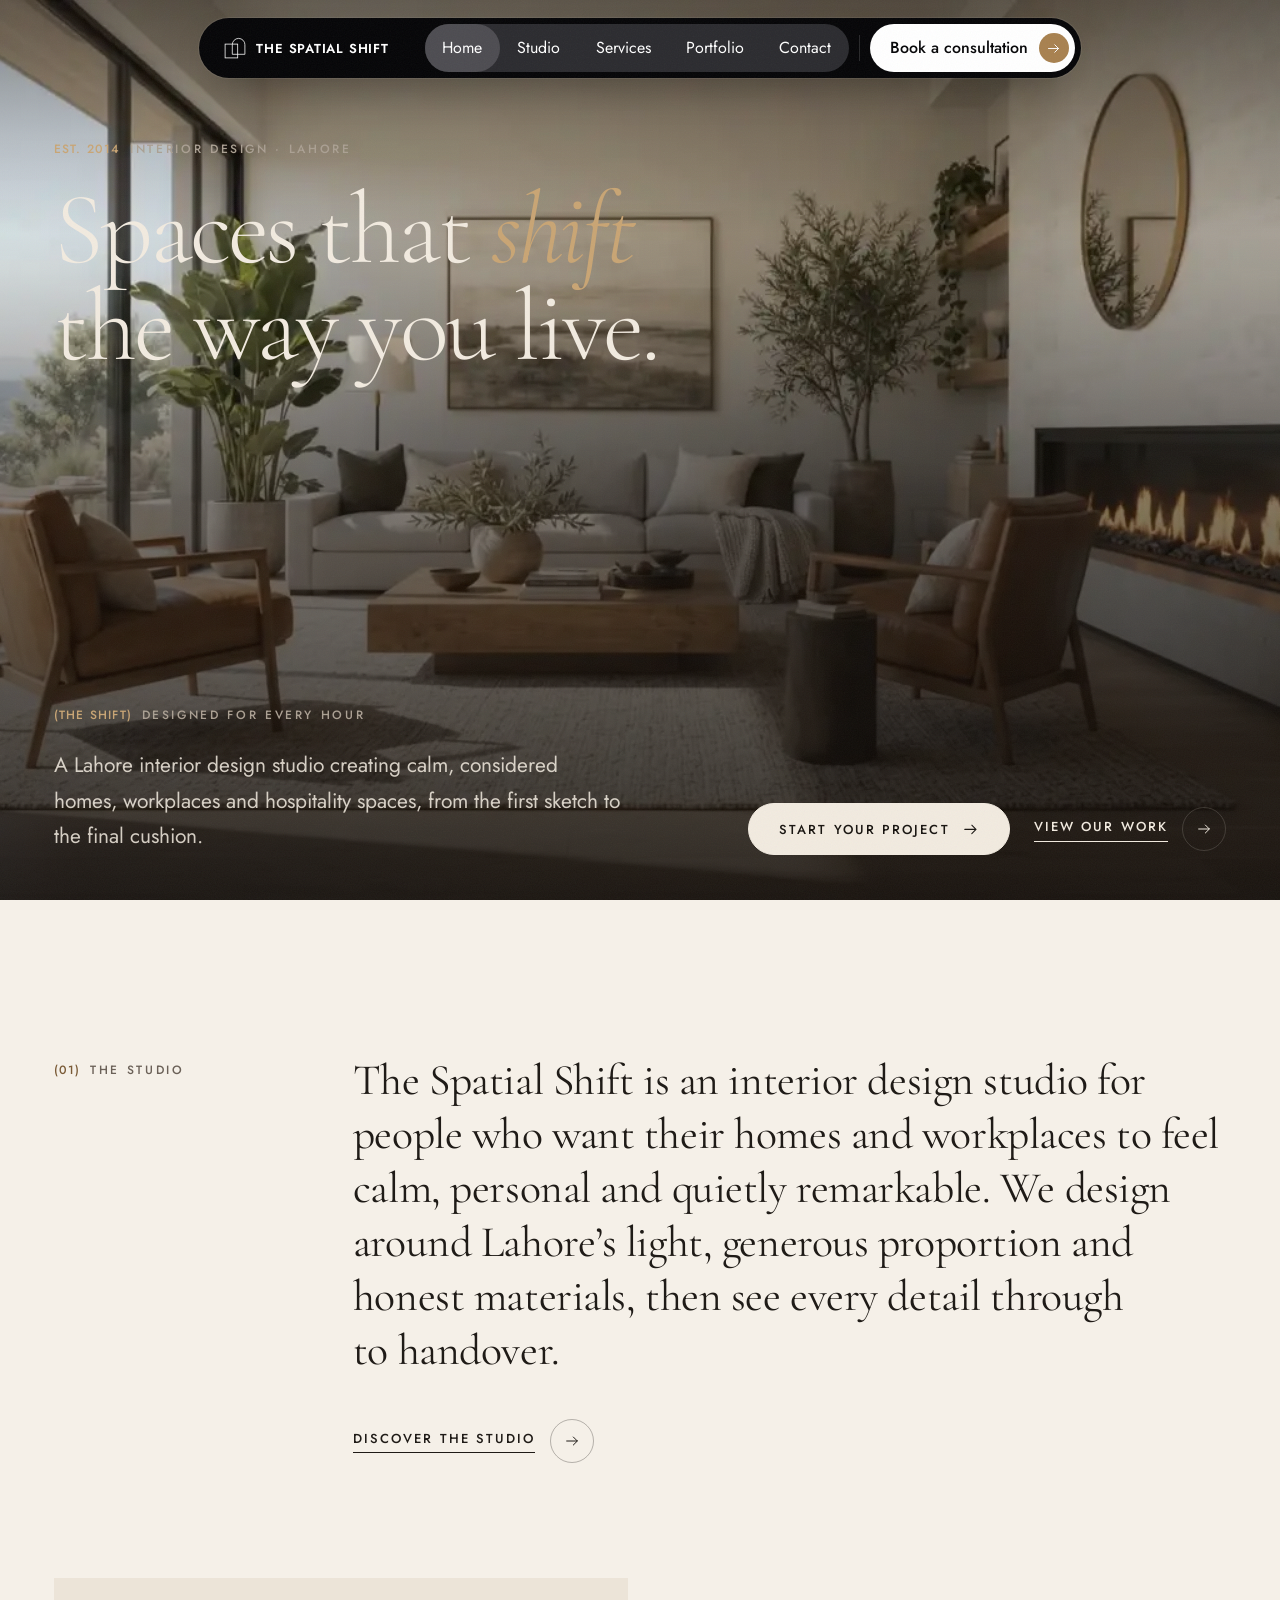
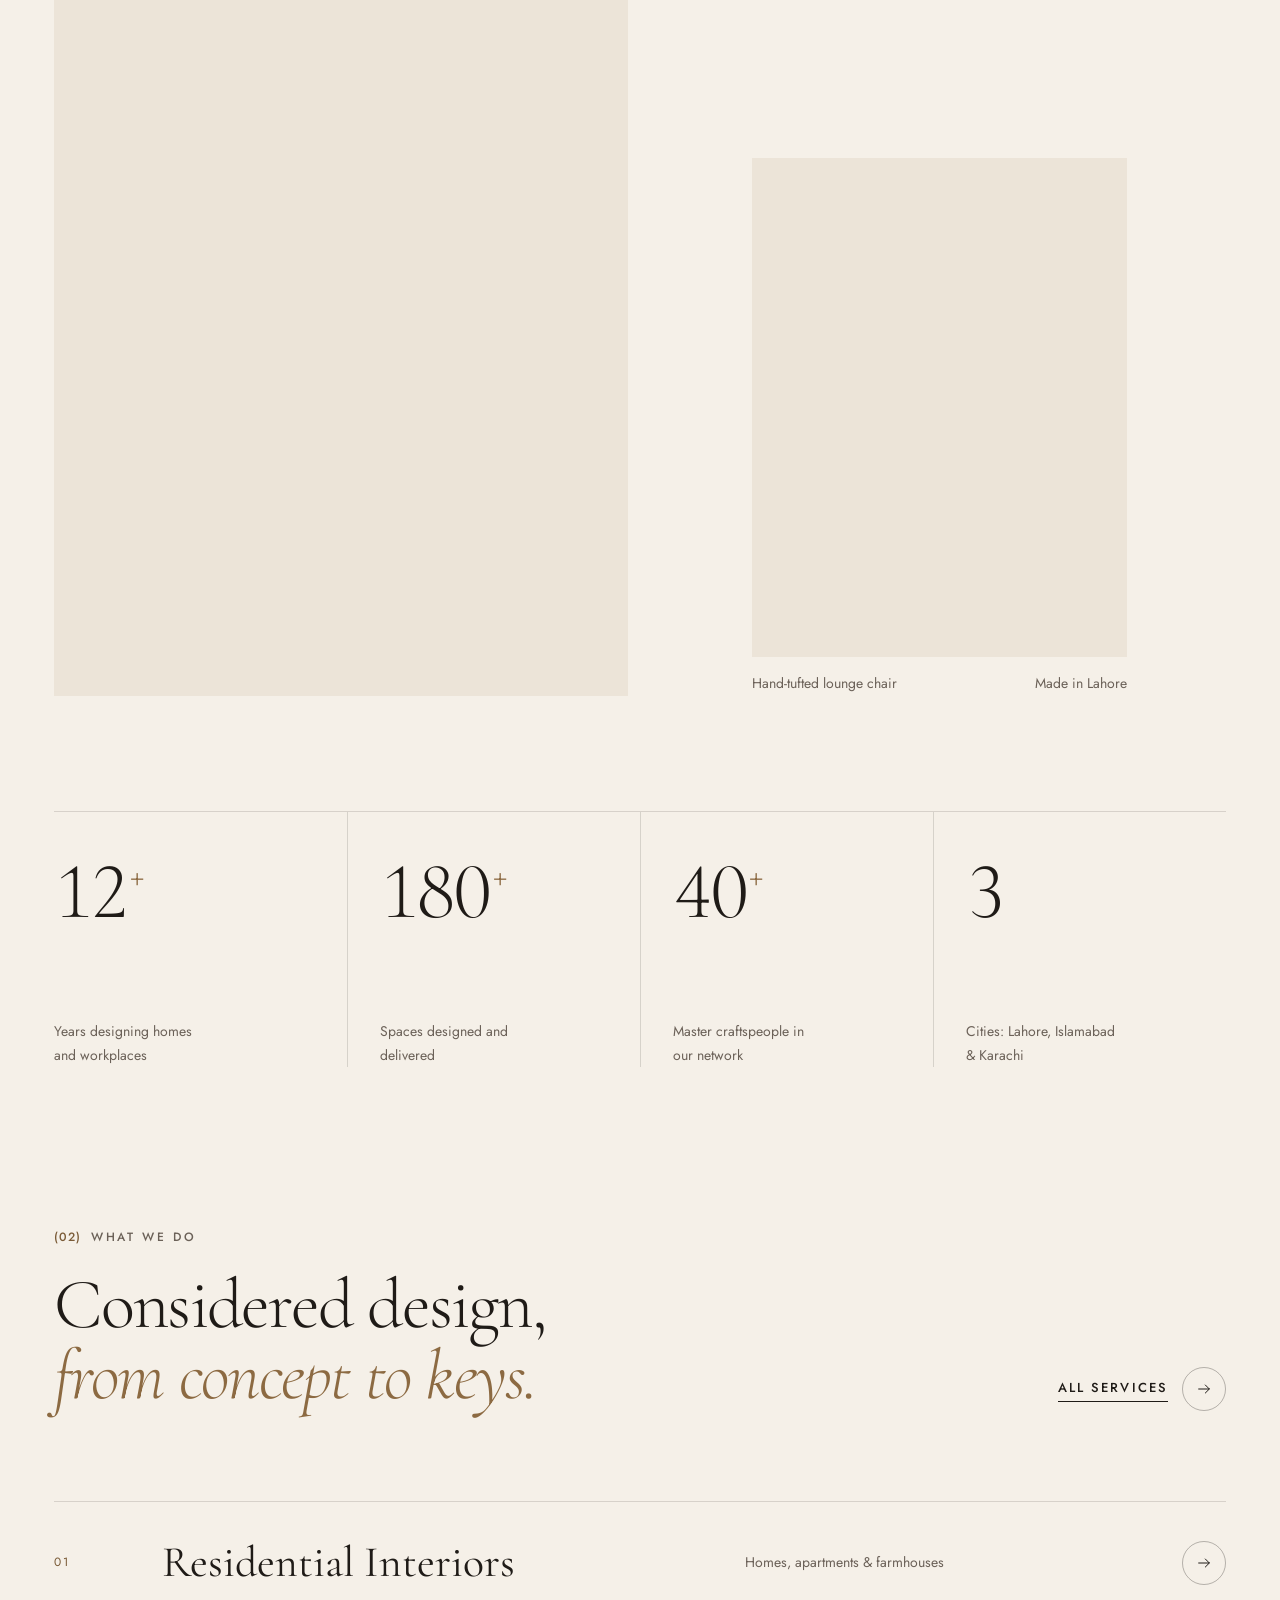
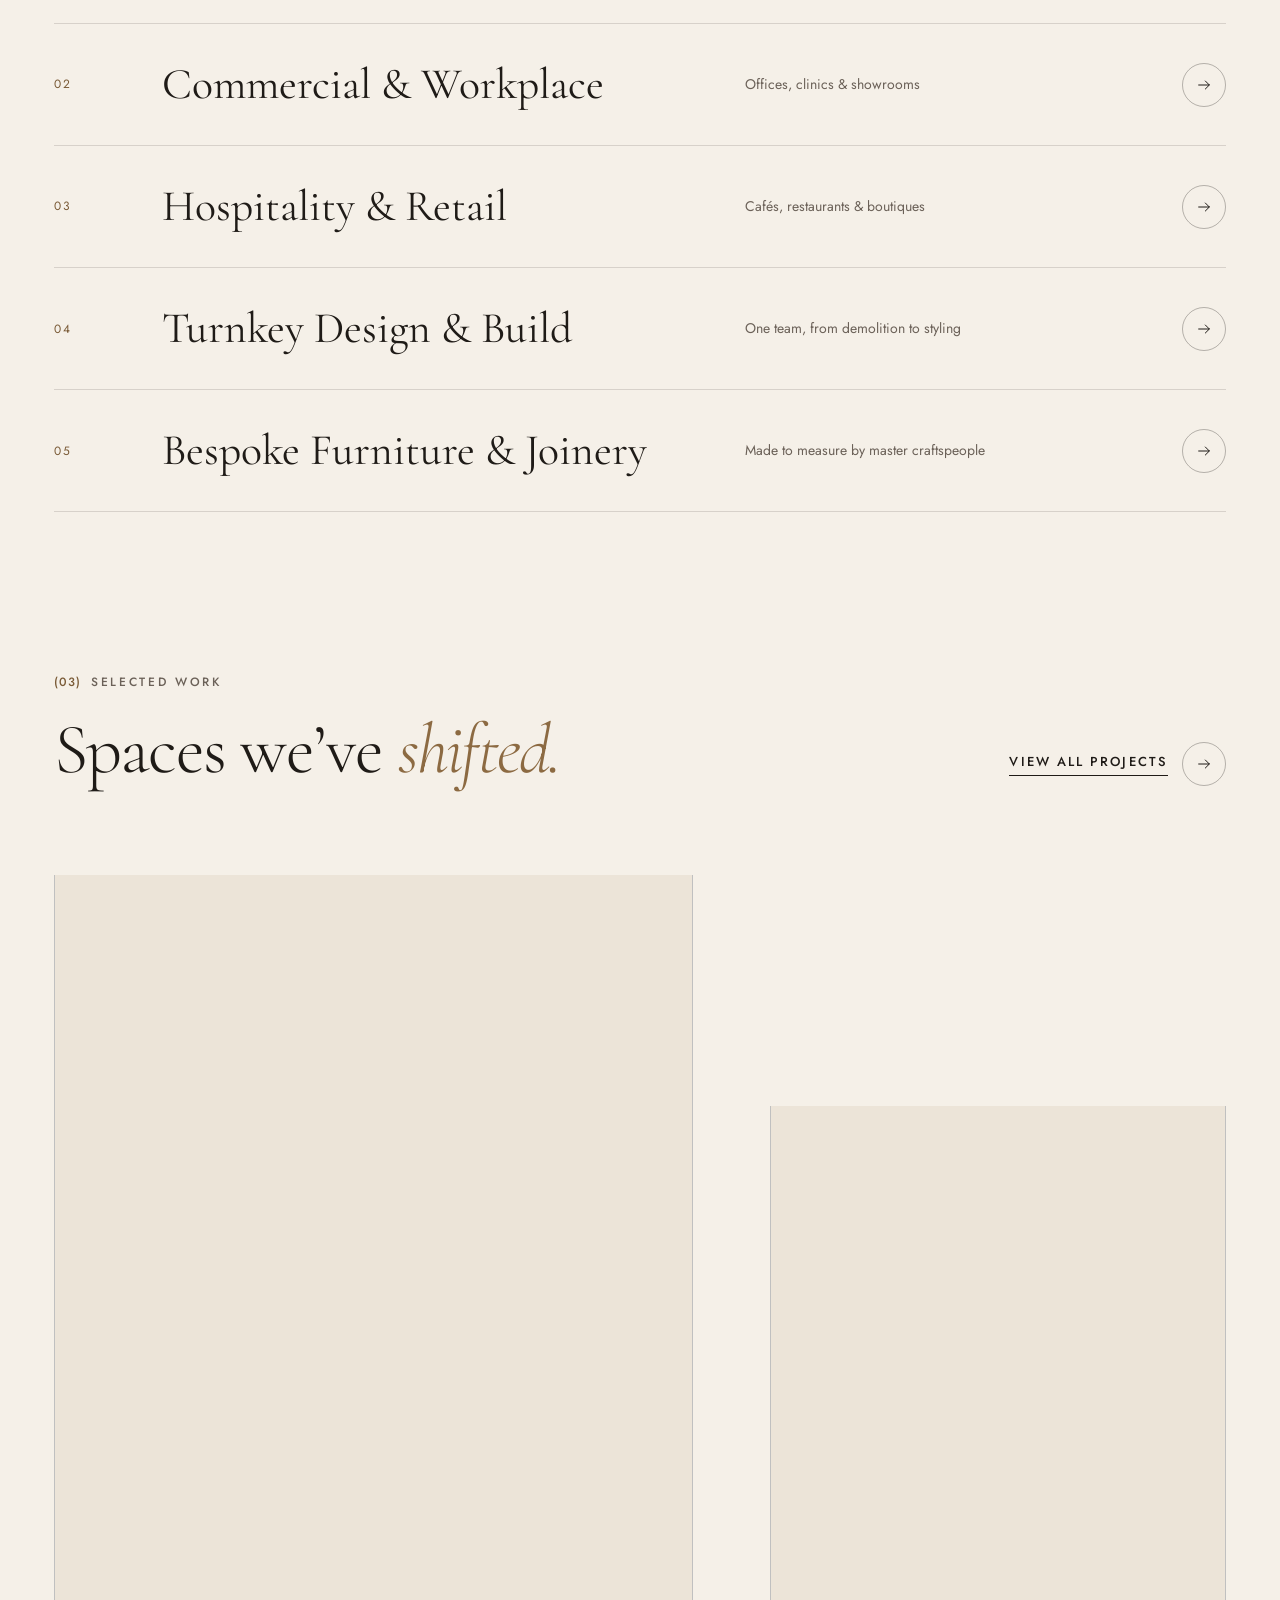
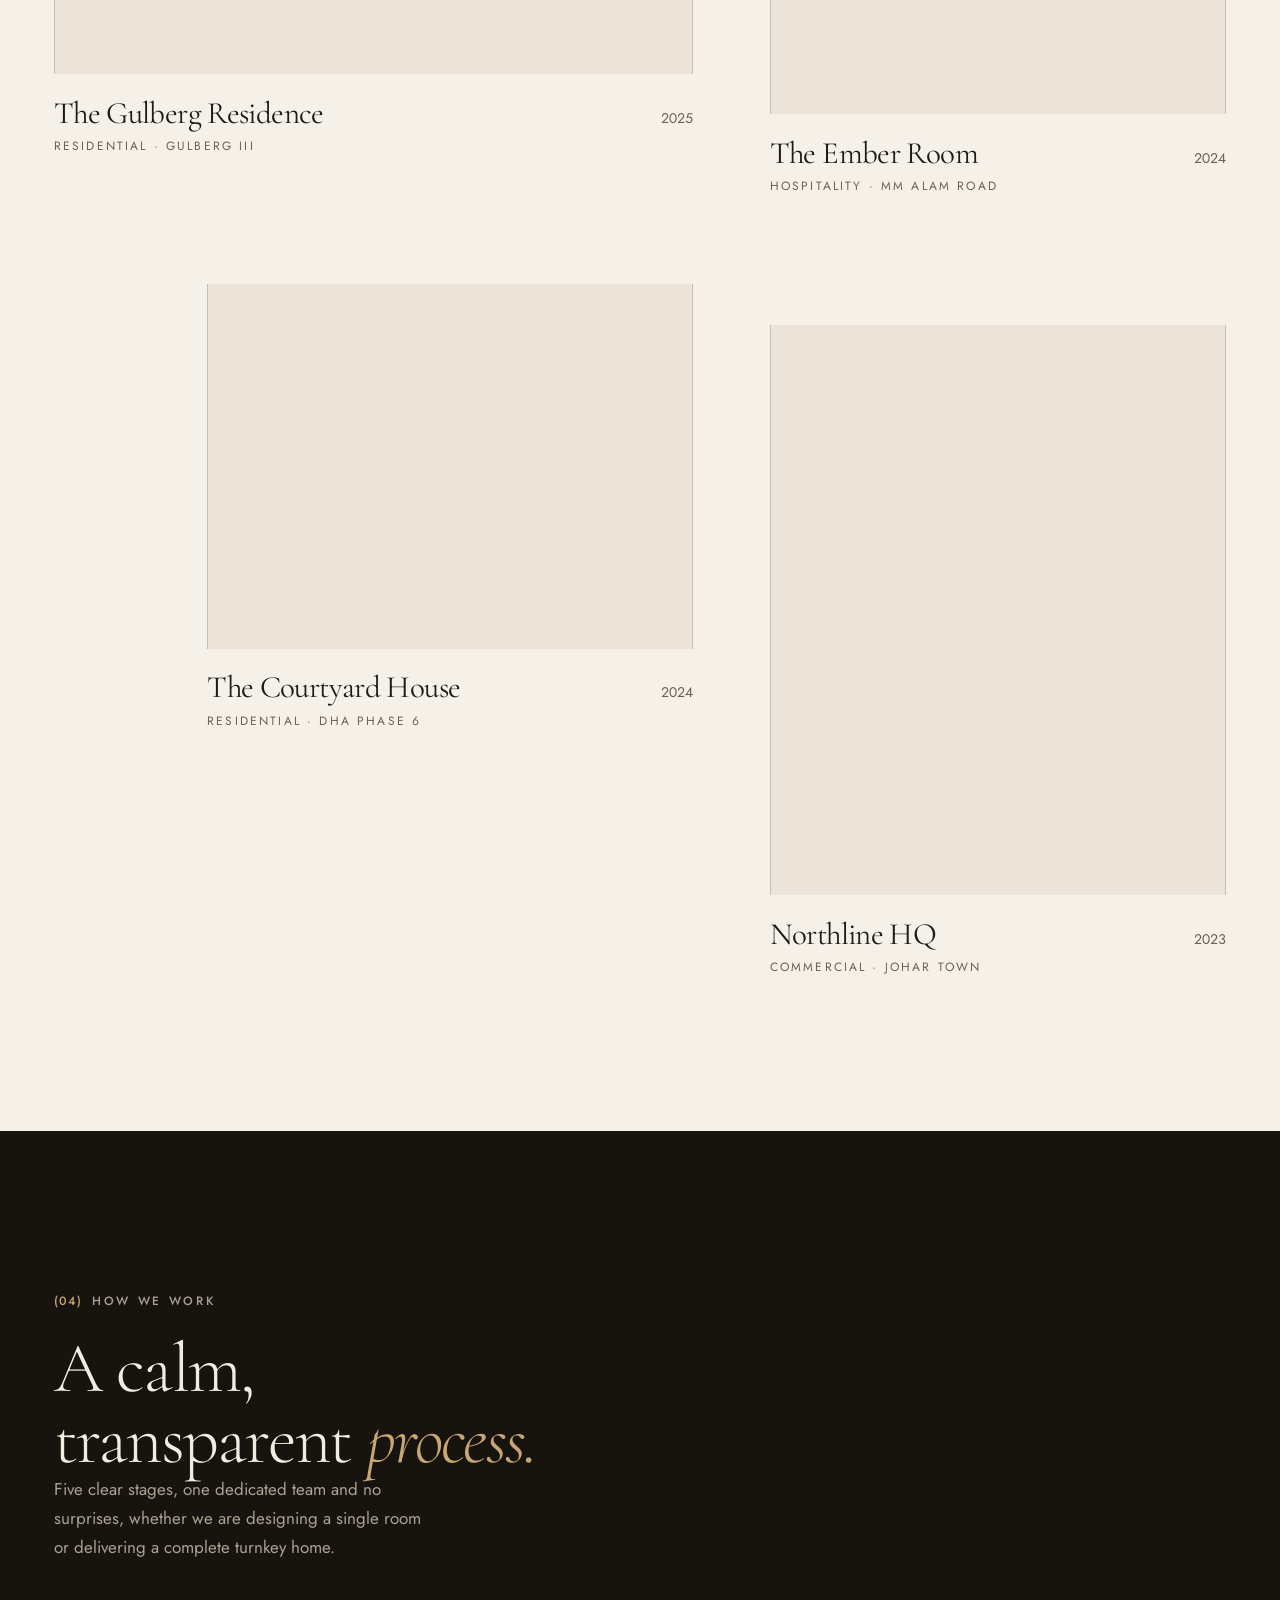
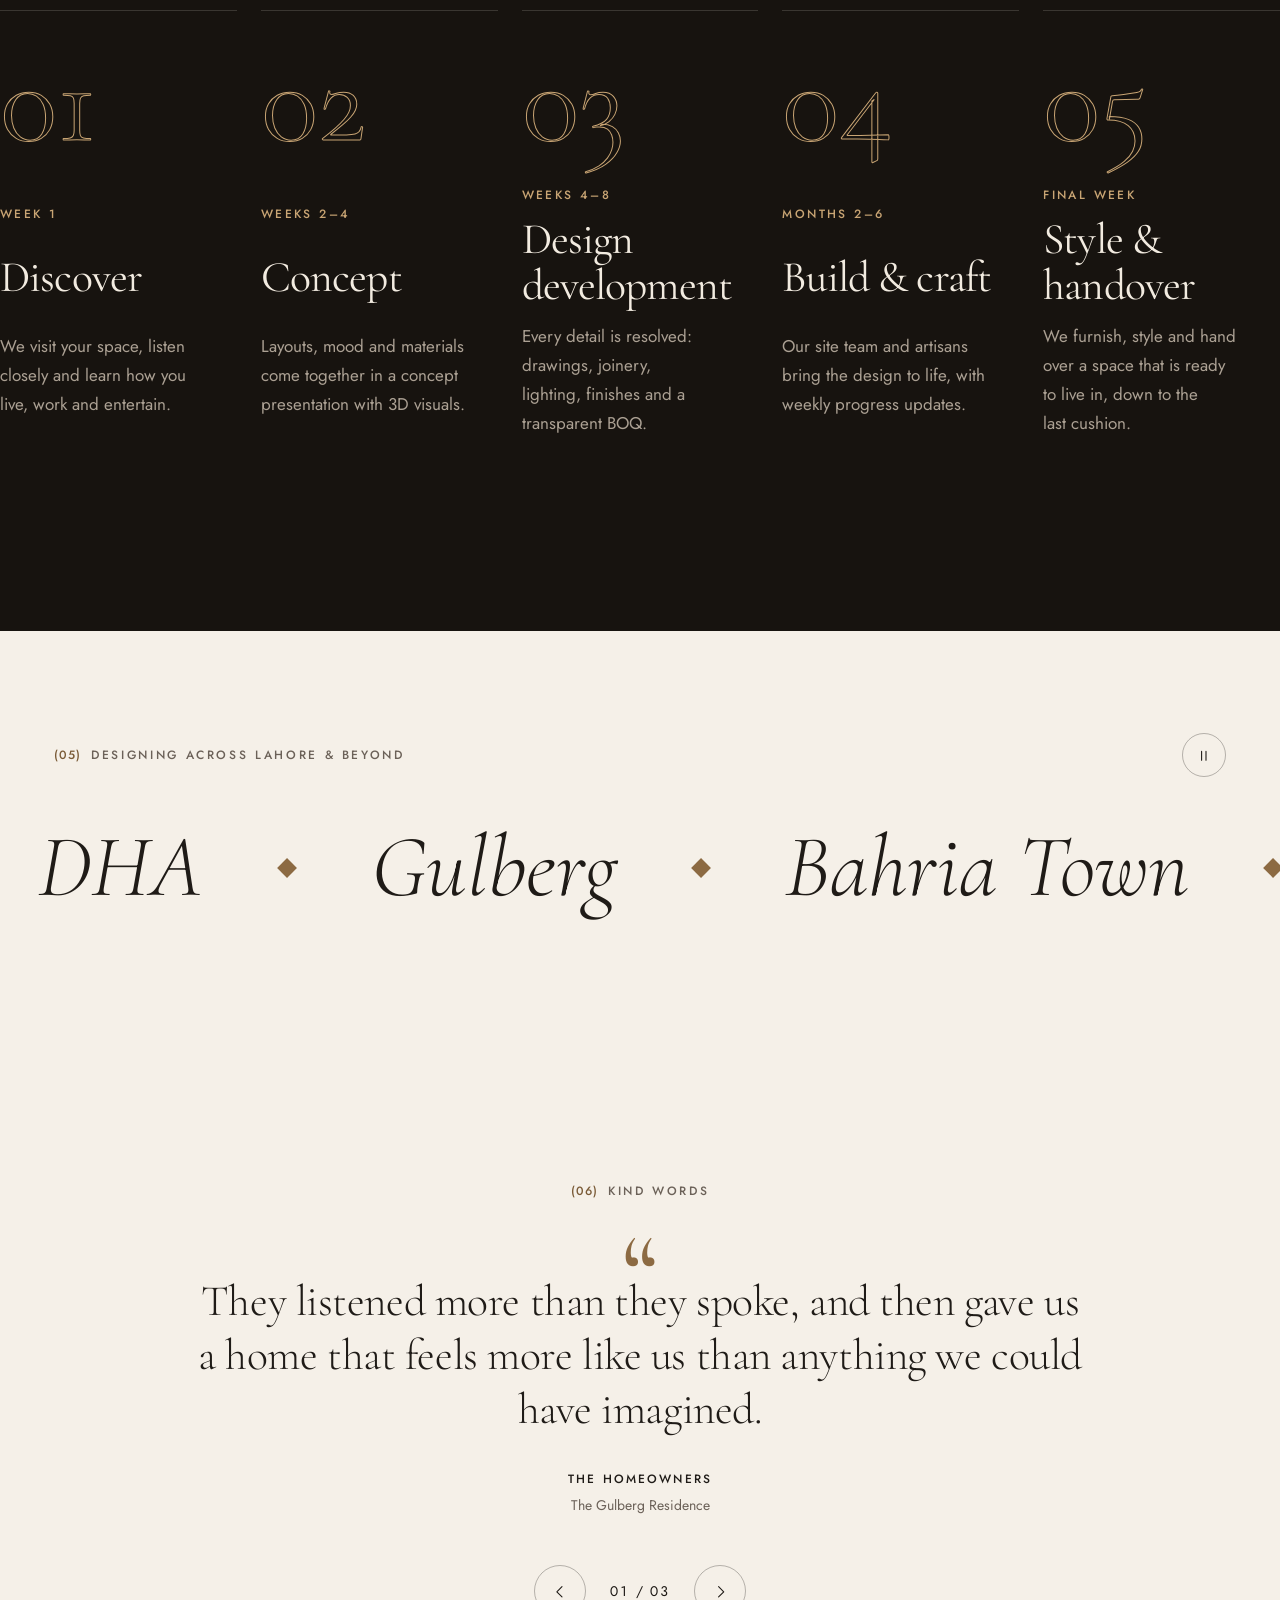
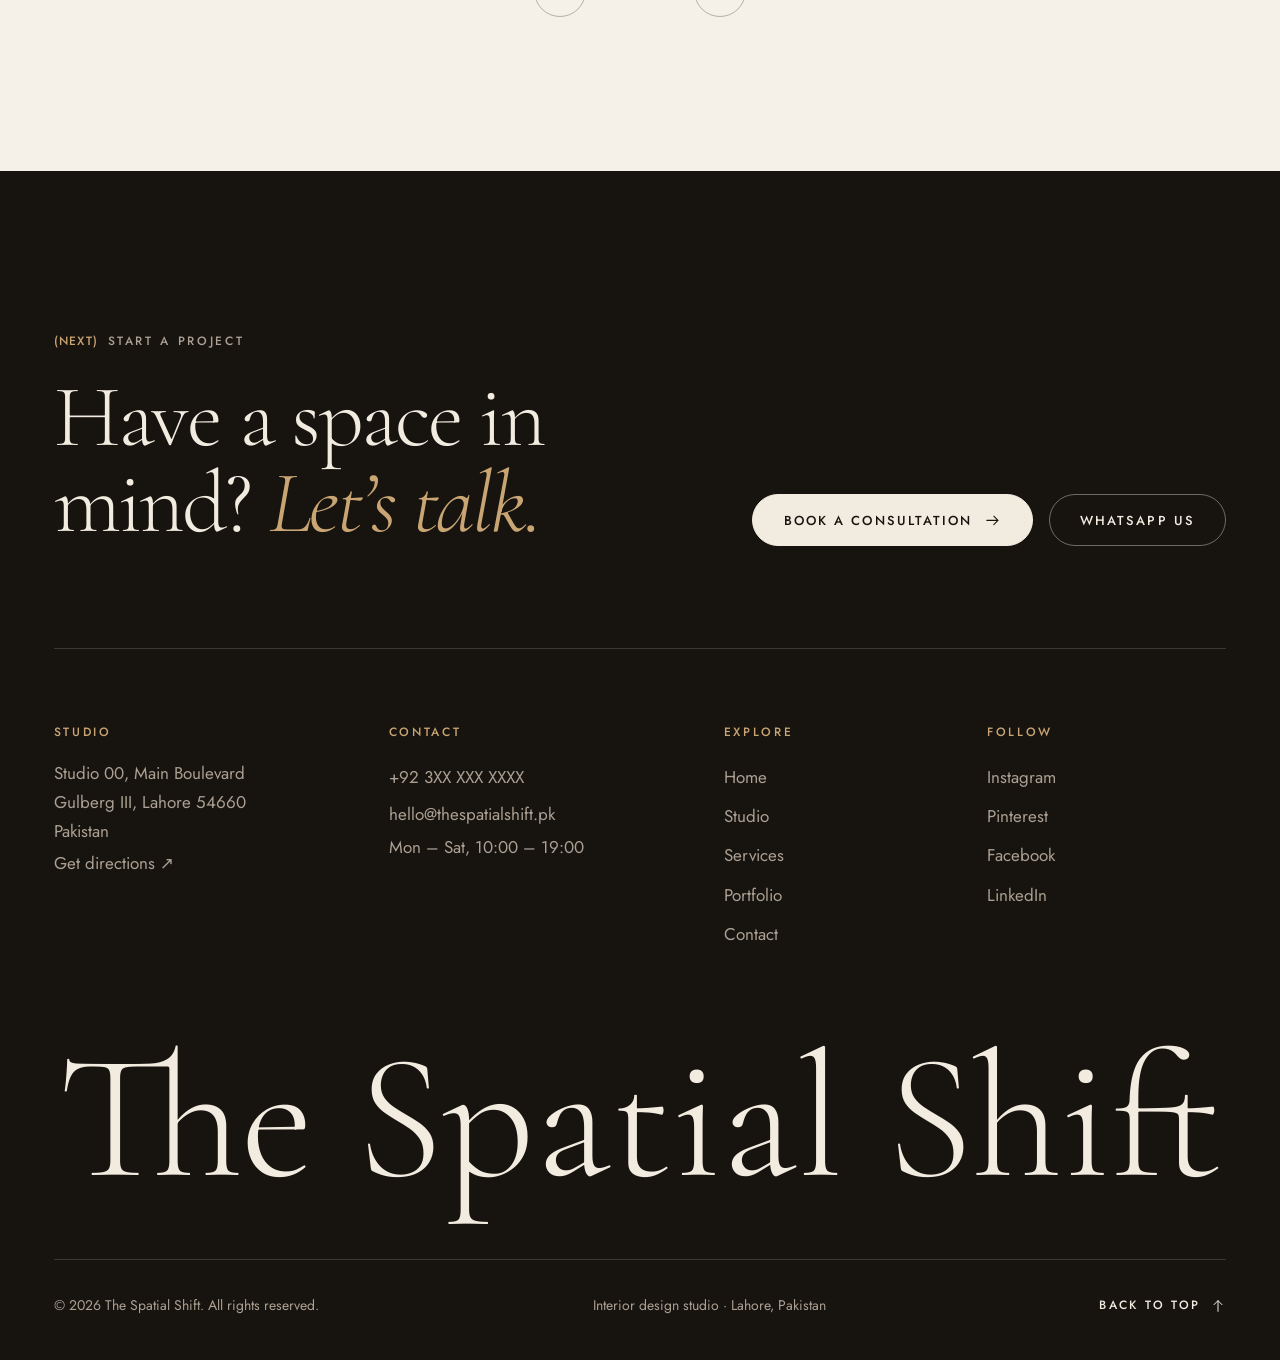
==== commit 959cf97f: "Make the hero headline legible over the video on phones A sheer ivory veil sits over the closed arch" ====
--- a/the-spatial-shift/index.html
+++ b/the-spatial-shift/index.html
@@ -74,6 +74,7 @@
         <canvas class="xp__canvas" aria-hidden="true"></canvas>
       </div>
       <div class="xp__shade" aria-hidden="true"></div>
+      <div class="xp__veil" aria-hidden="true"></div>
       <div class="xp__curtain" aria-hidden="true"></div>
     </div>
     <div class="xp__head">
--- a/the-spatial-shift/assets/css/styles.css
+++ b/the-spatial-shift/assets/css/styles.css
@@ -825,6 +825,19 @@
 .anim .xp__canvas { display: block; opacity: 0; transition: opacity .4s; }
 .anim .xp__canvas.is-ready { opacity: 1; }
 .anim .xp__shade { opacity: 0; }
+/* A sheer ivory veil over the closed window keeps the headline legible over
+   the photo; it lifts as the window opens (see main.js). */
+.xp__veil { display: none; }
+.anim .xp__veil {
+  display: block;
+  position: absolute;
+  inset: 0;
+  z-index: 1;
+  background: var(--bg);
+  opacity: .34;
+  pointer-events: none;
+}
+@media (max-width: 767.98px) { .anim .xp__veil { opacity: .46; } }
 
 .anim .xp__head {
   inset: 0;
@@ -864,6 +877,13 @@
   line-height: .9;
 }
 .anim .xp__title em { color: var(--accent); }
+/* Soft ivory halo: invisible on the page, separates letters from the photo */
+.anim .xp__title {
+  text-shadow:
+    0 0 2px rgba(245, 240, 232, .55),
+    0 0 18px rgba(245, 240, 232, .8),
+    0 0 42px rgba(245, 240, 232, .55);
+}
 .anim .xp__a, .anim .xp__b {
   overflow: hidden;
   padding: .06em .12em .16em;
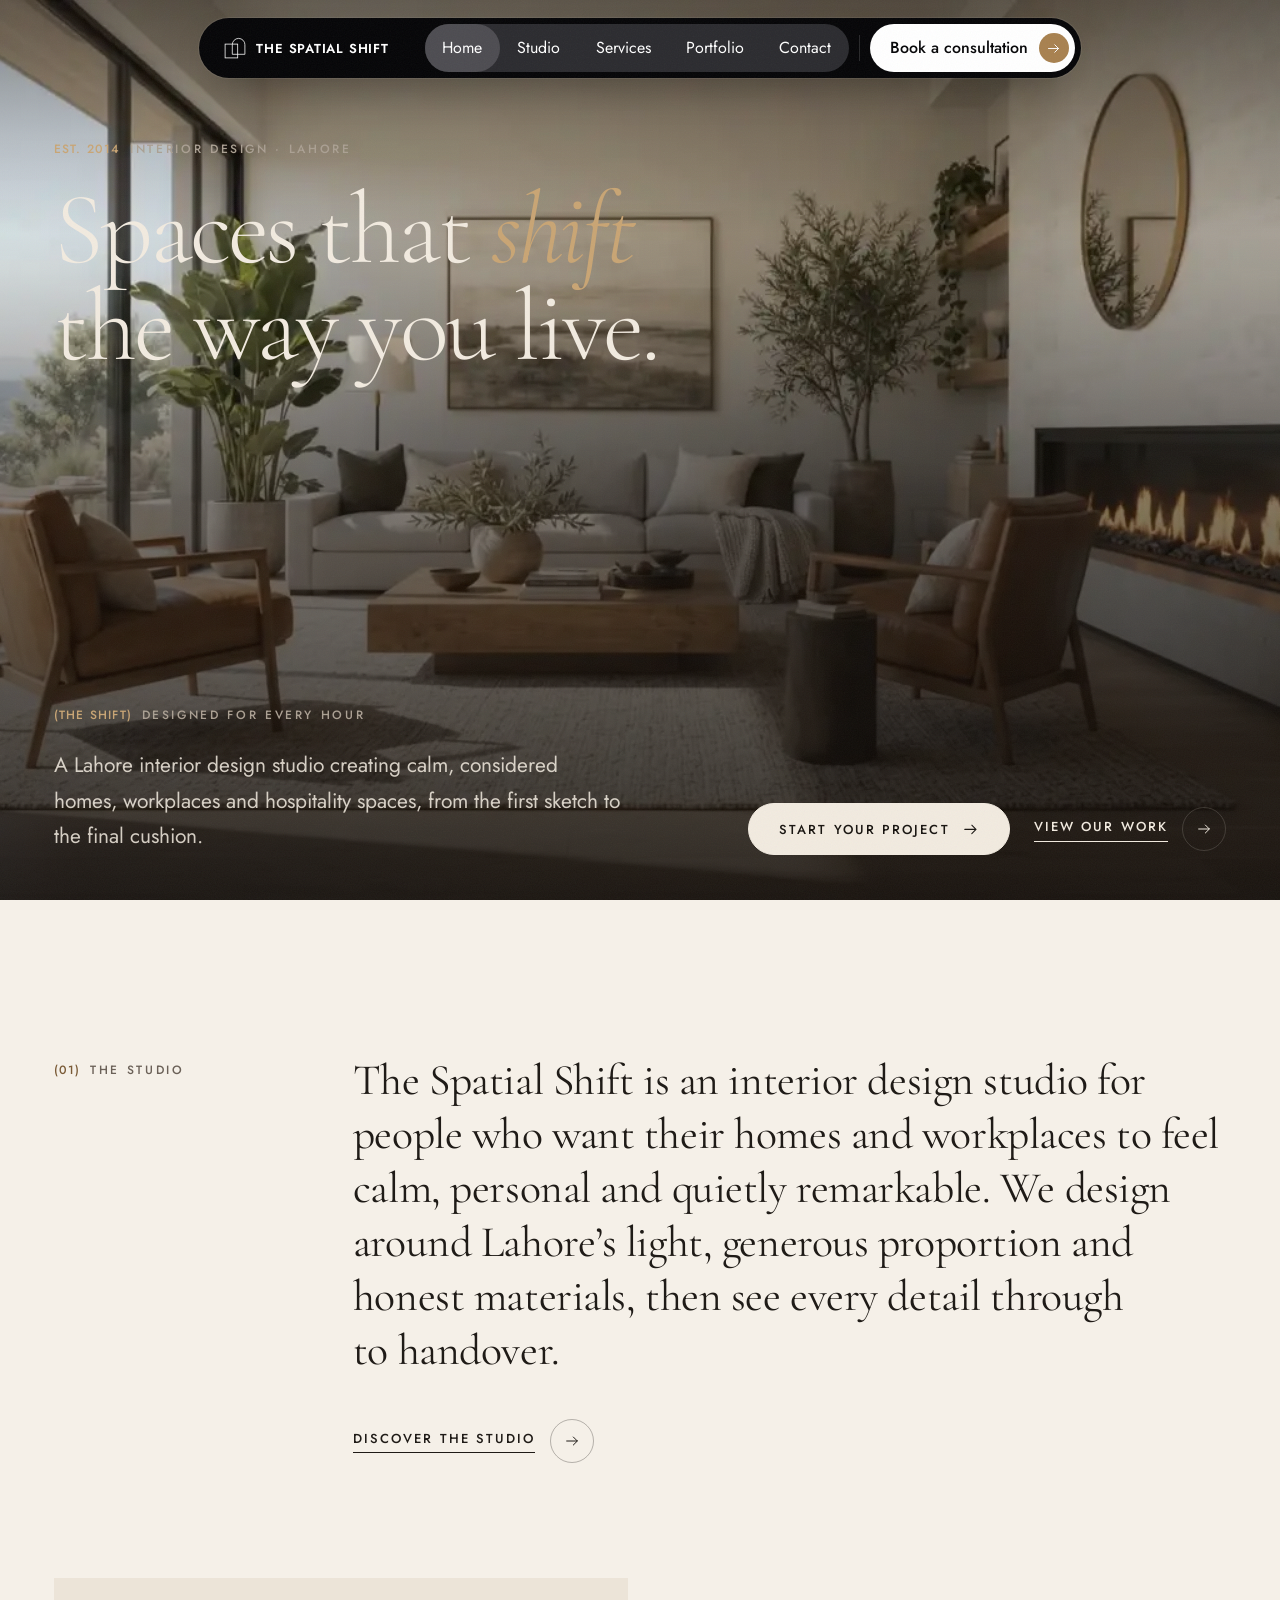
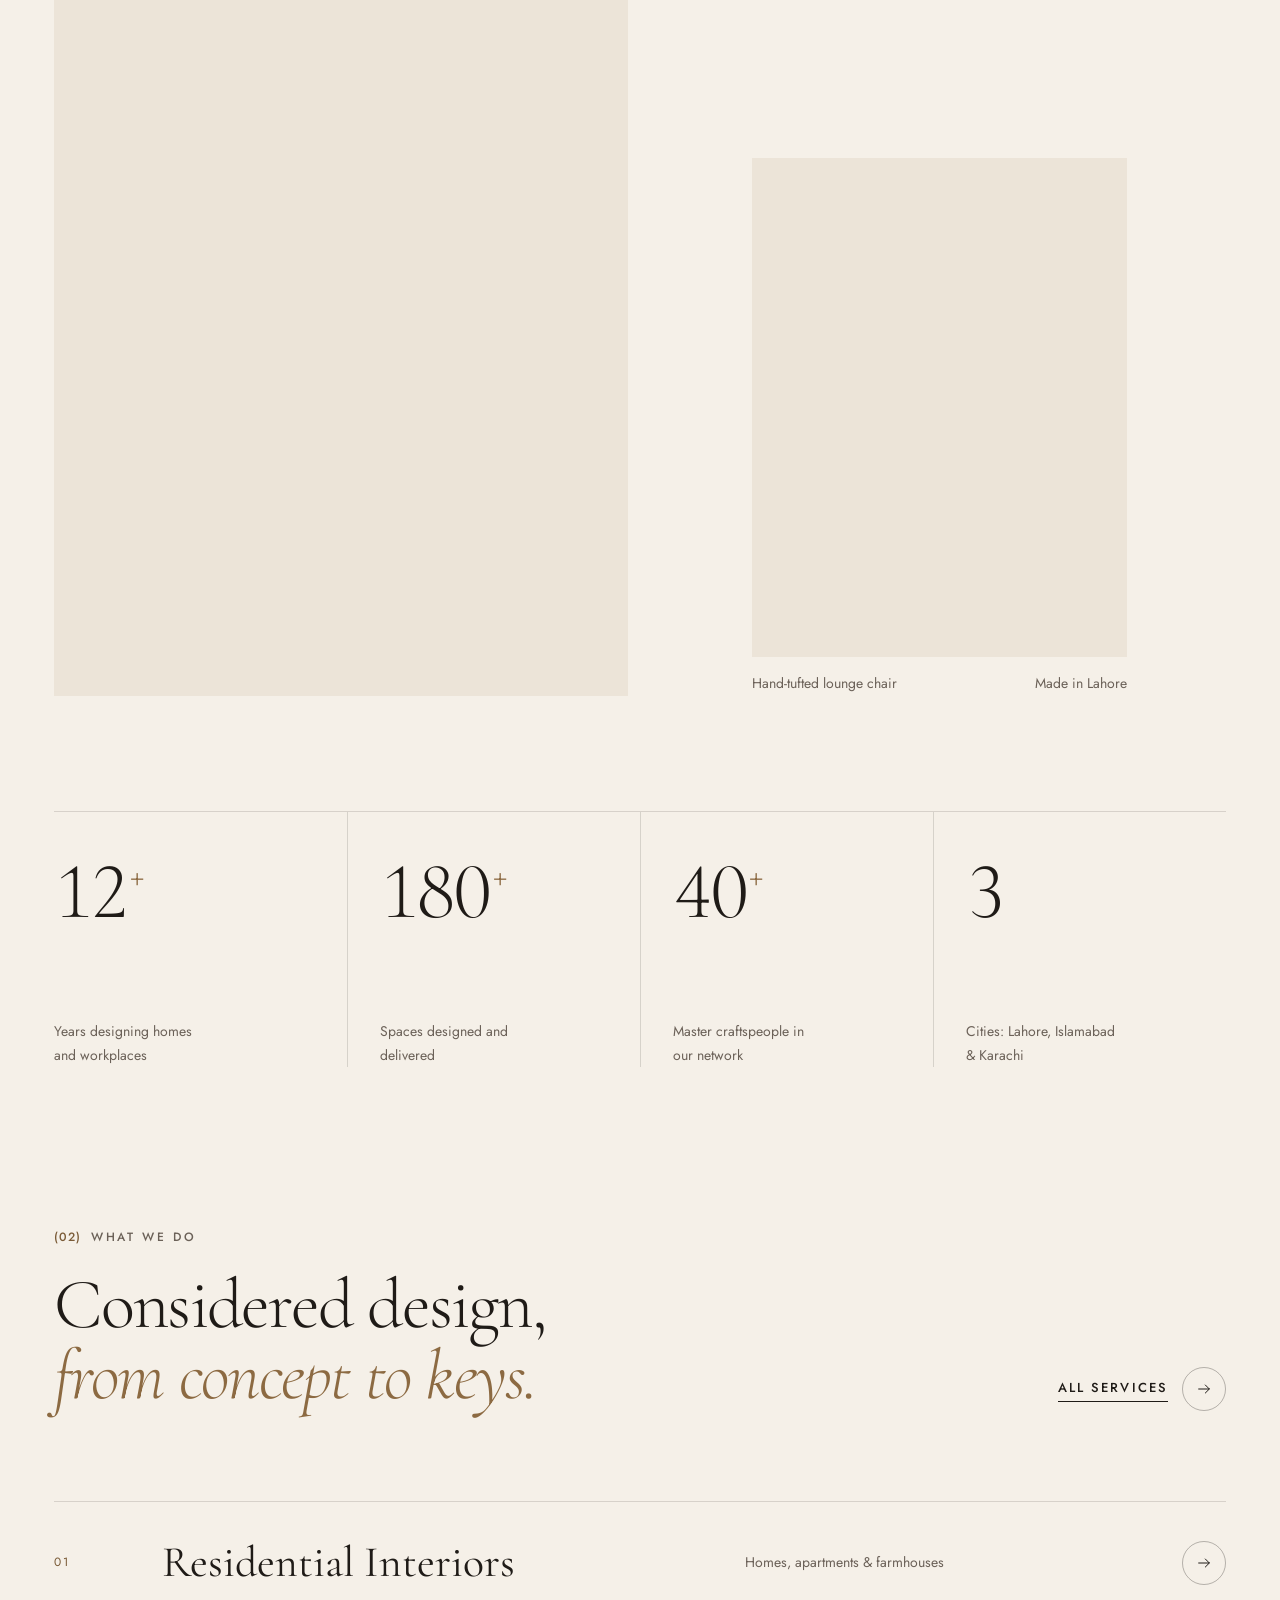
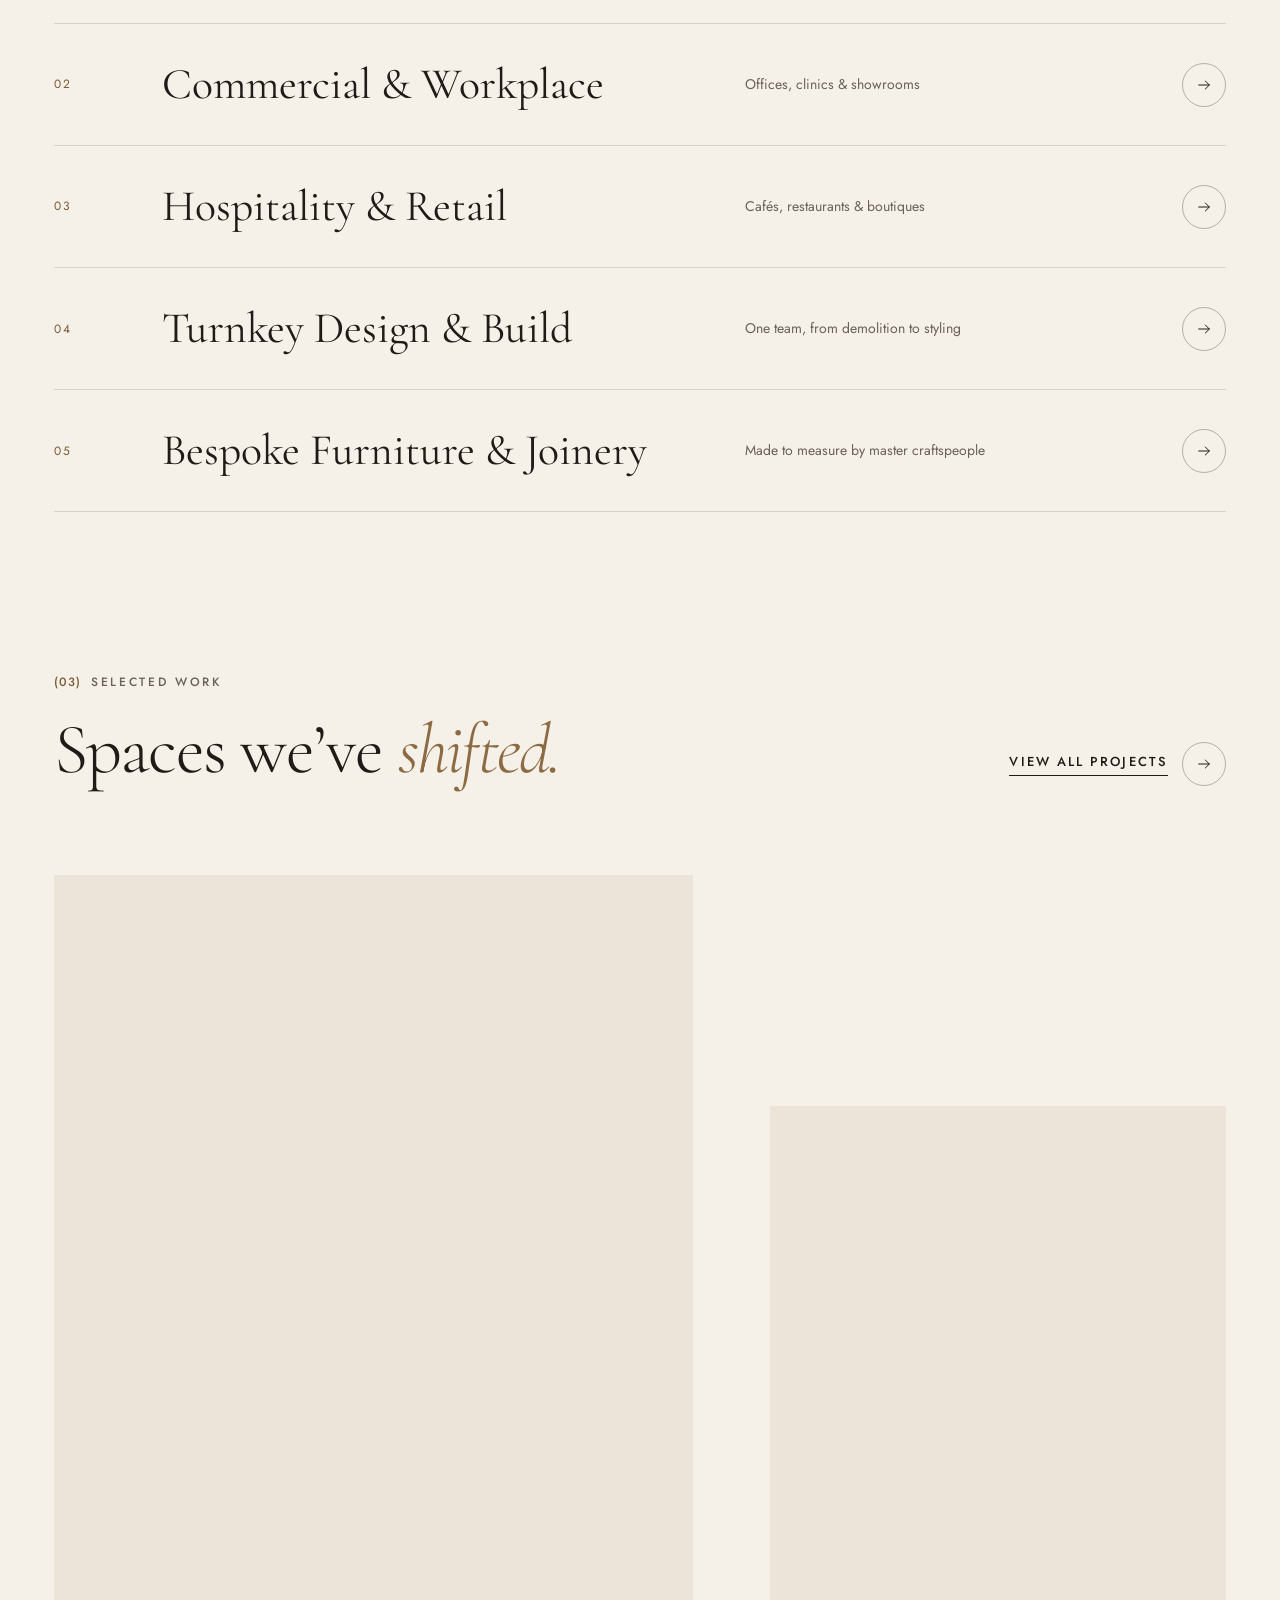
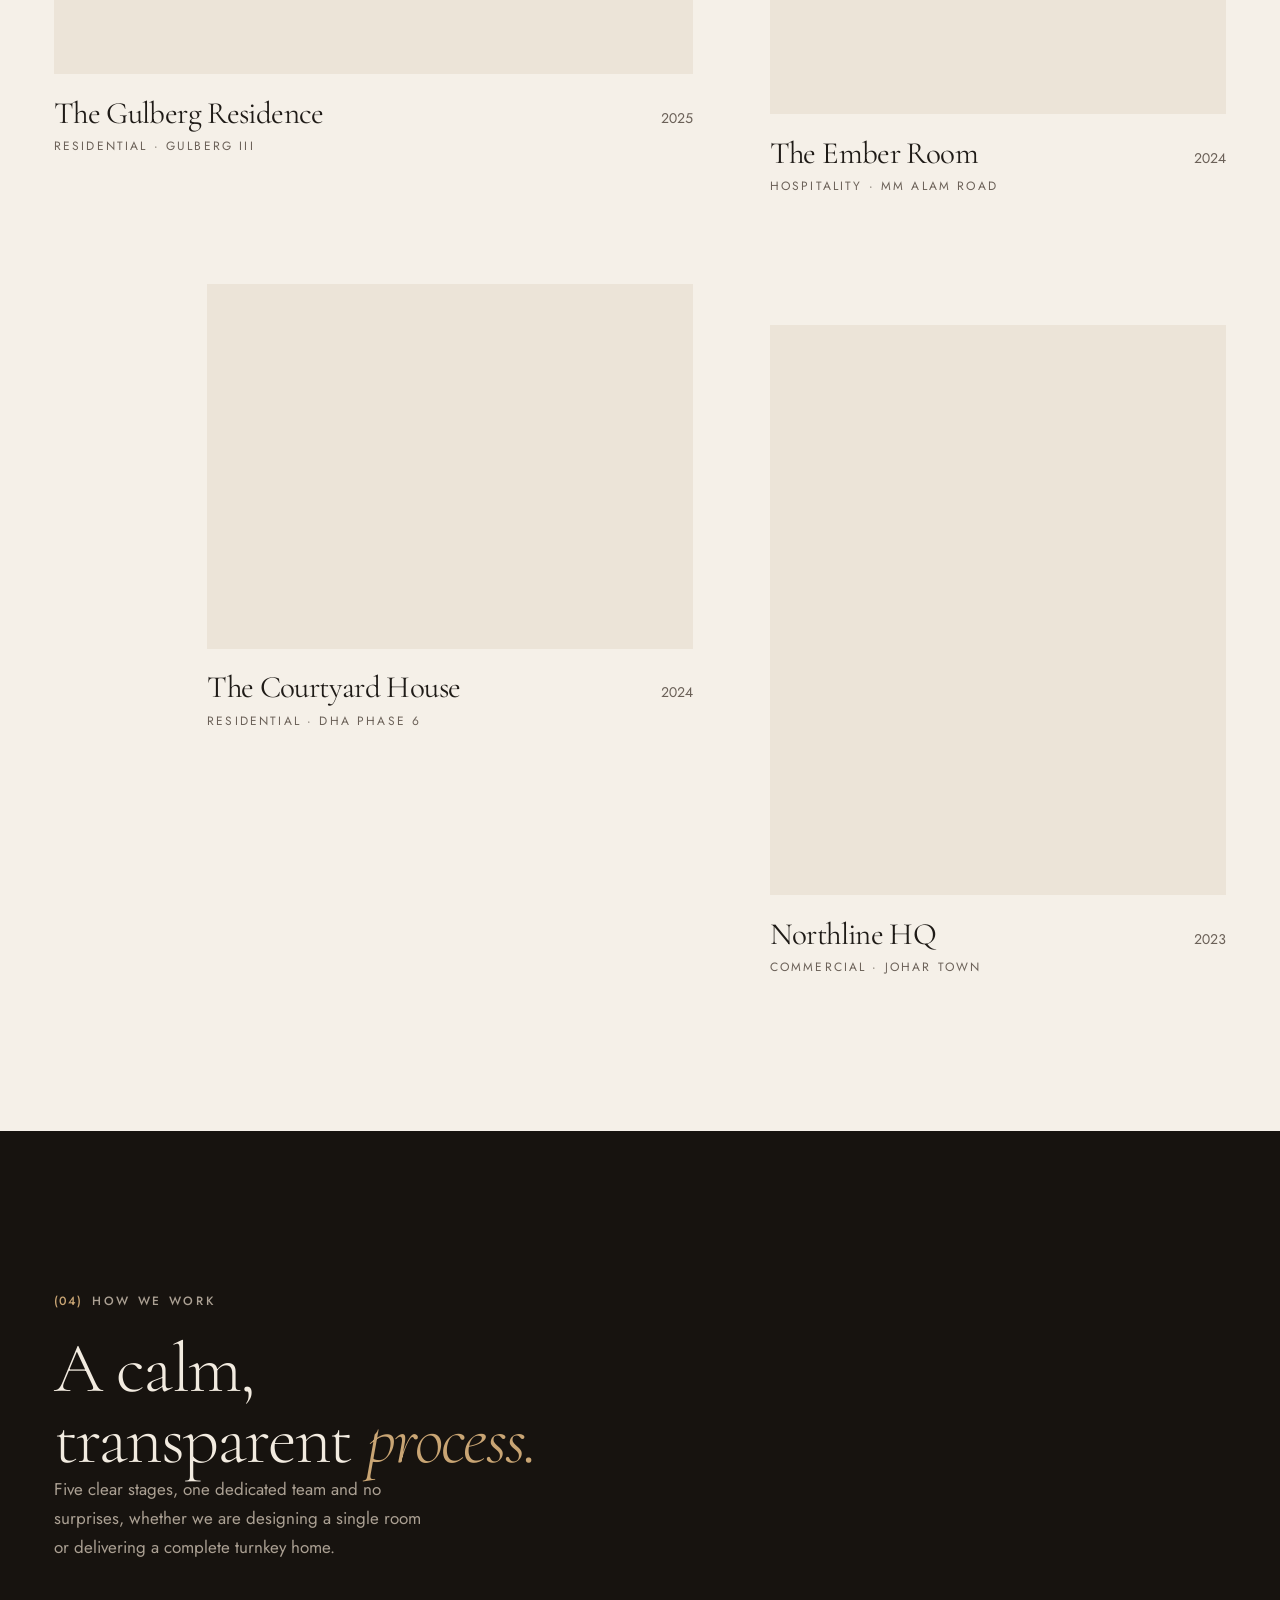
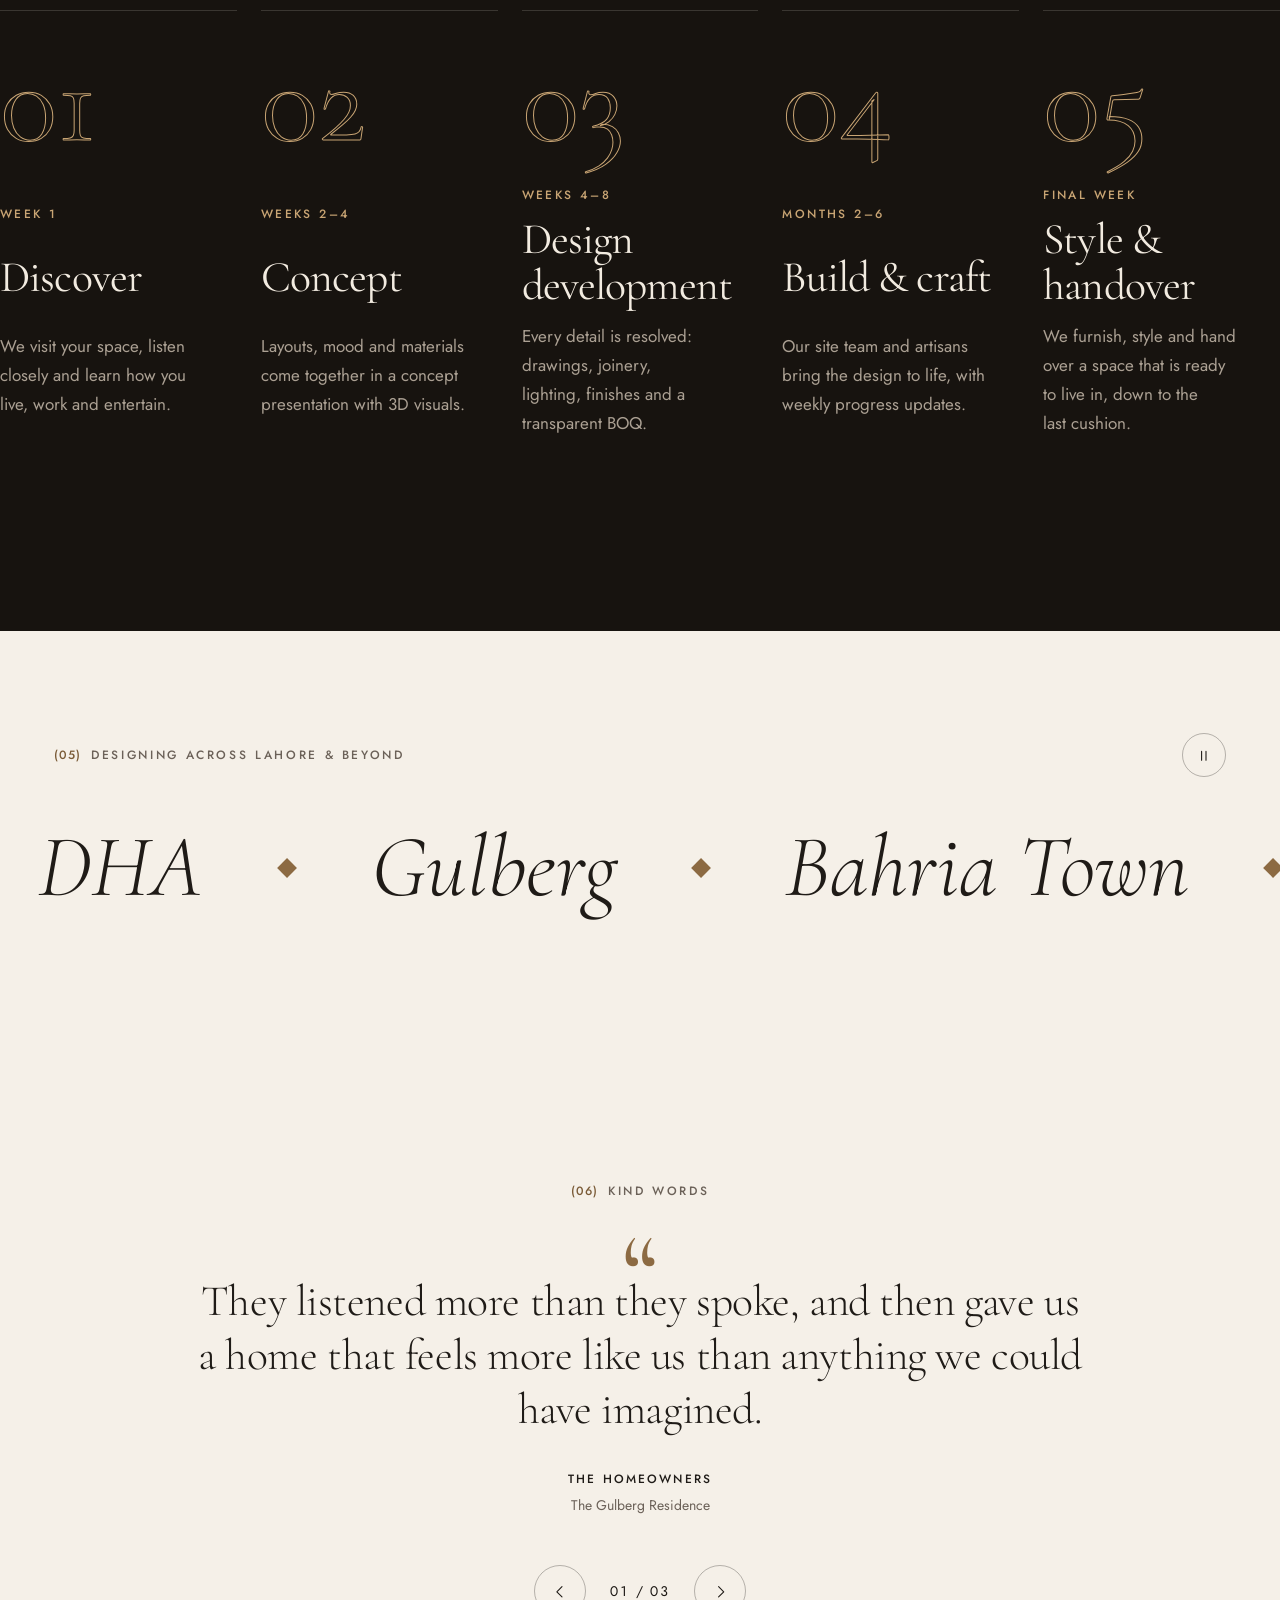
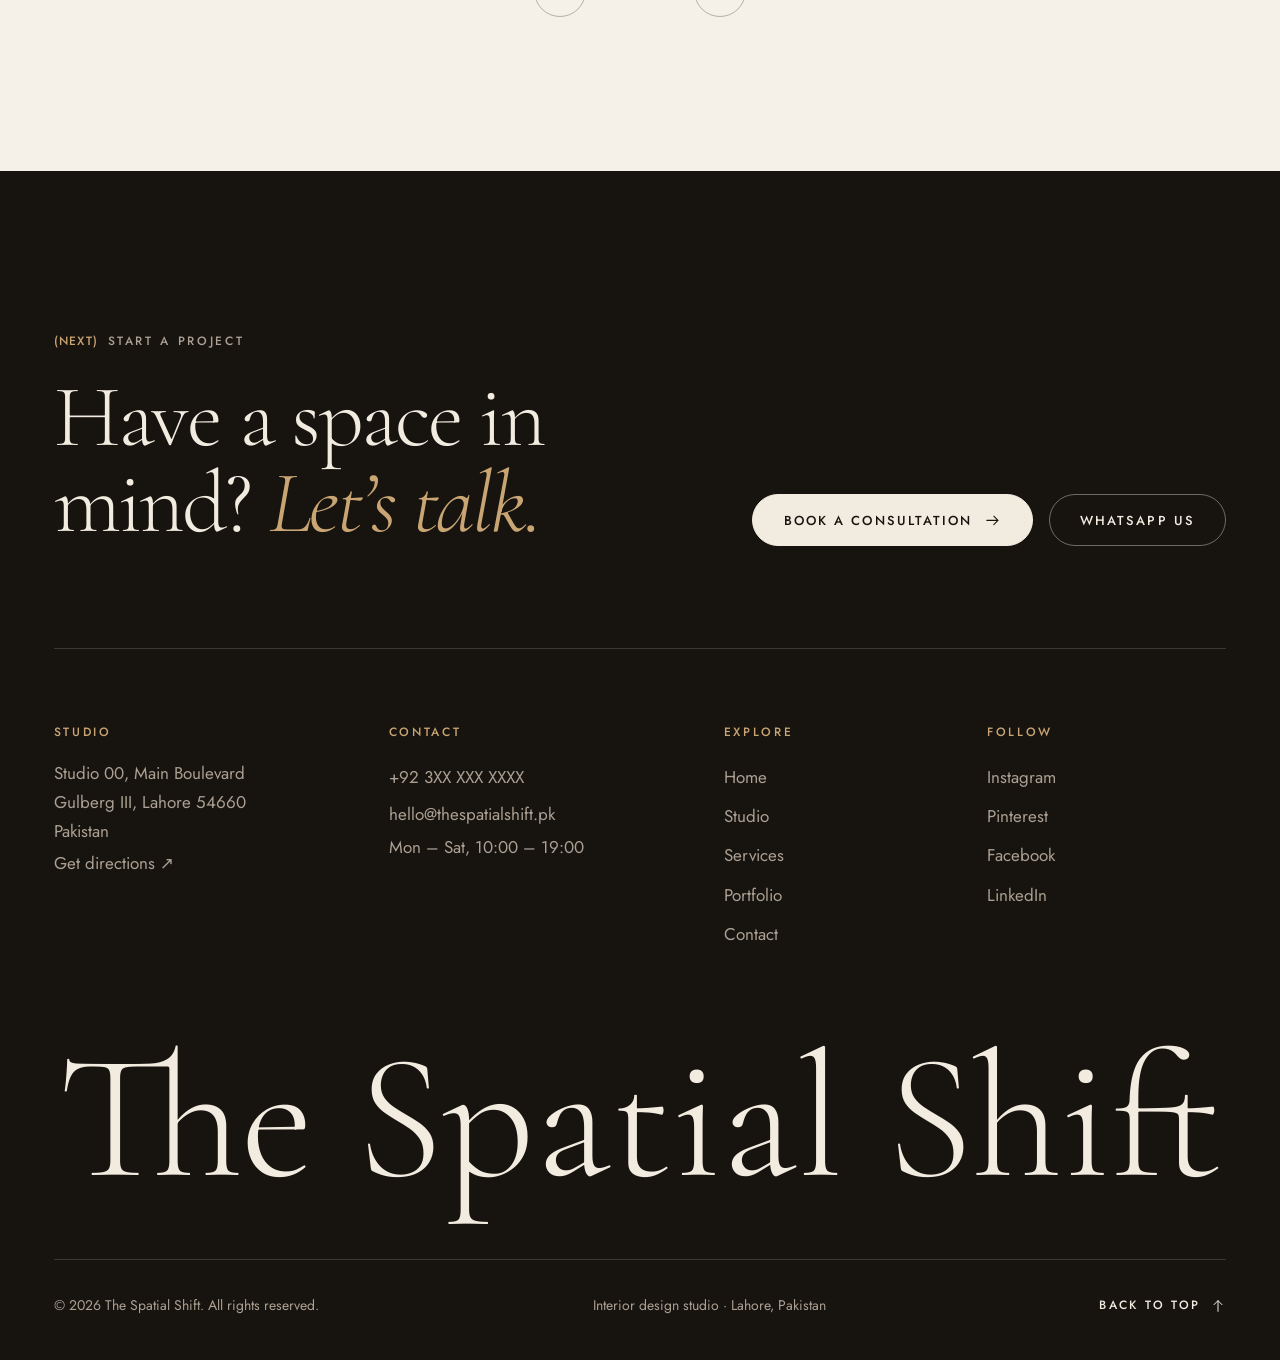
==== commit 62c8c195: "Compact side menu on mobile" ====
--- a/the-spatial-shift/index.html
+++ b/the-spatial-shift/index.html
@@ -44,8 +44,9 @@
     <button class="navbar__menu" type="button" aria-expanded="false" aria-controls="site-menu" data-menu-toggle><span data-menu-label>Menu</span><span class="navbar__dot navbar__burger" aria-hidden="true"><i></i><i></i></span></button>
   </div>
 </header>
+<div class="menu-scrim" data-menu-scrim aria-hidden="true"></div>
 <div class="site-menu" id="site-menu" data-menu inert>
-  <div class="container site-menu__inner">
+  <div class="site-menu__inner">
     <nav aria-label="Menu"><ul class="site-menu__links">
       <li><a href="index.html" aria-current="page"><span class="site-menu__num">01</span>Home</a></li>
       <li><a href="studio.html"><span class="site-menu__num">02</span>Studio</a></li>
@@ -54,9 +55,8 @@
       <li><a href="contact.html"><span class="site-menu__num">05</span>Contact</a></li>
     </ul></nav>
     <div class="site-menu__meta">
-      <p>Studio 00, Main Boulevard<br>Gulberg III, Lahore</p>
+      <a class="btn btn--light" href="contact.html">Book a consultation</a>
       <p><a href="tel:+920000000000">+92 3XX XXX XXXX</a><br><a href="mailto:hello@thespatialshift.pk">hello@thespatialshift.pk</a></p>
-      <a class="btn btn--light" href="contact.html">Book a consultation</a>
     </div>
   </div>
 </div>
--- a/the-spatial-shift/assets/css/styles.css
+++ b/the-spatial-shift/assets/css/styles.css
@@ -588,54 +588,73 @@
 @media (max-width: 359.98px) { .navbar__name { font-size: .72rem; letter-spacing: .03em; } }
 @media (min-width: 1024px) { .navbar__menu { display: none; } }
 
-/* 8. Mobile menu
-   ========================================================================== */
+/* 8. Mobile menu — compact panel dropping from the Menu button
+   ========================================================================== */
+.menu-scrim {
+  position: fixed;
+  inset: 0;
+  z-index: calc(var(--z-menu) - 1);
+  background: rgba(12, 9, 7, .45);
+  opacity: 0;
+  visibility: hidden;
+  transition: opacity .45s var(--ease-out), visibility 0s linear .45s;
+}
+body.menu-open .menu-scrim {
+  opacity: 1;
+  visibility: visible;
+  transition: opacity .45s var(--ease-out), visibility 0s;
+}
+
 .site-menu {
   position: fixed;
-  inset: 0;
+  top: calc(var(--nav-top) + var(--nav-h) + 10px);
+  right: 12px;
   z-index: var(--z-menu);
+  width: min(320px, calc(100vw - 24px));
+  max-height: calc(100dvh - var(--nav-top) - var(--nav-h) - 22px);
   overflow-y: auto;
   overscroll-behavior: contain;
+  border-radius: 26px;
   background: var(--nav-black);
   color: var(--on-dark);
+  box-shadow: 0 0 0 1px rgba(255, 255, 255, .07), 0 30px 60px -20px rgba(0, 0, 0, .6);
+  transform-origin: top right;
+  opacity: 0;
   visibility: hidden;
-  clip-path: inset(0 0 100% 0);
-  transition: clip-path .8s var(--ease-in-out), visibility 0s linear .8s;
+  transform: translateY(-8px) scale(.96);
+  clip-path: inset(0 0 100% 0 round 26px);
+  transition: clip-path .5s var(--ease-out), opacity .3s, transform .5s var(--ease-out), visibility 0s linear .5s;
 }
 .site-menu.is-open {
+  opacity: 1;
   visibility: visible;
-  clip-path: inset(0 0 0 0);
-  transition: clip-path .8s var(--ease-in-out), visibility 0s;
-}
-.site-menu__inner {
-  display: flex;
-  flex-direction: column;
-  justify-content: space-between;
-  gap: 3rem;
-  min-height: 100%;
-  padding-top: calc(var(--header-h) + 1.5rem);
-  padding-bottom: max(2rem, env(safe-area-inset-bottom));
-}
+  transform: none;
+  clip-path: inset(0 0 0 0 round 26px);
+  transition: clip-path .6s var(--ease-out), opacity .3s, transform .6s var(--ease-out), visibility 0s;
+}
+.site-menu__inner { display: grid; gap: 1.25rem; padding: .75rem 1.25rem 1.25rem; }
 .site-menu__links li { overflow: hidden; border-bottom: 1px solid var(--line-dark); }
 .site-menu__links a {
   display: flex;
   align-items: baseline;
-  gap: 1.25rem;
-  padding: .5rem 0;
+  gap: .9rem;
+  min-height: 48px;
+  padding: .65rem .2rem;
   font-family: var(--font-display);
-  font-size: clamp(2.4rem, 10vw, 4.5rem);
-  font-weight: 300;
-  line-height: 1.15;
+  font-size: 1.65rem;
+  font-weight: 400;
+  line-height: 1.1;
   transform: translateY(105%);
-  transition: transform .9s var(--ease-out), color .3s;
-}
+  transition: transform .7s var(--ease-out), color .3s;
+}
+.site-menu__links a:hover { color: var(--brass-light); }
 .site-menu__links a[aria-current] { font-style: italic; color: var(--brass-light); }
 .site-menu.is-open .site-menu__links a { transform: none; }
-.site-menu.is-open .site-menu__links li:nth-child(1) a { transition-delay: .25s; }
-.site-menu.is-open .site-menu__links li:nth-child(2) a { transition-delay: .31s; }
-.site-menu.is-open .site-menu__links li:nth-child(3) a { transition-delay: .37s; }
-.site-menu.is-open .site-menu__links li:nth-child(4) a { transition-delay: .43s; }
-.site-menu.is-open .site-menu__links li:nth-child(5) a { transition-delay: .49s; }
+.site-menu.is-open .site-menu__links li:nth-child(1) a { transition-delay: .1s; }
+.site-menu.is-open .site-menu__links li:nth-child(2) a { transition-delay: .15s; }
+.site-menu.is-open .site-menu__links li:nth-child(3) a { transition-delay: .2s; }
+.site-menu.is-open .site-menu__links li:nth-child(4) a { transition-delay: .25s; }
+.site-menu.is-open .site-menu__links li:nth-child(5) a { transition-delay: .3s; }
 .site-menu__num {
   font-family: var(--font-body);
   font-size: var(--fs-xs);
@@ -644,17 +663,18 @@
 }
 .site-menu__meta {
   display: grid;
-  gap: 1.5rem;
+  gap: 1rem;
   font-size: var(--fs-sm);
+  line-height: 1.7;
   color: var(--on-dark-muted);
   opacity: 0;
-  transition: opacity .6s var(--ease-out);
-}
-.site-menu.is-open .site-menu__meta { opacity: 1; transition-delay: .55s; }
+  transition: opacity .5s var(--ease-out);
+}
+.site-menu.is-open .site-menu__meta { opacity: 1; transition-delay: .3s; }
 .site-menu__meta p a { color: var(--on-dark); }
-.site-menu__meta .btn { justify-self: start; }
-
-@media (min-width: 1024px) { .site-menu { display: none; } }
+.site-menu__meta .btn { width: 100%; }
+
+@media (min-width: 1024px) { .site-menu, .menu-scrim { display: none; } }
 
 /* 9. Loader (first visit to the home page only)
    ========================================================================== */
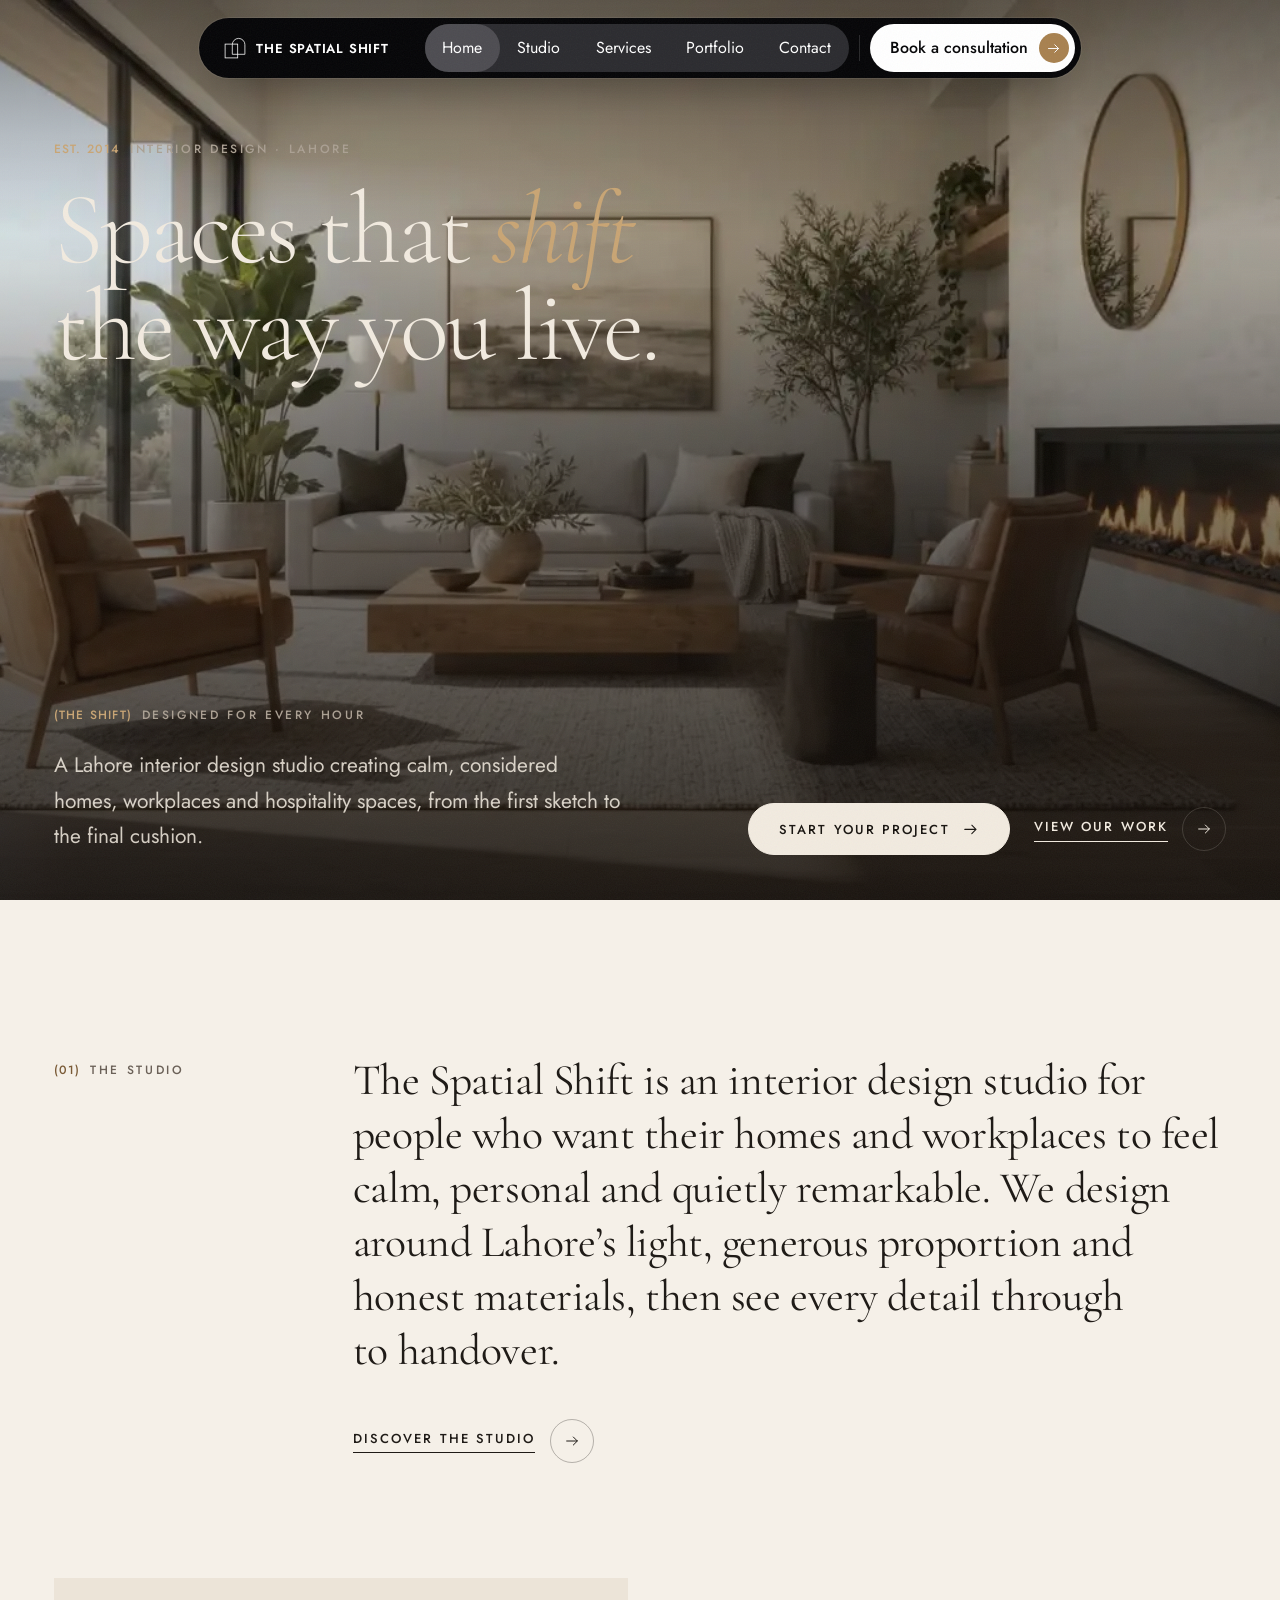
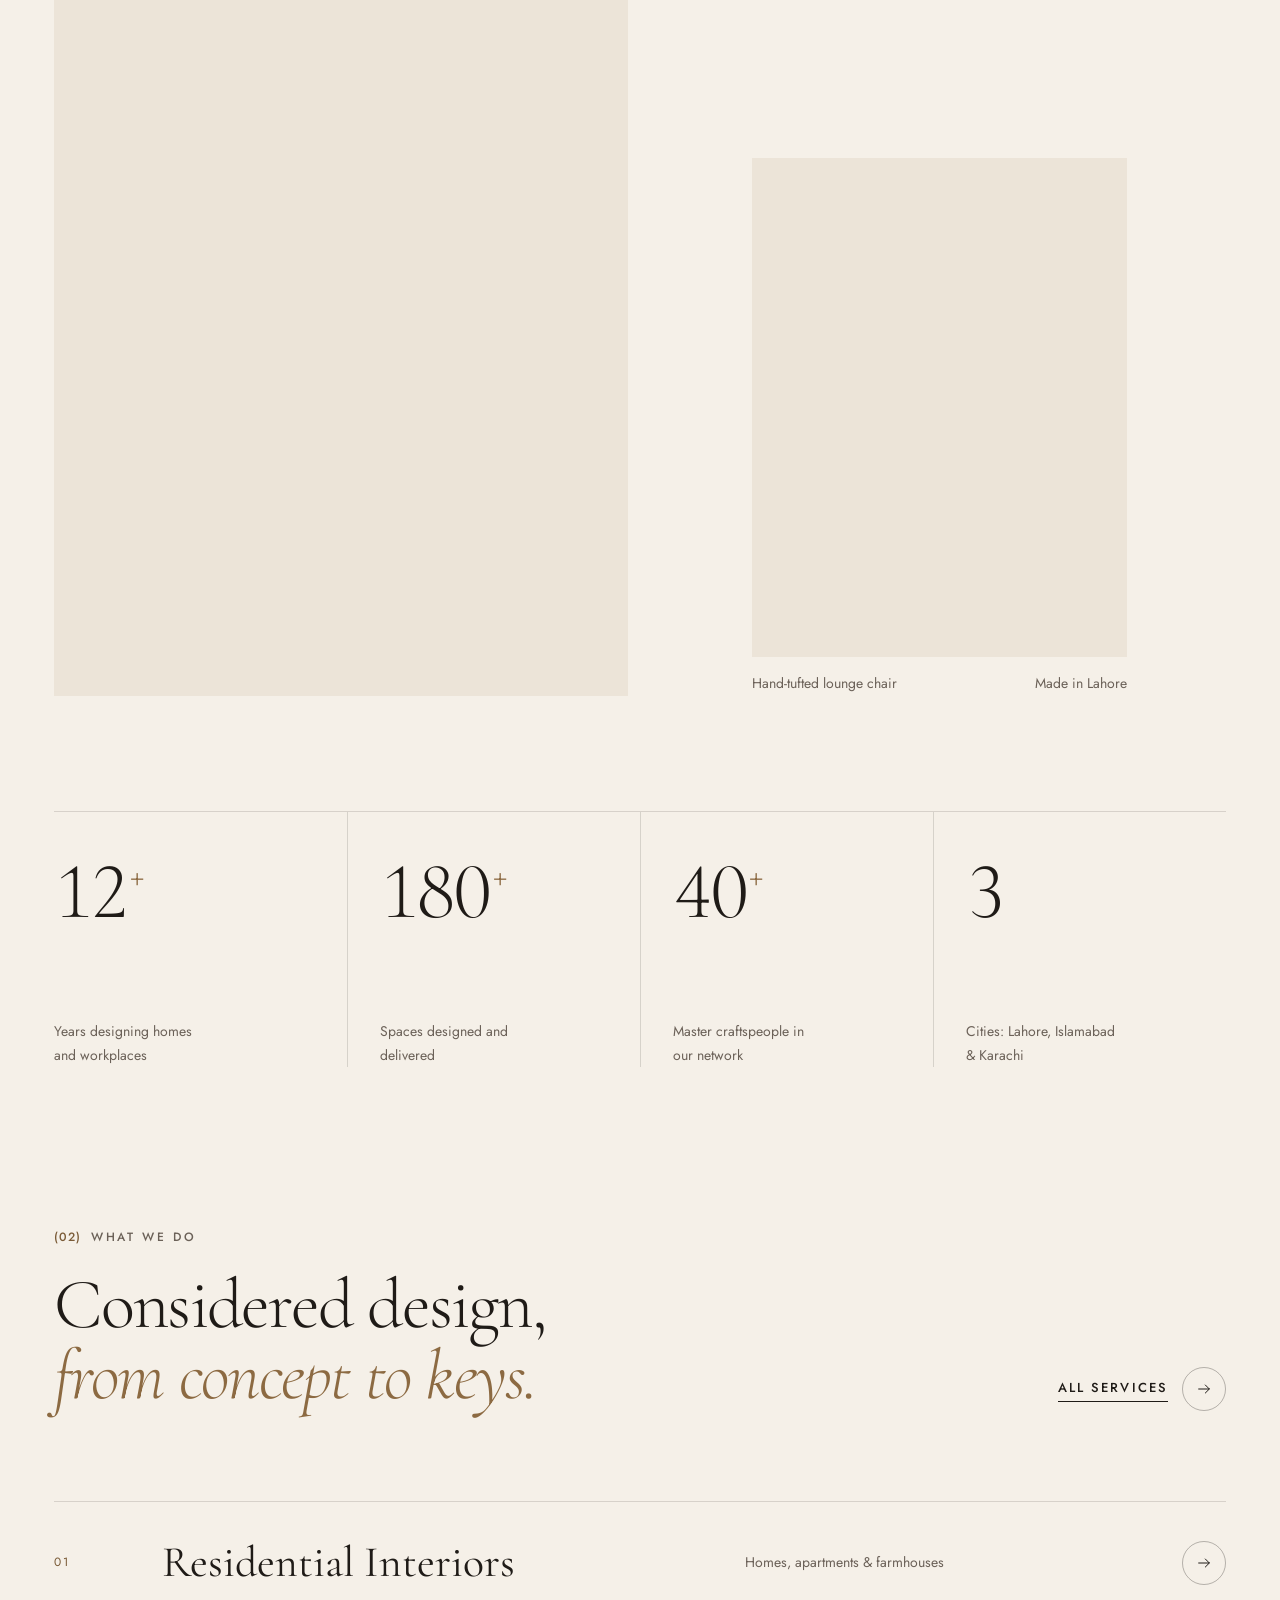
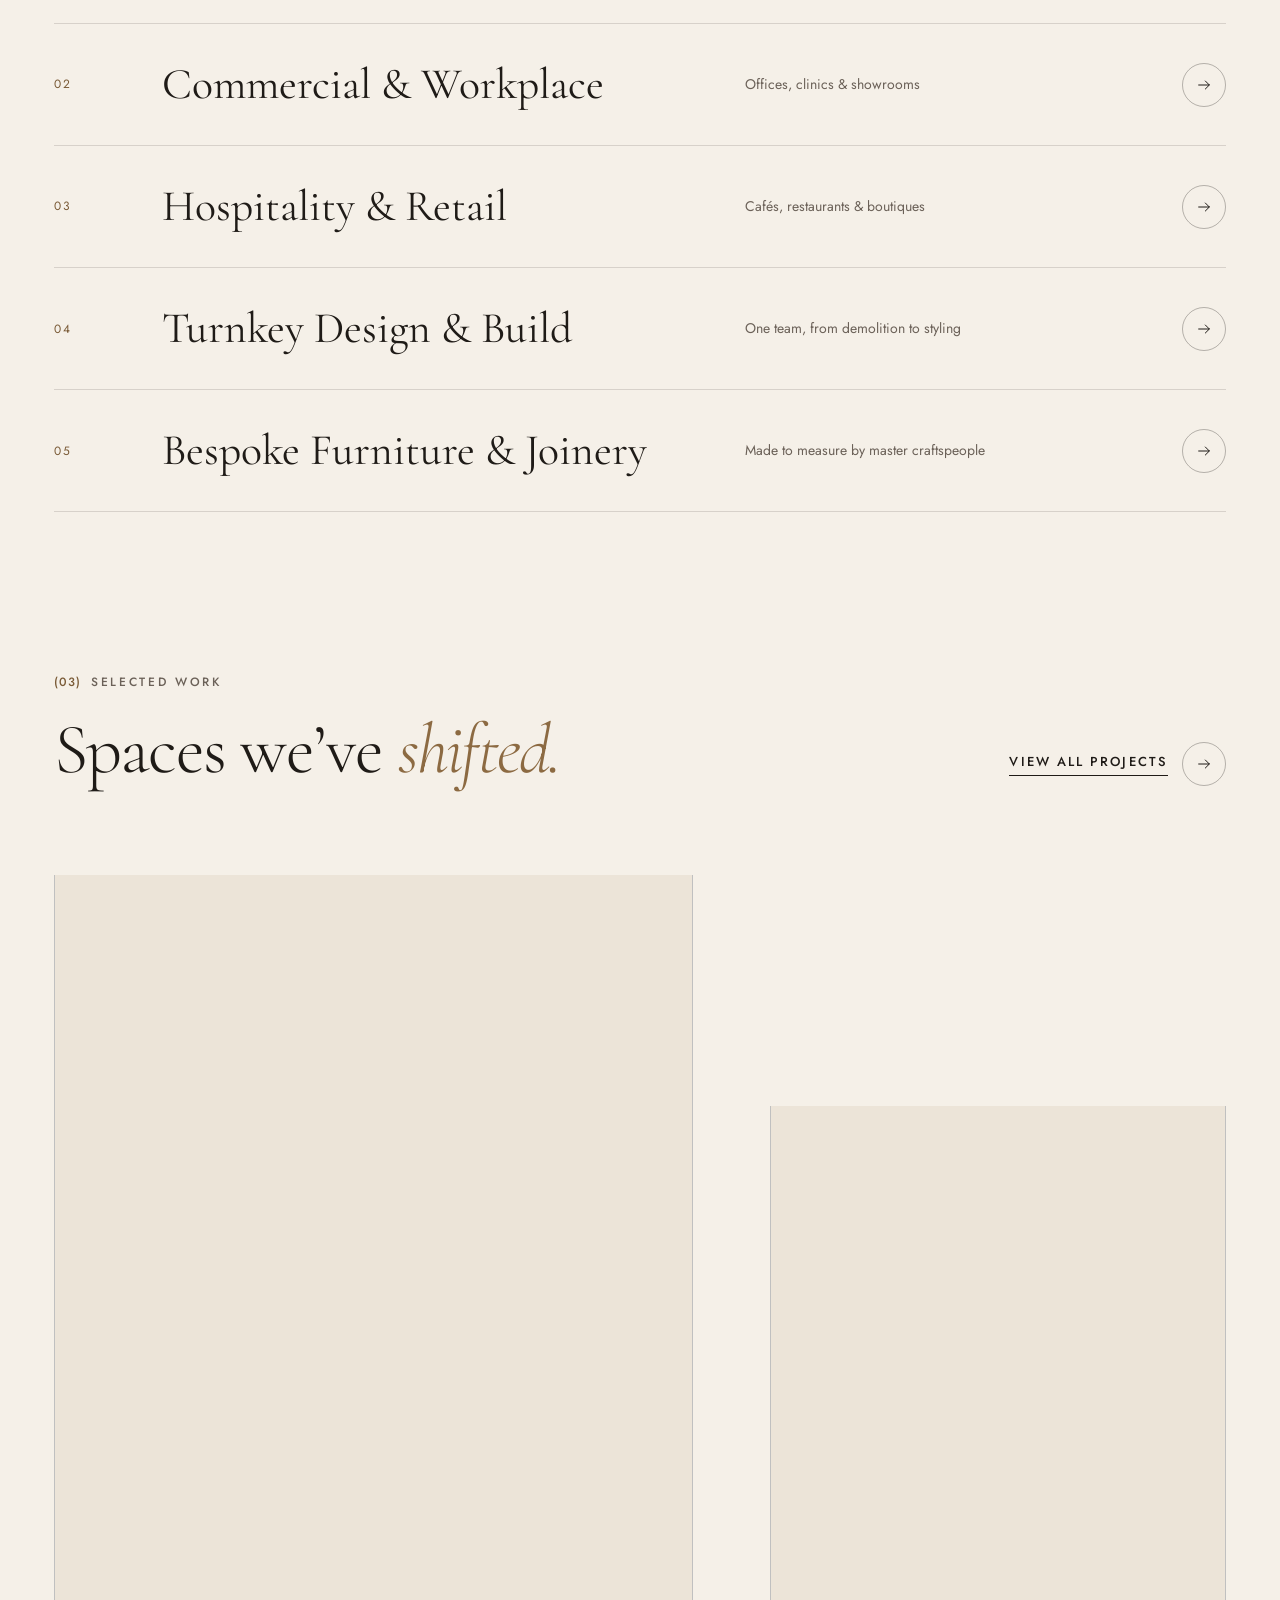
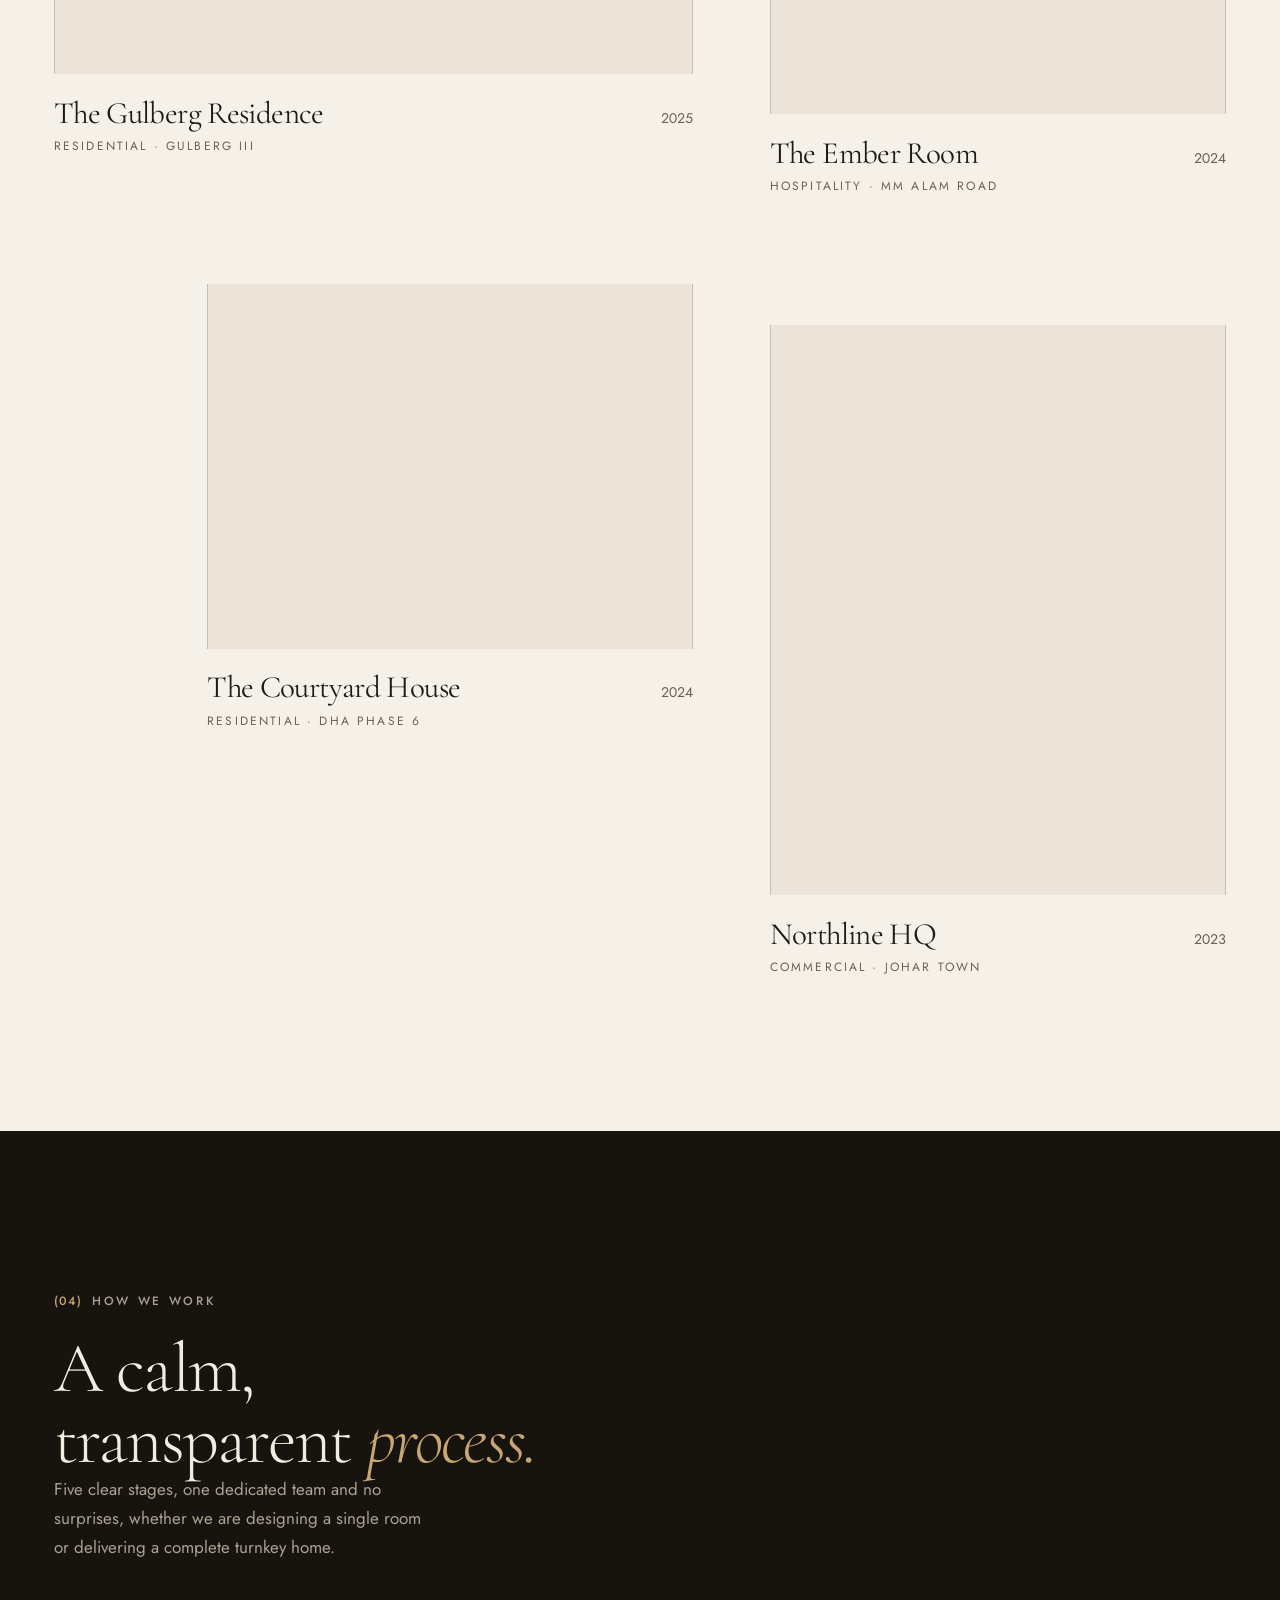
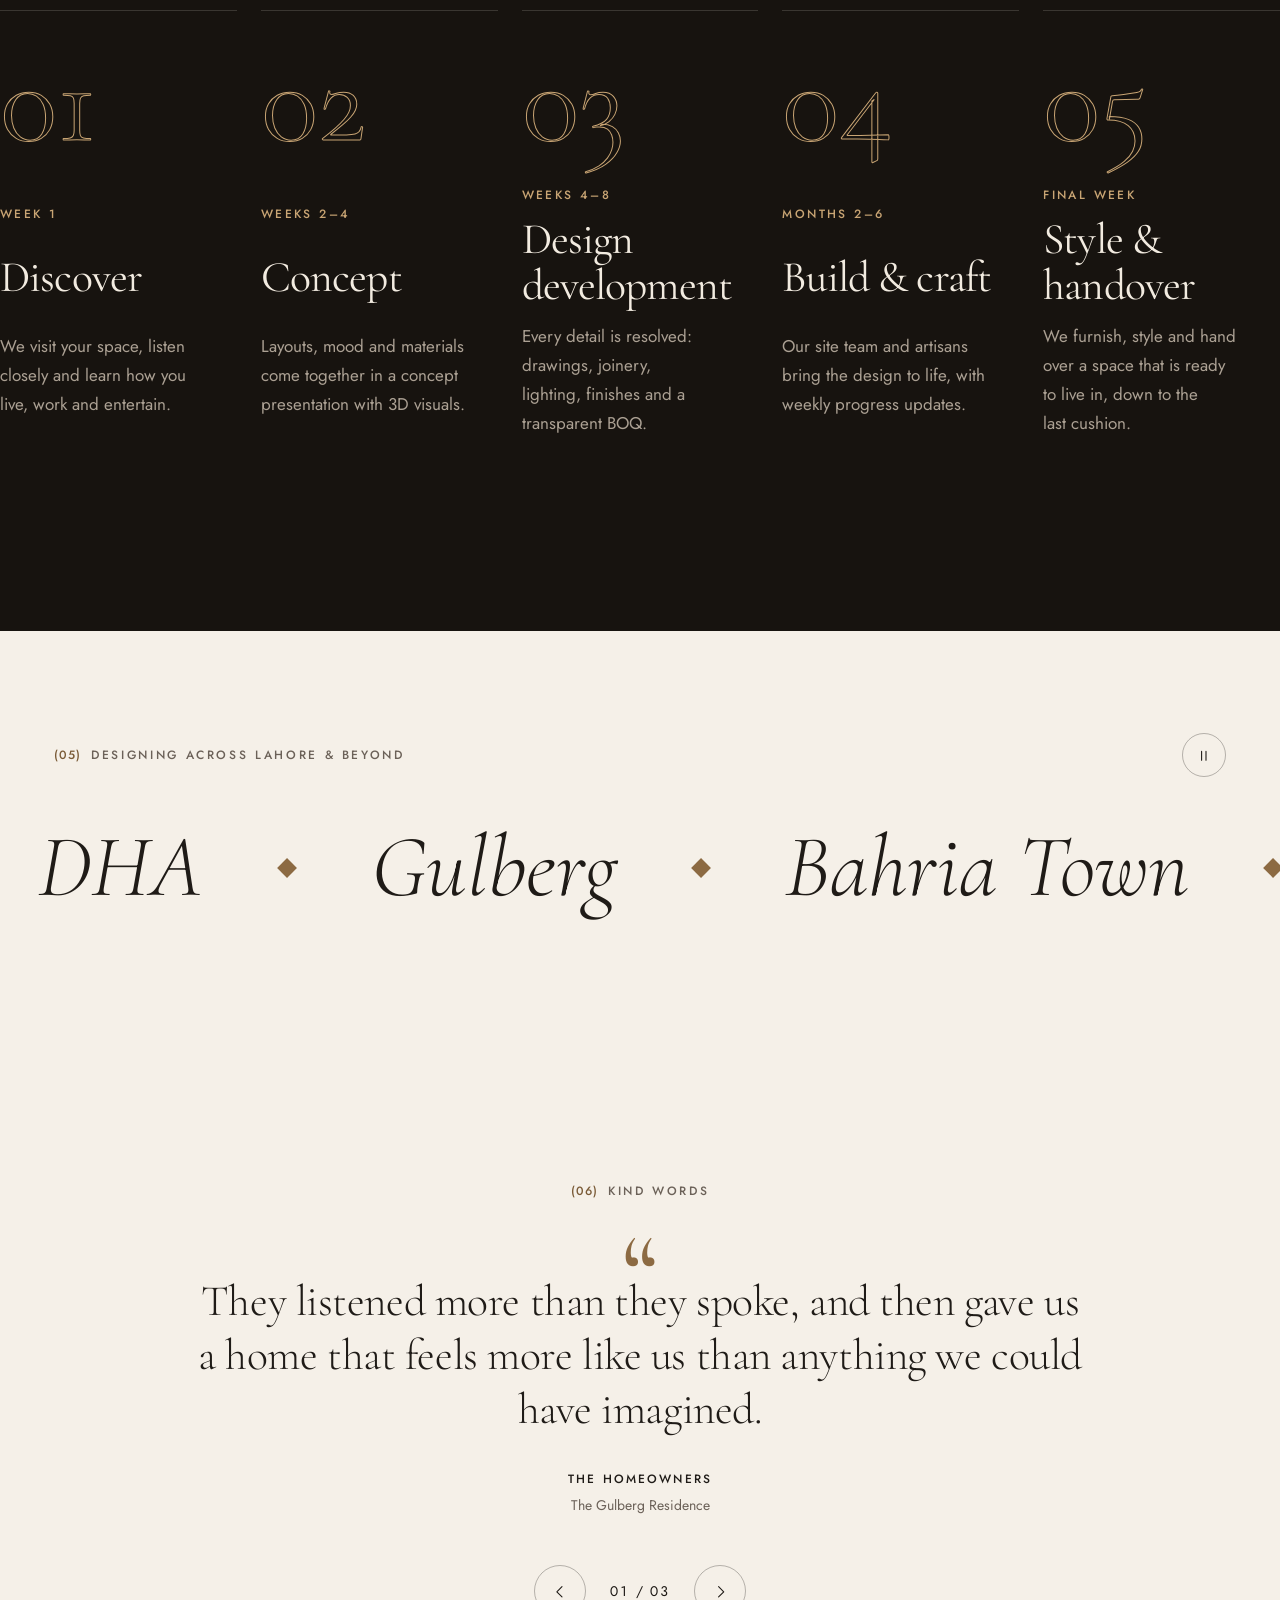
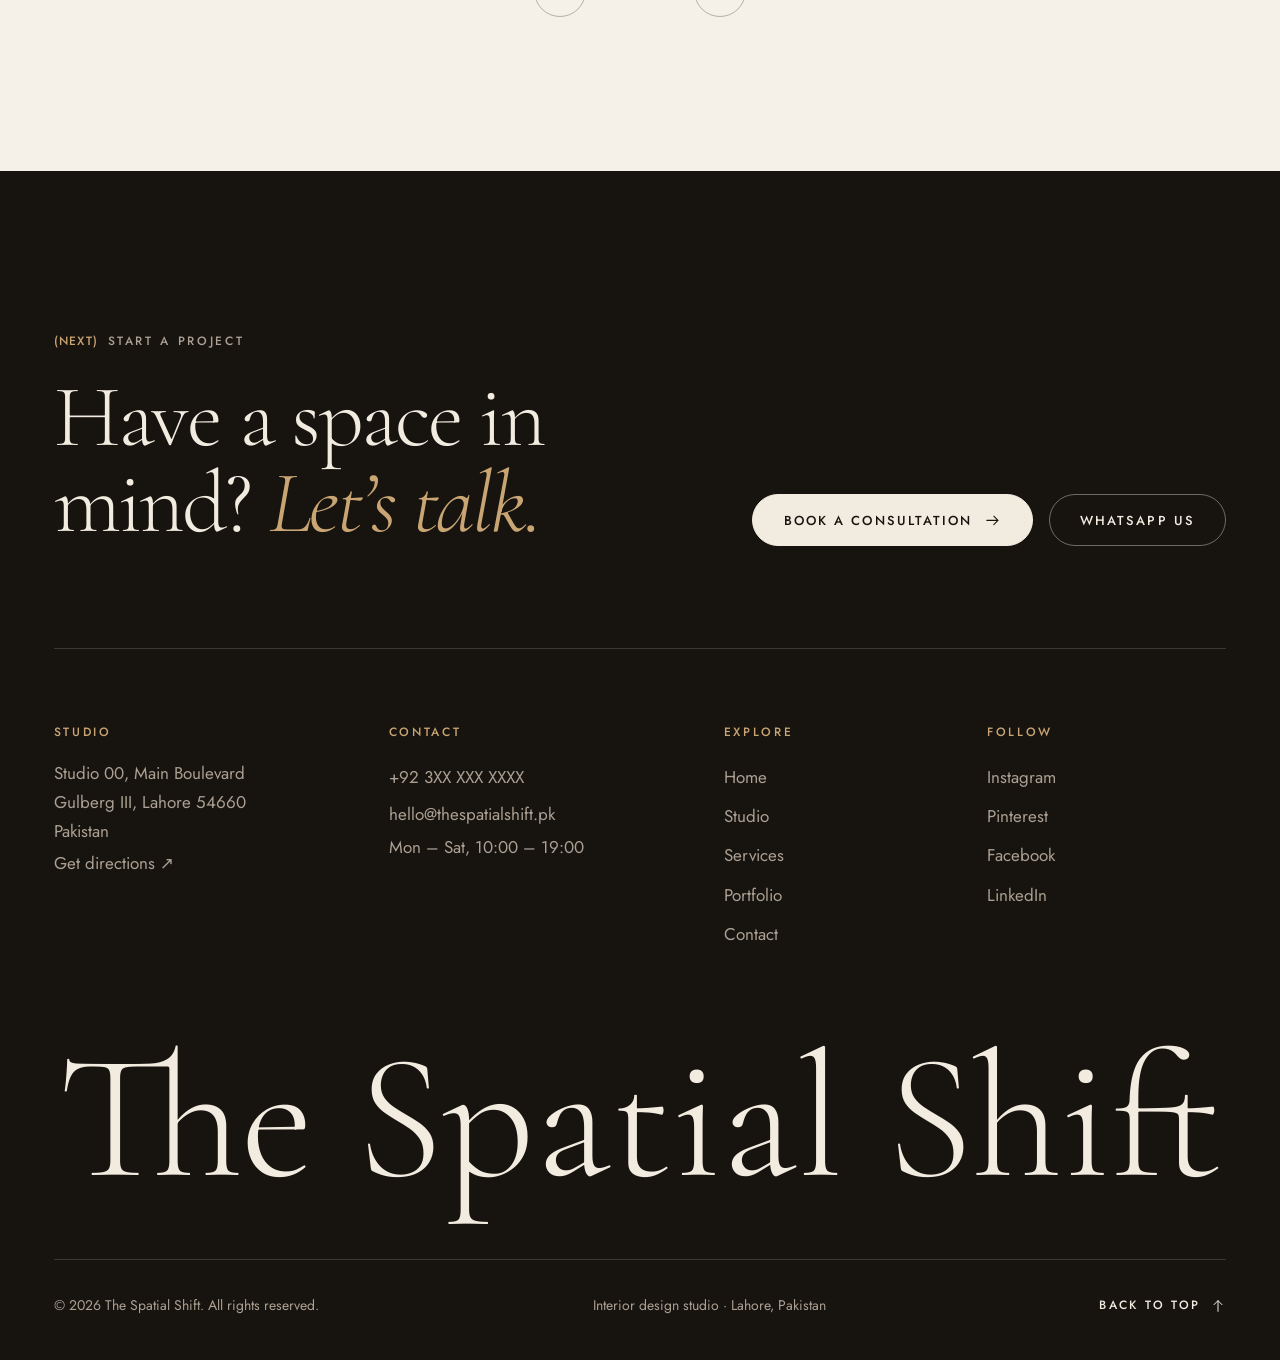
==== commit 2b6dbff8: "Point SEO tags and sitemap to live domain" ====
--- a/the-spatial-shift/index.html
+++ b/the-spatial-shift/index.html
@@ -5,14 +5,14 @@
 <meta name="viewport" content="width=device-width, initial-scale=1, viewport-fit=cover">
 <title>The Spatial Shift · Interior Design Studio in Lahore</title>
 <meta name="description" content="The Spatial Shift is a Lahore interior design studio creating calm, considered homes, workplaces and hospitality spaces, with full turnkey design and build.">
-<link rel="canonical" href="https://www.thespatialshift.pk/">
+<link rel="canonical" href="https://spatial-shift-2277.vercel.app/">
 <meta name="theme-color" content="#F5F0E8">
 <meta property="og:type" content="website">
 <meta property="og:site_name" content="The Spatial Shift">
 <meta property="og:locale" content="en_PK">
 <meta property="og:title" content="The Spatial Shift · Interior Design Studio in Lahore">
 <meta property="og:description" content="The Spatial Shift is a Lahore interior design studio creating calm, considered homes, workplaces and hospitality spaces, with full turnkey design and build.">
-<meta property="og:url" content="https://www.thespatialshift.pk/">
+<meta property="og:url" content="https://spatial-shift-2277.vercel.app/">
 <meta property="og:image" content="https://images.unsplash.com/photo-1618221195710-dd6b41faaea6?auto=format&amp;fit=crop&amp;w=1200&amp;h=630&amp;q=72">
 <meta name="twitter:card" content="summary_large_image">
 <link rel="icon" href="assets/img/favicon.svg" type="image/svg+xml">
@@ -25,7 +25,7 @@
 <script>(function(h){h.classList.add('js');try{if(!matchMedia('(prefers-reduced-motion: reduce)').matches){h.classList.add('anim');setTimeout(function(){if(!h.classList.contains('anim-ready'))h.classList.remove('anim')},4000)}}catch(e){}try{if(sessionStorage.getItem('tss-intro'))h.classList.add('no-loader');else sessionStorage.setItem('tss-intro','1')}catch(e){h.classList.add('no-loader')}})(document.documentElement)</script>
 <link rel="preload" as="image" href="assets/media/light/m/001.webp" media="(max-width: 767px)" fetchpriority="high">
 <link rel="preload" as="image" href="assets/media/light/d/001.webp" media="(min-width: 768px)" fetchpriority="high">
-<script type="application/ld+json">{"@context":"https://schema.org","@type":"HomeAndConstructionBusiness","name":"The Spatial Shift","description":"Interior design studio in Lahore creating residential, commercial and hospitality interiors, with full turnkey design and build.","url":"https://www.thespatialshift.pk/","image":"https://images.unsplash.com/photo-1618221195710-dd6b41faaea6?auto=format&fit=crop&w=1200&h=630&q=72","telephone":"+920000000000","email":"hello@thespatialshift.pk","address":{"@type":"PostalAddress","streetAddress":"Studio 00, Main Boulevard","addressLocality":"Gulberg III, Lahore","addressRegion":"Punjab","postalCode":"54660","addressCountry":"PK"},"areaServed":["Lahore","Islamabad","Karachi"],"openingHours":"Mo-Sa 10:00-19:00","sameAs":["https://www.instagram.com/","https://www.pinterest.com/","https://www.facebook.com/","https://www.linkedin.com/"]}</script>
+<script type="application/ld+json">{"@context":"https://schema.org","@type":"HomeAndConstructionBusiness","name":"The Spatial Shift","description":"Interior design studio in Lahore creating residential, commercial and hospitality interiors, with full turnkey design and build.","url":"https://spatial-shift-2277.vercel.app/","image":"https://images.unsplash.com/photo-1618221195710-dd6b41faaea6?auto=format&fit=crop&w=1200&h=630&q=72","telephone":"+920000000000","email":"hello@thespatialshift.pk","address":{"@type":"PostalAddress","streetAddress":"Studio 00, Main Boulevard","addressLocality":"Gulberg III, Lahore","addressRegion":"Punjab","postalCode":"54660","addressCountry":"PK"},"areaServed":["Lahore","Islamabad","Karachi"],"openingHours":"Mo-Sa 10:00-19:00","sameAs":["https://www.instagram.com/","https://www.pinterest.com/","https://www.facebook.com/","https://www.linkedin.com/"]}</script>
 <script src="https://cdn.jsdelivr.net/npm/lenis@1.3.26/dist/lenis.min.js" integrity="sha384-jqpi9VmOdhyLoLURgjCn7EpnG9BbnHW57ibIZoeaIU+erWDH3k8fQQg0xH2ySjnw" crossorigin="anonymous" defer></script>
 <script src="https://cdn.jsdelivr.net/npm/gsap@3.15.0/dist/gsap.min.js" integrity="sha384-XmJ9SoHtVOHoQUcKvFAzVXwdkKo1Ie3bhmSoIAkcdsHGaIrVJIkmozyq0FJeb/Ly" crossorigin="anonymous" defer></script>
 <script src="https://cdn.jsdelivr.net/npm/gsap@3.15.0/dist/ScrollTrigger.min.js" integrity="sha384-wl5TeDVvOWt30Pbf8aSo2ZrzsOjddu3avOBvHe+p+OhJt9gP6w9YXmDkN5DK2/dF" crossorigin="anonymous" defer></script>
